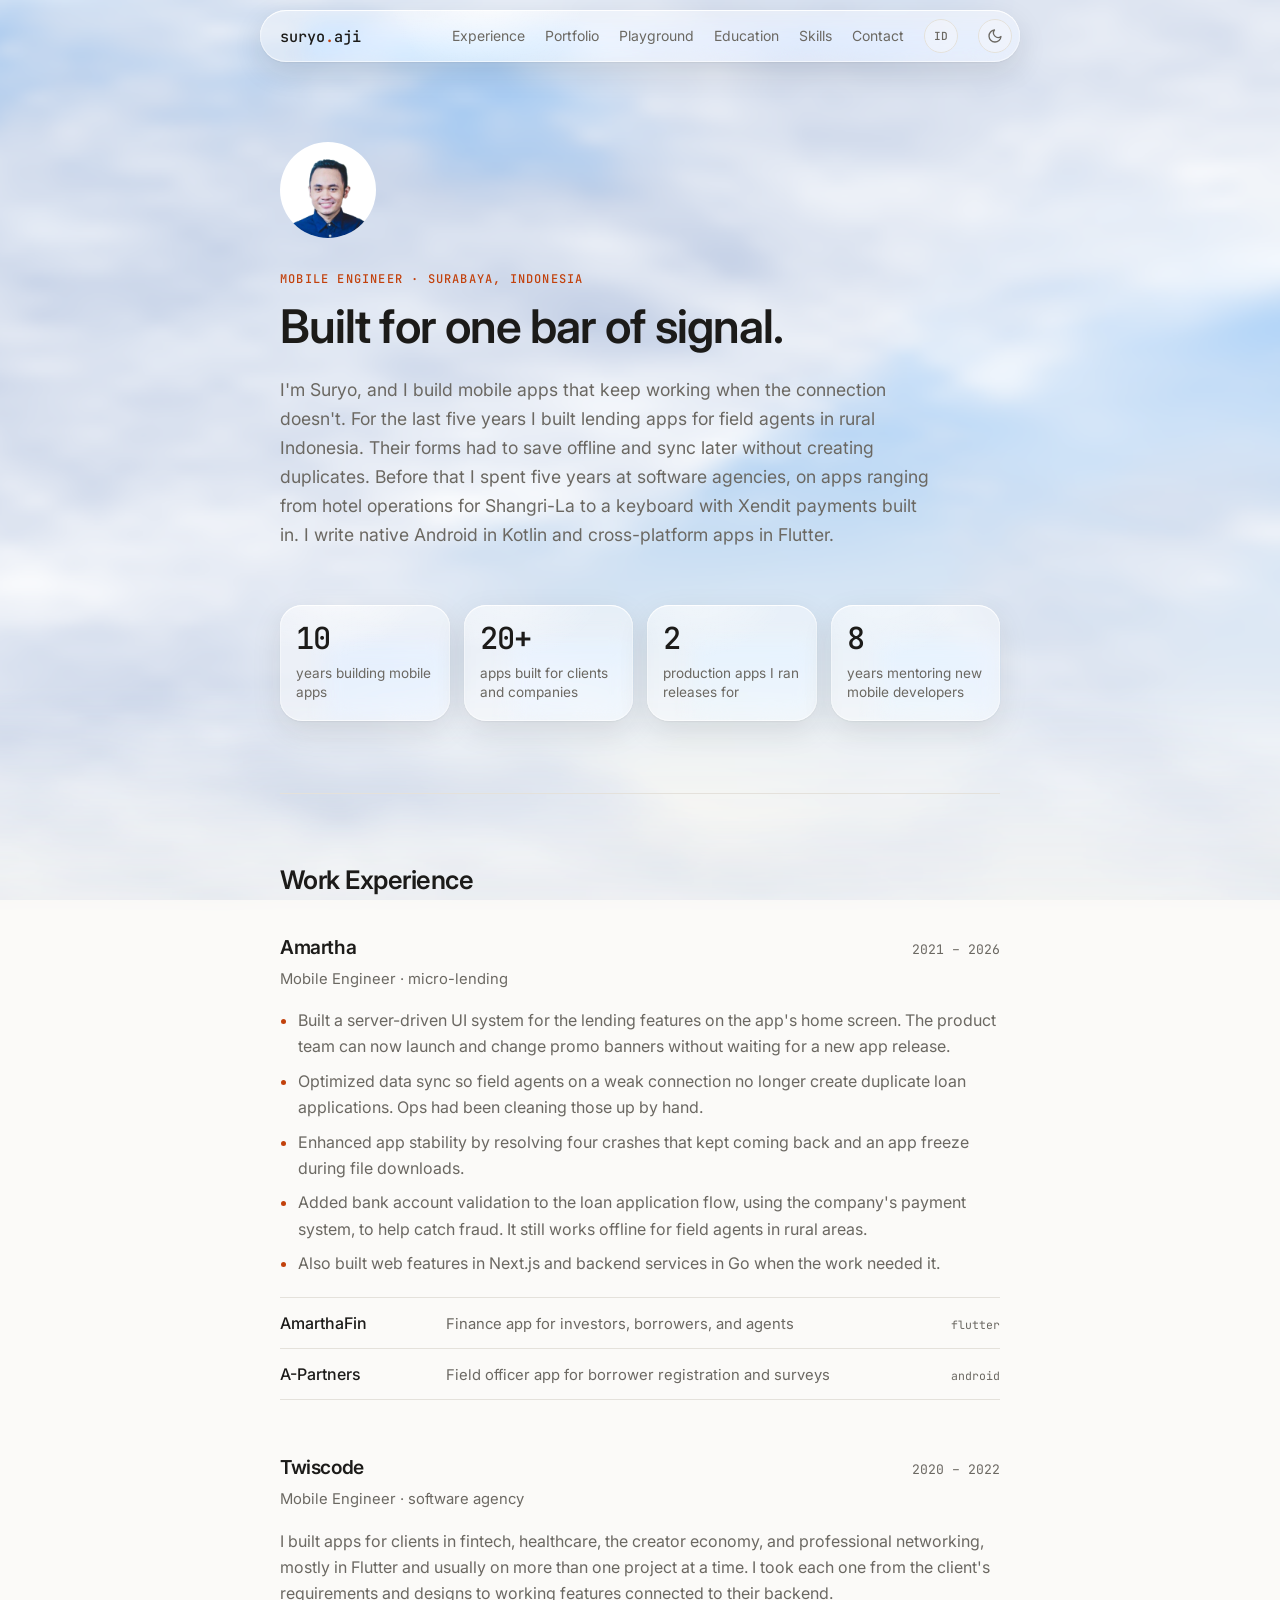
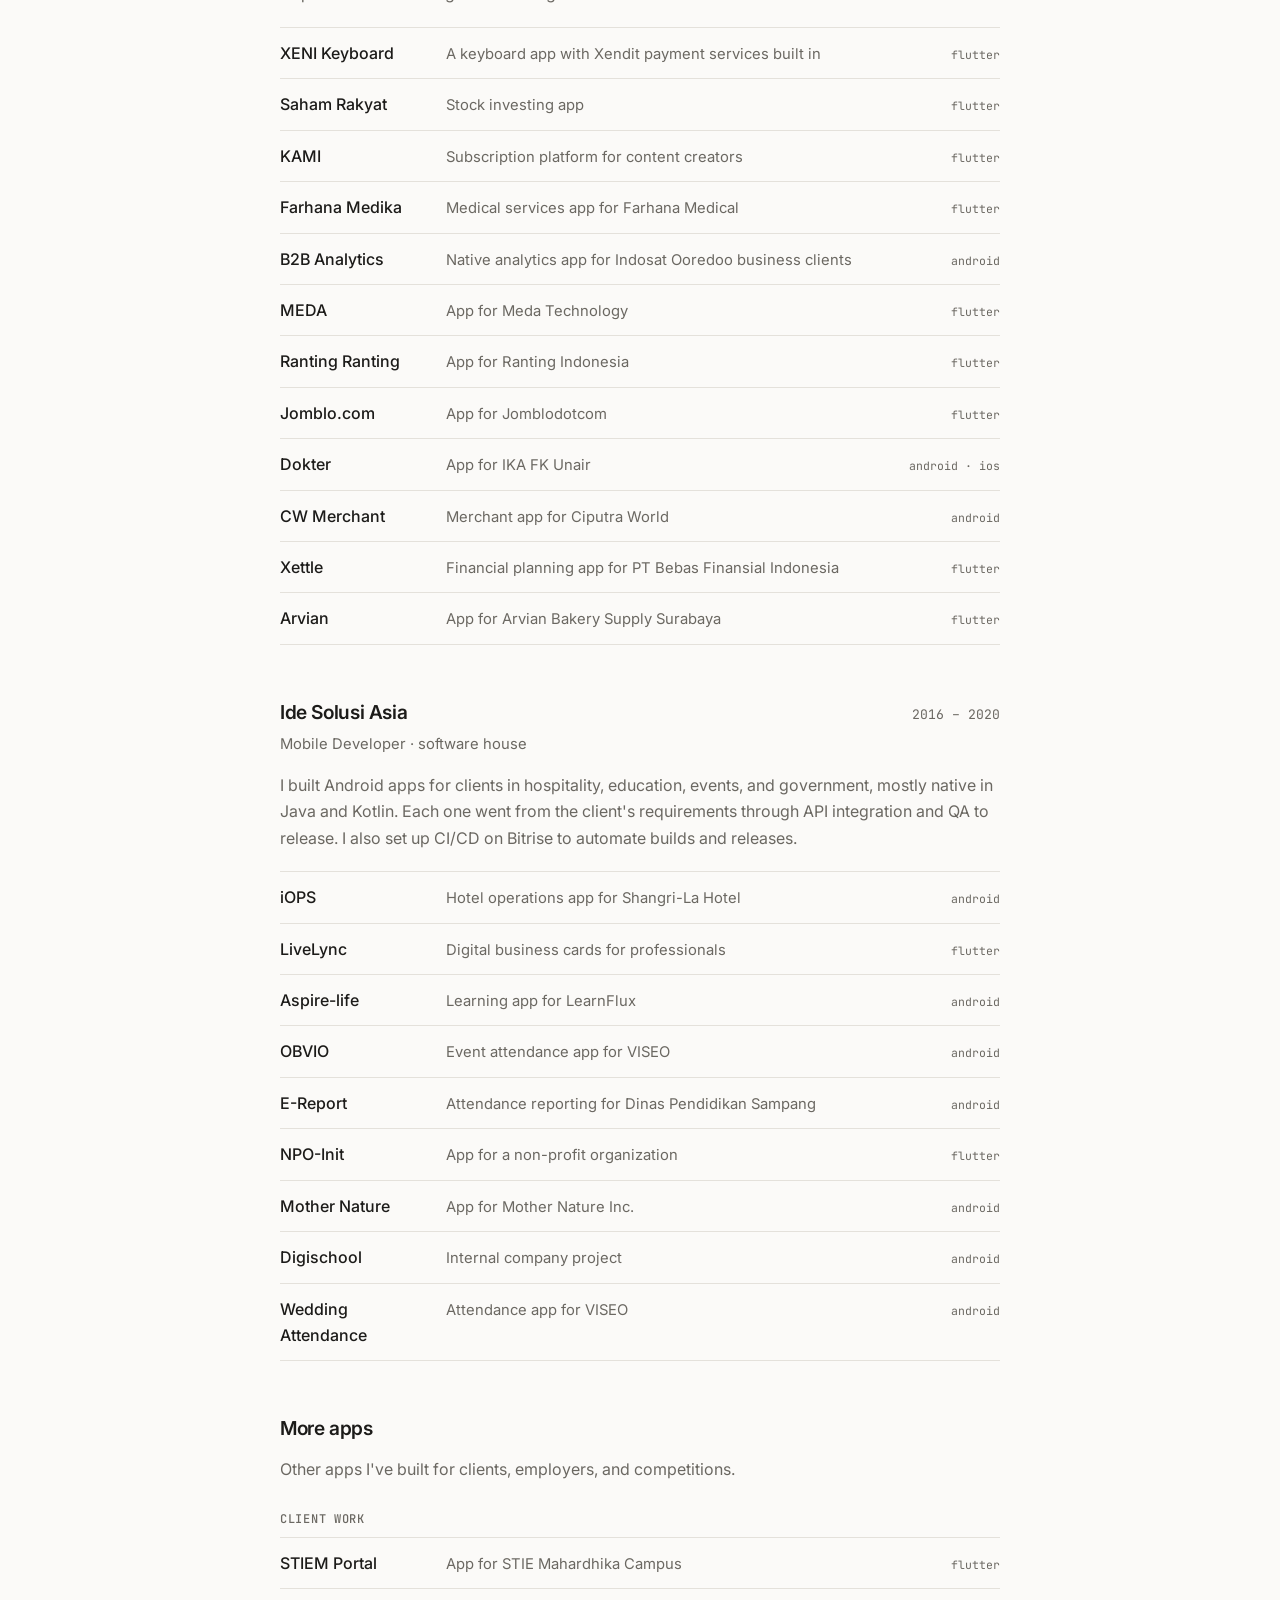
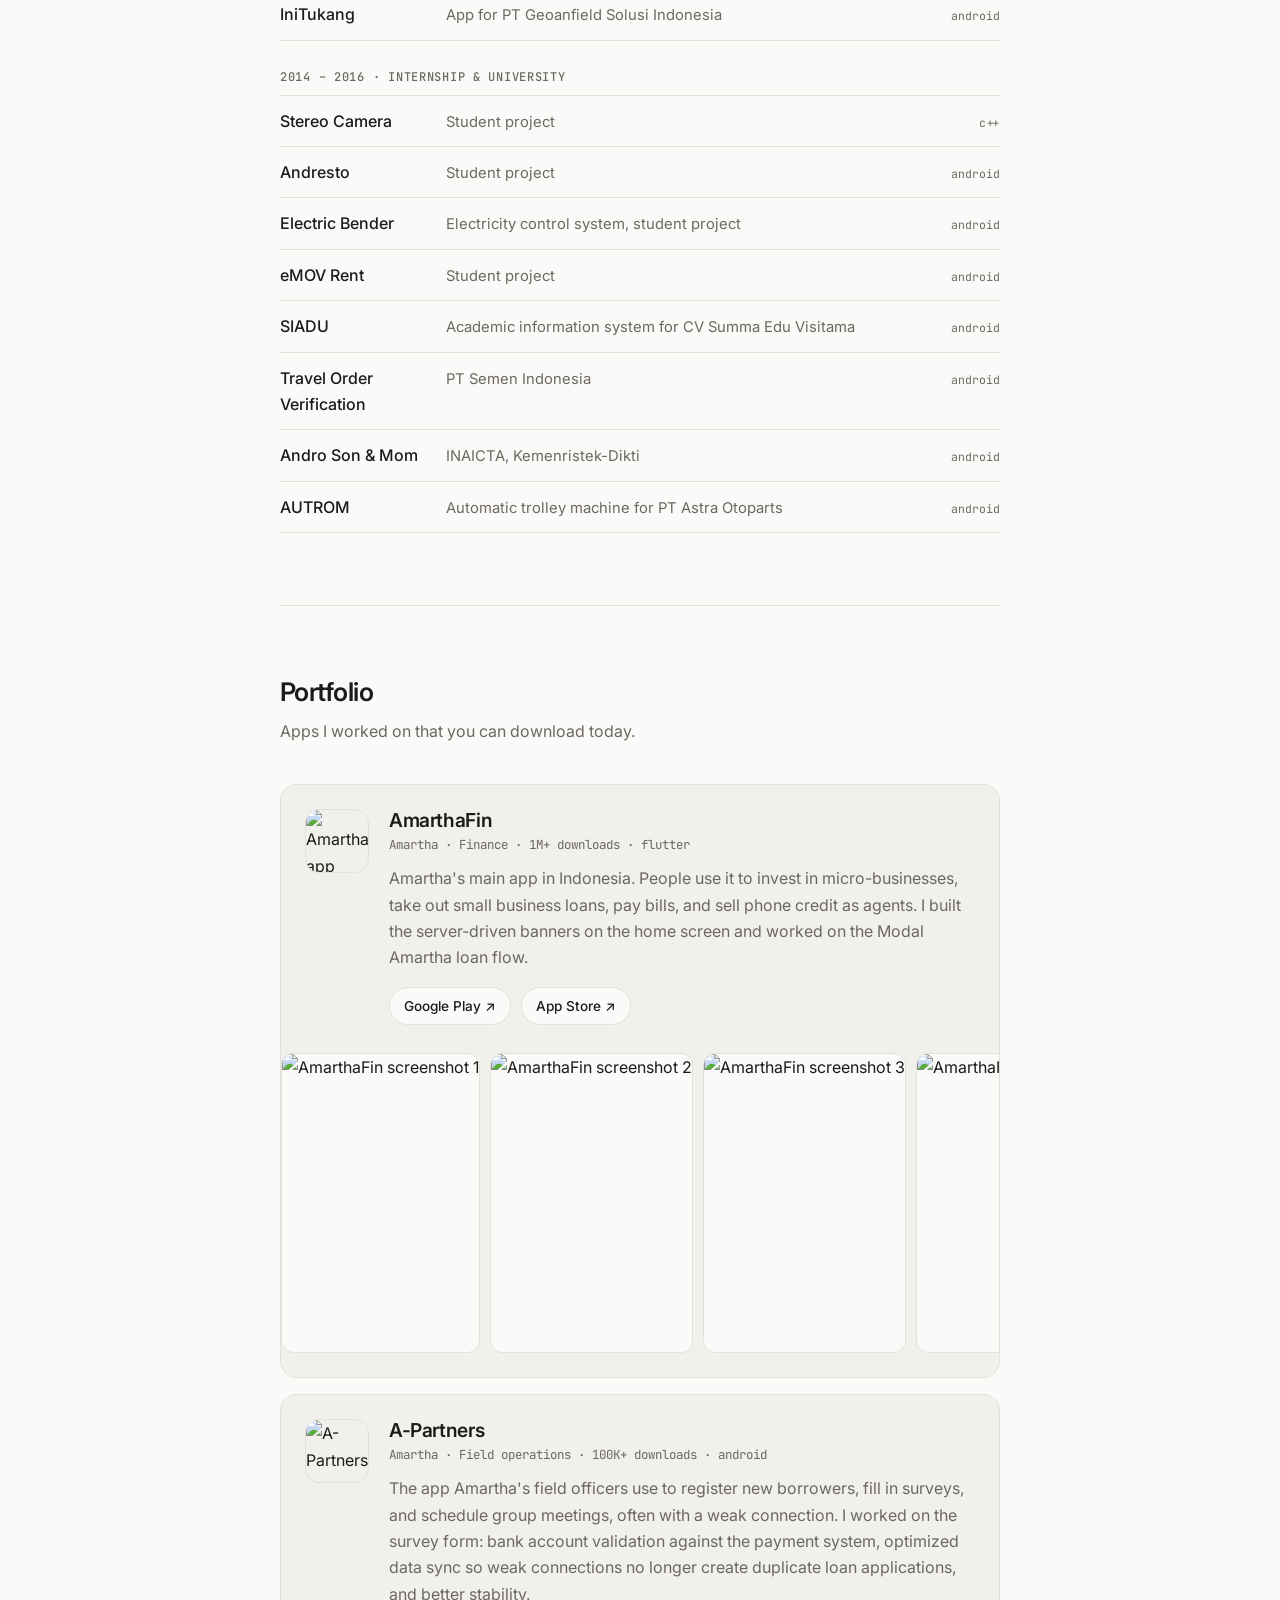
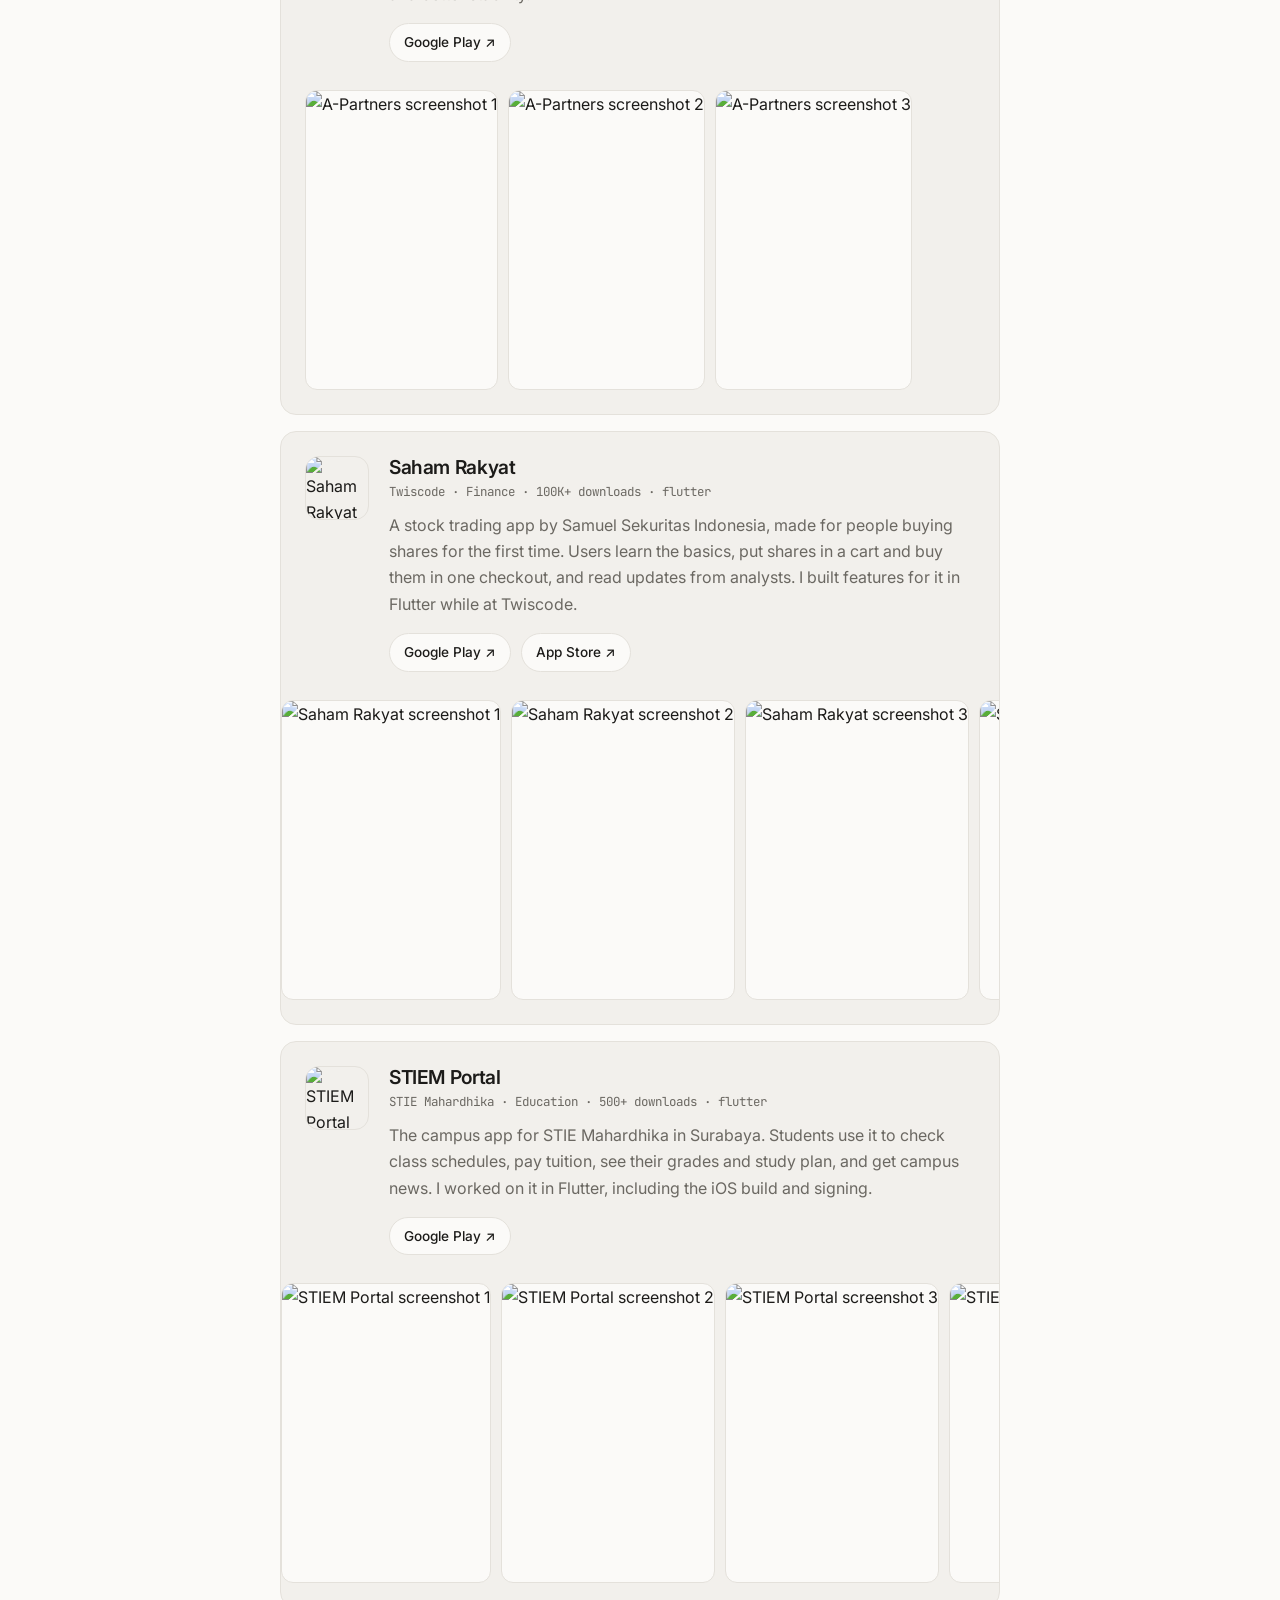
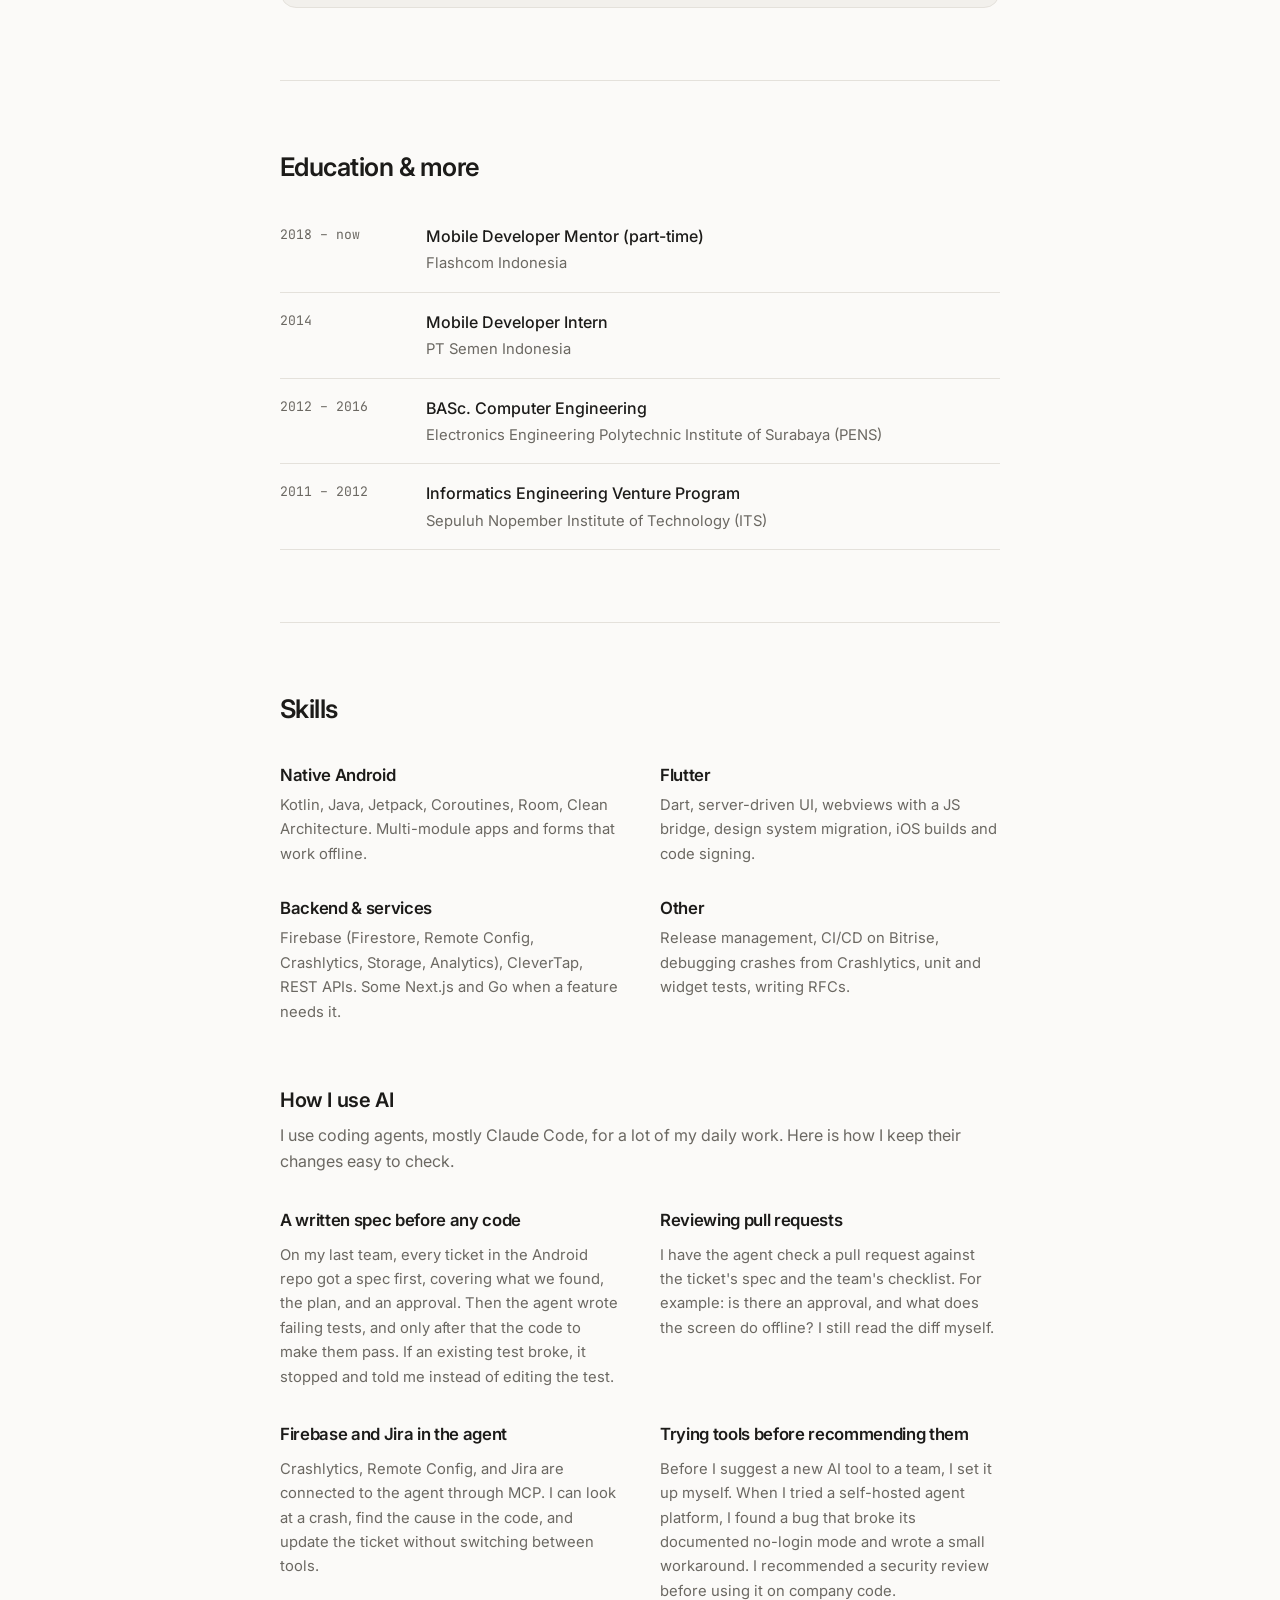
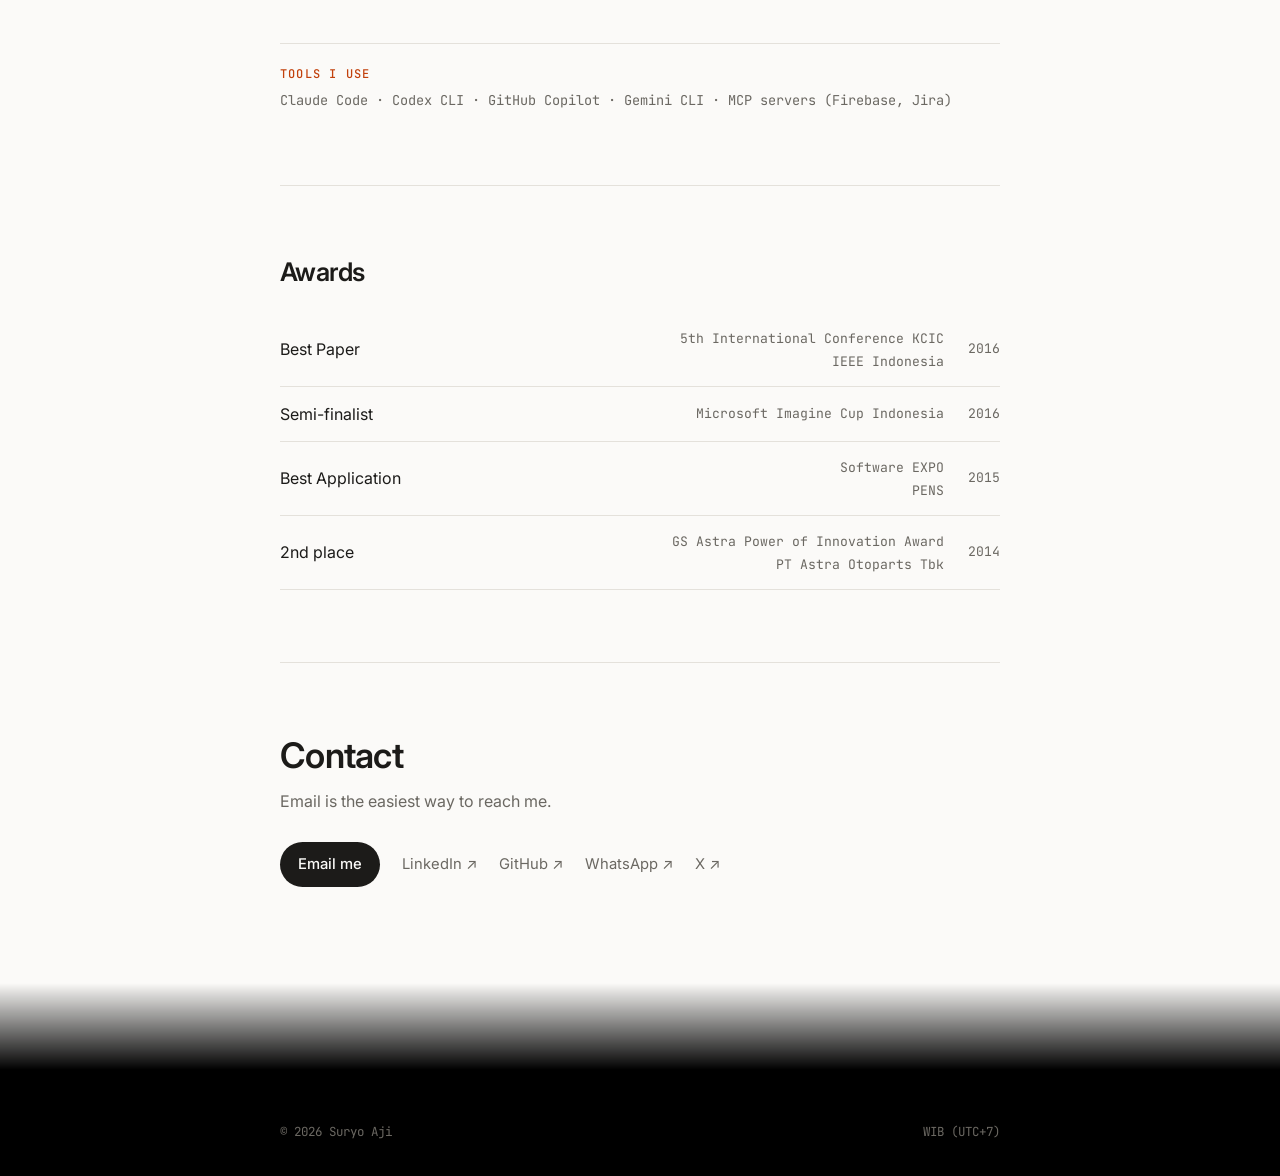
==== index.html @ 52a9c587 "Add animated nebula to dark theme and disable text selection cursor on wording" ====
<!DOCTYPE html>
<html lang="en">
    <head>
        <meta charset="utf-8" />
        <meta name="viewport" content="width=device-width, initial-scale=1" />
        <meta name="description" content="I'm Suryo Aji, a mobile engineer in Surabaya, Indonesia. I build mobile apps in Kotlin and Flutter." data-id="Saya Suryo Aji, mobile engineer di Surabaya, Indonesia. Saya membangun aplikasi mobile dengan Kotlin dan Flutter." />
        <meta name="author" content="Suryo Aji" />
        <meta name="color-scheme" content="light dark" />
        <title>Suryo Aji · Mobile Engineer</title>
        <link rel="icon" href="assets/img/favicon.ico" sizes="32x32" />
        <link rel="icon" type="image/svg+xml" href="assets/img/favicon.svg" />
        <link rel="apple-touch-icon" href="assets/img/apple-touch-icon.png" />
        <meta name="theme-color" content="#fbfaf8" media="(prefers-color-scheme: light)" />
        <meta name="theme-color" content="#121211" media="(prefers-color-scheme: dark)" />
        <link rel="preconnect" href="https://fonts.googleapis.com" />
        <link rel="preconnect" href="https://fonts.gstatic.com" crossorigin />
        <link href="https://fonts.googleapis.com/css2?family=Inter:wght@400;500;600&family=JetBrains+Mono:wght@400;500&display=swap" rel="stylesheet" />
        <link href="css/styles.css?v=31" rel="stylesheet" />
        <script>
            // Apply the theme before first paint so there is no flash
            (function () {
                var saved = null;
                try { saved = localStorage.getItem('theme'); } catch (e) {}
                var dark = saved ? saved === 'dark' : matchMedia('(prefers-color-scheme: dark)').matches;
                document.documentElement.dataset.theme = dark ? 'dark' : 'light';
            })();
        </script>
    </head>
    <body>
        <canvas class="sky sky-page" aria-hidden="true"></canvas>
        <canvas class="sky sky-hero" aria-hidden="true"></canvas>
        <svg width="0" height="0" style="position: absolute" aria-hidden="true">
            <filter id="liquid-glass" x="0" y="0" width="100%" height="100%" color-interpolation-filters="sRGB">
                <feTurbulence type="fractalNoise" baseFrequency="0.006 0.009" numOctaves="2" seed="4" result="noise" />
                <feGaussianBlur in="noise" stdDeviation="2" result="soft" />
                <feDisplacementMap in="SourceGraphic" in2="soft" scale="24" xChannelSelector="R" yChannelSelector="G" />
            </filter>
        </svg>
        <a class="skip" href="#main" data-i18n="t1">Skip to content</a>

        <header class="nav">
            <div class="wrap nav-inner glass">
                <a class="brand" href="#top">suryo<span class="accent">.</span>aji</a>
                <div class="nav-right">
                    <nav aria-label="Sections">
                        <a href="#work" data-i18n="t2">Experience</a>
                        <a href="#portfolio" data-i18n="t3">Portfolio</a>
                        <a href="playground.html">Playground</a>
                        <a href="#experience" data-i18n="t4">Education</a>
                        <a href="#capabilities" data-i18n="t5">Skills</a>
                        <a href="#contact" data-i18n="t6">Contact</a>
                    </nav>
                    <button class="lang-toggle" type="button" id="lang-toggle" aria-label="Ganti ke Bahasa Indonesia" lang="id">ID</button>
                    <button class="theme-toggle" type="button" id="theme-toggle" aria-label="Switch to dark mode">
                        <svg class="icon-moon" viewBox="0 0 24 24" fill="none" stroke="currentColor" stroke-width="2" stroke-linecap="round" stroke-linejoin="round" aria-hidden="true"><path d="M21 12.8A9 9 0 1 1 11.2 3a7 7 0 0 0 9.8 9.8z"/></svg>
                        <svg class="icon-sun" viewBox="0 0 24 24" fill="none" stroke="currentColor" stroke-width="2" stroke-linecap="round" aria-hidden="true"><circle cx="12" cy="12" r="4"/><path d="M12 2v2M12 20v2M4.9 4.9l1.4 1.4M17.7 17.7l1.4 1.4M2 12h2M20 12h2M4.9 19.1l1.4-1.4M17.7 6.3l1.4-1.4"/></svg>
                    </button>
                </div>
            </div>
        </header>

        <main id="main">
            <!-- Hero -->
            <section class="hero wrap" id="top">
                <img class="avatar avatar-light" src="assets/img/profile-light.png" alt="Suryo Aji" width="96" height="96" />
                <img class="avatar avatar-dark" src="assets/img/profile.jpg" alt="Suryo Aji" width="96" height="96" />
                <p class="eyebrow">Mobile engineer · Surabaya, Indonesia</p>
                <h1 data-i18n="t7">Built for one bar of signal.</h1>
                <p class="lede" data-i18n="t8">I'm Suryo, and I build mobile apps that keep working when the connection doesn't. For the last five years I built lending apps for field agents in rural Indonesia. Their forms had to save offline and sync later without creating duplicates. Before that I spent five years at software agencies, on apps ranging from hotel operations for Shangri-La to a keyboard with Xendit payments built in. I write native Android in Kotlin and cross-platform apps in Flutter.</p>

                <dl class="stats">
                    <div class="glass glass-press"><dt>10</dt><dd data-i18n="t9">years building mobile apps</dd></div>
                    <div class="glass glass-press"><dt>20+</dt><dd data-i18n="t10">apps built for clients and companies</dd></div>
                    <div class="glass glass-press"><dt>2</dt><dd data-i18n="t11">production apps I ran releases for</dd></div>
                    <div class="glass glass-press"><dt>8</dt><dd data-i18n="t12">years mentoring new mobile developers</dd></div>
                </dl>
            </section>

            <!-- Work -->
            <section class="section wrap" id="work">
                <header class="section-head">
                    <h2 data-i18n="t13">Work Experience</h2>
                </header>

                <article class="job">
                    <header class="job-head">
                        <h3>Amartha</h3>
                        <span class="when">2021 – 2026</span>
                    </header>
                    <p class="job-role" data-i18n="t14">Mobile Engineer · micro-lending</p>
                    <ul class="job-points">
                        <li data-i18n="t15">Built a server-driven UI system for the lending features on the app's home screen. The product team can now launch and change promo banners without waiting for a new app release.</li>
                        <li data-i18n="t16">Optimized data sync so field agents on a weak connection no longer create duplicate loan applications. Ops had been cleaning those up by hand.</li>
                        <li data-i18n="t17">Enhanced app stability by resolving four crashes that kept coming back and an app freeze during file downloads.</li>
                        <li data-i18n="t18">Added bank account validation to the loan application flow, using the company's payment system, to help catch fraud. It still works offline for field agents in rural areas.</li>
                        <li data-i18n="t19">Also built web features in Next.js and backend services in Go when the work needed it.</li>
                    </ul>
                    <ul class="projects">
                        <li><strong>AmarthaFin</strong><span data-i18n="t20">Finance app for investors, borrowers, and agents</span><span class="tags">flutter</span></li>
                        <li><strong>A-Partners</strong><span data-i18n="t21">Field officer app for borrower registration and surveys</span><span class="tags">android</span></li>
                    </ul>
                </article>

                <article class="job">
                    <header class="job-head">
                        <h3>Twiscode</h3>
                        <span class="when">2020 – 2022</span>
                    </header>
                    <p class="job-role">Mobile Engineer · software agency</p>
                    <p class="job-summary" data-i18n="t22">I built apps for clients in fintech, healthcare, the creator economy, and professional networking, mostly in Flutter and usually on more than one project at a time. I took each one from the client's requirements and designs to working features connected to their backend.</p>
                    <ul class="projects">
                        <li><strong>XENI Keyboard</strong><span data-i18n="t23">A keyboard app with Xendit payment services built in</span><span class="tags">flutter</span></li>
                        <li><strong>Saham Rakyat</strong><span data-i18n="t24">Stock investing app</span><span class="tags">flutter</span></li>
                        <li><strong>KAMI</strong><span data-i18n="t25">Subscription platform for content creators</span><span class="tags">flutter</span></li>
                        <li><strong>Farhana Medika</strong><span data-i18n="t26">Medical services app for Farhana Medical</span><span class="tags">flutter</span></li>
                        <li><strong>B2B Analytics</strong><span data-i18n="t27">Native analytics app for Indosat Ooredoo business clients</span><span class="tags">android</span></li>
                        <li><strong>MEDA</strong><span data-i18n="t28">App for Meda Technology</span><span class="tags">flutter</span></li>
                        <li><strong>Ranting Ranting</strong><span data-i18n="t29">App for Ranting Indonesia</span><span class="tags">flutter</span></li>
                        <li><strong>Jomblo.com</strong><span data-i18n="t30">App for Jomblodotcom</span><span class="tags">flutter</span></li>
                        <li><strong>Dokter</strong><span data-i18n="t31">App for IKA FK Unair</span><span class="tags">android · ios</span></li>
                        <li><strong>CW Merchant</strong><span data-i18n="t32">Merchant app for Ciputra World</span><span class="tags">android</span></li>
                        <li><strong>Xettle</strong><span data-i18n="t33">Financial planning app for PT Bebas Finansial Indonesia</span><span class="tags">flutter</span></li>
                        <li><strong>Arvian</strong><span data-i18n="t34">App for Arvian Bakery Supply Surabaya</span><span class="tags">flutter</span></li>
                    </ul>
                </article>

                <article class="job">
                    <header class="job-head">
                        <h3>Ide Solusi Asia</h3>
                        <span class="when">2016 – 2020</span>
                    </header>
                    <p class="job-role">Mobile Developer · software house</p>
                    <p class="job-summary" data-i18n="t35">I built Android apps for clients in hospitality, education, events, and government, mostly native in Java and Kotlin. Each one went from the client's requirements through API integration and QA to release. I also set up CI/CD on Bitrise to automate builds and releases.</p>
                    <ul class="projects">
                        <li><strong>iOPS</strong><span data-i18n="t36">Hotel operations app for Shangri-La Hotel</span><span class="tags">android</span></li>
                        <li><strong>LiveLync</strong><span data-i18n="t37">Digital business cards for professionals</span><span class="tags">flutter</span></li>
                        <li><strong>Aspire-life</strong><span data-i18n="t38">Learning app for LearnFlux</span><span class="tags">android</span></li>
                        <li><strong>OBVIO</strong><span data-i18n="t39">Event attendance app for VISEO</span><span class="tags">android</span></li>
                        <li><strong>E-Report</strong><span data-i18n="t40">Attendance reporting for Dinas Pendidikan Sampang</span><span class="tags">android</span></li>
                        <li><strong>NPO-Init</strong><span data-i18n="t41">App for a non-profit organization</span><span class="tags">flutter</span></li>
                        <li><strong>Mother Nature</strong><span data-i18n="t42">App for Mother Nature Inc.</span><span class="tags">android</span></li>
                        <li><strong>Digischool</strong><span data-i18n="t43">Internal company project</span><span class="tags">android</span></li>
                        <li><strong>Wedding Attendance</strong><span data-i18n="t44">Attendance app for VISEO</span><span class="tags">android</span></li>
                    </ul>
                </article>

                <article class="job">
                    <header class="job-head">
                        <h3 data-i18n="t45">More apps</h3>
                    </header>
                    <p class="job-summary" data-i18n="t46">Other apps I've built for clients, employers, and competitions.</p>

                    <p class="group-label" data-i18n="t47">Client work</p>
                    <ul class="projects">
                        <li><strong>STIEM Portal</strong><span data-i18n="t48">App for STIE Mahardhika Campus</span><span class="tags">flutter</span></li>
                        <li><strong>IniTukang</strong><span data-i18n="t49">App for PT Geoanfield Solusi Indonesia</span><span class="tags">android</span></li>
                    </ul>

                    <p class="group-label" data-i18n="t50">2014 – 2016 · internship &amp; university</p>
                    <ul class="projects">
                        <li><strong>Stereo Camera</strong><span data-i18n="t51">Student project</span><span class="tags">c++</span></li>
                        <li><strong>Andresto</strong><span data-i18n="t51">Student project</span><span class="tags">android</span></li>
                        <li><strong>Electric Bender</strong><span data-i18n="t52">Electricity control system, student project</span><span class="tags">android</span></li>
                        <li><strong>eMOV Rent</strong><span data-i18n="t51">Student project</span><span class="tags">android</span></li>
                        <li><strong>SIADU</strong><span data-i18n="t53">Academic information system for CV Summa Edu Visitama</span><span class="tags">android</span></li>
                        <li><strong data-i18n="t54">Travel Order Verification</strong><span>PT Semen Indonesia</span><span class="tags">android</span></li>
                        <li><strong>Andro Son &amp; Mom</strong><span>INAICTA, Kemenristek-Dikti</span><span class="tags">android</span></li>
                        <li><strong>AUTROM</strong><span data-i18n="t55">Automatic trolley machine for PT Astra Otoparts</span><span class="tags">android</span></li>
                    </ul>
                </article>
            </section>

            <!-- Portfolio -->
            <section class="section wrap" id="portfolio">
                <header class="section-head">
                    <h2 data-i18n="t3">Portfolio</h2>
                    <p class="muted" data-i18n="t56">Apps I worked on that you can download today.</p>
                </header>

                <div class="apps">
                    <article class="app-card">
                        <img class="app-icon" src="assets/img/apps/amarthafin-icon.jpg" alt="AmarthaFin app icon" width="64" height="64" loading="lazy" />
                        <div class="app-body">
                            <h3>AmarthaFin</h3>
                            <p class="app-meta" data-i18n="t57">Amartha · Finance · 1M+ downloads · flutter</p>
                            <p data-i18n="t58">Amartha's main app in Indonesia. People use it to invest in micro-businesses, take out small business loans, pay bills, and sell phone credit as agents. I built the server-driven banners on the home screen and worked on the Modal Amartha loan flow.</p>
                            <div class="store-links">
                                <a class="store" href="https://play.google.com/store/apps/details?id=com.amarthaplus.amarthabeyond">Google Play ↗</a>
                                <a class="store" href="https://apps.apple.com/id/app/amarthafin/id6446885044">App Store ↗</a>
                            </div>
                        </div>
                        <div class="shots" tabindex="0" aria-label="AmarthaFin screenshots">
                            <img src="assets/img/apps/amarthafin-1.jpg" alt="AmarthaFin screenshot 1" loading="lazy" />
                            <img src="assets/img/apps/amarthafin-2.jpg" alt="AmarthaFin screenshot 2" loading="lazy" />
                            <img src="assets/img/apps/amarthafin-3.jpg" alt="AmarthaFin screenshot 3" loading="lazy" />
                            <img src="assets/img/apps/amarthafin-4.jpg" alt="AmarthaFin screenshot 4" loading="lazy" />
                            <img src="assets/img/apps/amarthafin-5.jpg" alt="AmarthaFin screenshot 5" loading="lazy" />
                            <img src="assets/img/apps/amarthafin-6.jpg" alt="AmarthaFin screenshot 6" loading="lazy" />
                        </div>
                    </article>

                    <article class="app-card">
                        <img class="app-icon" src="assets/img/apps/a-partners-icon.webp" alt="A-Partners app icon" width="64" height="64" loading="lazy" />
                        <div class="app-body">
                            <h3>A-Partners</h3>
                            <p class="app-meta" data-i18n="t59">Amartha · Field operations · 100K+ downloads · android</p>
                            <p data-i18n="t60">The app Amartha's field officers use to register new borrowers, fill in surveys, and schedule group meetings, often with a weak connection. I worked on the survey form: bank account validation against the payment system, optimized data sync so weak connections no longer create duplicate loan applications, and better stability.</p>
                            <div class="store-links">
                                <a class="store" href="https://play.google.com/store/apps/details?id=com.amf.superapp.release">Google Play ↗</a>
                            </div>
                        </div>
                        <div class="shots" tabindex="0" aria-label="A-Partners screenshots">
                            <img src="assets/img/apps/a-partners-1.webp" alt="A-Partners screenshot 1" loading="lazy" />
                            <img src="assets/img/apps/a-partners-2.webp" alt="A-Partners screenshot 2" loading="lazy" />
                            <img src="assets/img/apps/a-partners-3.webp" alt="A-Partners screenshot 3" loading="lazy" />
                        </div>
                    </article>

                    <article class="app-card">
                        <img class="app-icon" src="assets/img/apps/saham-rakyat-icon.jpg" alt="Saham Rakyat app icon" width="64" height="64" loading="lazy" />
                        <div class="app-body">
                            <h3>Saham Rakyat</h3>
                            <p class="app-meta" data-i18n="t61">Twiscode · Finance · 100K+ downloads · flutter</p>
                            <p data-i18n="t62">A stock trading app by Samuel Sekuritas Indonesia, made for people buying shares for the first time. Users learn the basics, put shares in a cart and buy them in one checkout, and read updates from analysts. I built features for it in Flutter while at Twiscode.</p>
                            <div class="store-links">
                                <a class="store" href="https://play.google.com/store/apps/details?id=com.twiscode.sahamrakyat">Google Play ↗</a>
                                <a class="store" href="https://apps.apple.com/id/app/saham-rakyat/id1544393720">App Store ↗</a>
                            </div>
                        </div>
                        <div class="shots" tabindex="0" aria-label="Saham Rakyat screenshots">
                            <img src="assets/img/apps/saham-rakyat-1.jpg" alt="Saham Rakyat screenshot 1" loading="lazy" />
                            <img src="assets/img/apps/saham-rakyat-2.jpg" alt="Saham Rakyat screenshot 2" loading="lazy" />
                            <img src="assets/img/apps/saham-rakyat-3.jpg" alt="Saham Rakyat screenshot 3" loading="lazy" />
                            <img src="assets/img/apps/saham-rakyat-4.jpg" alt="Saham Rakyat screenshot 4" loading="lazy" />
                            <img src="assets/img/apps/saham-rakyat-5.jpg" alt="Saham Rakyat screenshot 5" loading="lazy" />
                            <img src="assets/img/apps/saham-rakyat-6.jpg" alt="Saham Rakyat screenshot 6" loading="lazy" />
                            <img src="assets/img/apps/saham-rakyat-7.jpg" alt="Saham Rakyat screenshot 7" loading="lazy" />
                        </div>
                    </article>

                    <article class="app-card">
                        <img class="app-icon" src="assets/img/apps/stiem-portal-icon.webp" alt="STIEM Portal app icon" width="64" height="64" loading="lazy" />
                        <div class="app-body">
                            <h3>STIEM Portal</h3>
                            <p class="app-meta" data-i18n="t63">STIE Mahardhika · Education · 500+ downloads · flutter</p>
                            <p data-i18n="t64">The campus app for STIE Mahardhika in Surabaya. Students use it to check class schedules, pay tuition, see their grades and study plan, and get campus news. I worked on it in Flutter, including the iOS build and signing.</p>
                            <div class="store-links">
                                <a class="store" href="https://play.google.com/store/apps/details?id=com.stiem.portal">Google Play ↗</a>
                            </div>
                        </div>
                        <div class="shots" tabindex="0" aria-label="STIEM Portal screenshots">
                            <img src="assets/img/apps/stiem-portal-1.png" alt="STIEM Portal screenshot 1" loading="lazy" />
                            <img src="assets/img/apps/stiem-portal-2.webp" alt="STIEM Portal screenshot 2" loading="lazy" />
                            <img src="assets/img/apps/stiem-portal-3.png" alt="STIEM Portal screenshot 3" loading="lazy" />
                            <img src="assets/img/apps/stiem-portal-4.png" alt="STIEM Portal screenshot 4" loading="lazy" />
                            <img src="assets/img/apps/stiem-portal-5.png" alt="STIEM Portal screenshot 5" loading="lazy" />
                        </div>
                    </article>
                </div>
            </section>

            <!-- Background -->
            <section class="section wrap" id="experience">
                <header class="section-head">
                    <h2 data-i18n="t65">Education &amp; more</h2>
                </header>

                <ol class="timeline">
                    <li>
                        <span class="when" data-i18n="t66">2018 – now</span>
                        <div><strong data-i18n="t67">Mobile Developer Mentor (part-time)</strong><span class="where">Flashcom Indonesia</span></div>
                    </li>
                    <li>
                        <span class="when">2014</span>
                        <div><strong data-i18n="t68">Mobile Developer Intern</strong><span class="where">PT Semen Indonesia</span></div>
                    </li>
                    <li>
                        <span class="when">2012 – 2016</span>
                        <div><strong data-i18n="t69">BASc. Computer Engineering</strong><span class="where" data-i18n="t70">Electronics Engineering Polytechnic Institute of Surabaya (PENS)</span></div>
                    </li>
                    <li>
                        <span class="when">2011 – 2012</span>
                        <div><strong data-i18n="t71">Informatics Engineering Venture Program</strong><span class="where" data-i18n="t72">Sepuluh Nopember Institute of Technology (ITS)</span></div>
                    </li>
                </ol>
            </section>

            <!-- Capabilities -->
            <section class="section wrap" id="capabilities">
                <header class="section-head">
                    <h2 data-i18n="t5">Skills</h2>
                </header>

                <div class="caps">
                    <div>
                        <h3 data-i18n="t73">Native Android</h3>
                        <p data-i18n="t74">Kotlin, Java, Jetpack, Coroutines, Room, Clean Architecture. Multi-module apps and forms that work offline.</p>
                    </div>
                    <div>
                        <h3>Flutter</h3>
                        <p data-i18n="t75">Dart, server-driven UI, webviews with a JS bridge, design system migration, iOS builds and code signing.</p>
                    </div>
                    <div>
                        <h3 data-i18n="t76">Backend &amp; services</h3>
                        <p data-i18n="t77">Firebase (Firestore, Remote Config, Crashlytics, Storage, Analytics), CleverTap, REST APIs. Some Next.js and Go when a feature needs it.</p>
                    </div>
                    <div>
                        <h3 data-i18n="t78">Other</h3>
                        <p data-i18n="t79">Release management, CI/CD on Bitrise, debugging crashes from Crashlytics, unit and widget tests, writing RFCs.</p>
                    </div>
                </div>

                <div class="skills-ai" id="ai">
                    <h3 data-i18n="t80">How I use AI</h3>
                    <p class="muted" data-i18n="t81">I use coding agents, mostly Claude Code, for a lot of my daily work. Here is how I keep their changes easy to check.</p>

                <div class="caps">
                    <div>
                        <h4 data-i18n="t82">A written spec before any code</h4>
                        <p data-i18n="t83">On my last team, every ticket in the Android repo got a spec first, covering what we found, the plan, and an approval. Then the agent wrote failing tests, and only after that the code to make them pass. If an existing test broke, it stopped and told me instead of editing the test.</p>
                    </div>
                    <div>
                        <h4 data-i18n="t84">Reviewing pull requests</h4>
                        <p data-i18n="t85">I have the agent check a pull request against the ticket's spec and the team's checklist. For example: is there an approval, and what does the screen do offline? I still read the diff myself.</p>
                    </div>
                    <div>
                        <h4 data-i18n="t86">Firebase and Jira in the agent</h4>
                        <p data-i18n="t87">Crashlytics, Remote Config, and Jira are connected to the agent through MCP. I can look at a crash, find the cause in the code, and update the ticket without switching between tools.</p>
                    </div>
                    <div>
                        <h4 data-i18n="t88">Trying tools before recommending them</h4>
                        <p data-i18n="t89">Before I suggest a new AI tool to a team, I set it up myself. When I tried a self-hosted agent platform, I found a bug that broke its documented no-login mode and wrote a small workaround. I recommended a security review before using it on company code.</p>
                    </div>
                </div>

                <p class="toolbelt"><span class="eyebrow" data-i18n="t90">Tools I use</span>Claude Code · Codex CLI · GitHub Copilot · Gemini CLI · MCP servers (Firebase, Jira)</p>
                </div>
            </section>

            <!-- Recognition -->
            <section class="section wrap" id="recognition">
                <header class="section-head">
                    <h2 data-i18n="t91">Awards</h2>
                </header>
                <ul class="awards">
                    <li><span>Best Paper</span><span class="muted">5th International Conference KCIC<span class="org">IEEE Indonesia</span></span><span class="year">2016</span></li>
                    <li><span data-i18n="t92">Semi-finalist</span><span class="muted">Microsoft Imagine Cup Indonesia</span><span class="year">2016</span></li>
                    <li><span>Best Application</span><span class="muted">Software EXPO<span class="org">PENS</span></span><span class="year">2015</span></li>
                    <li><span data-i18n="t93">2nd place</span><span class="muted">GS Astra Power of Innovation Award<span class="org">PT Astra Otoparts Tbk</span></span><span class="year">2014</span></li>
                </ul>
            </section>

            <!-- Contact -->
            <section class="section wrap contact" id="contact">
                <h2 data-i18n="t6">Contact</h2>
                <p class="muted" data-i18n="t94">Email is the easiest way to reach me.</p>
                <div class="actions">
                    <a class="btn" href="mailto:suryojiwa@gmail.com" data-i18n="t95">Email me</a>
                    <a class="link" href="https://linkedin.com/in/suryoajiw">LinkedIn ↗</a>
                    <a class="link" href="https://github.com/suryoaji">GitHub ↗</a>
                    <a class="link" href="https://wa.me/62817212108">WhatsApp ↗</a>
                    <a class="link" href="https://x.com/suryoajiw">X ↗</a>
                </div>
            </section>
        </main>

        <footer class="footer">
            <canvas class="sky sky-footer" aria-hidden="true"></canvas>
            <div class="wrap footer-inner">
                <span>© <span id="year">2026</span> Suryo Aji</span>
                <span>WIB (UTC+7)</span>
            </div>
        </footer>

        <script src="js/i18n.js?v=2"></script>
        <script src="js/scripts.js?v=6"></script>
        <script src="js/sky.js?v=6"></script>
    </body>
</html>
---- css/styles.css ----
:root {
    --bg: #fbfaf8;
    --surface: #f2f0ec;
    --text: #1c1b19;
    --muted: #6b6862;
    --line: #e4e1db;
    --accent: #c2410c;
    --sans: "Inter", system-ui, -apple-system, sans-serif;
    --mono: "JetBrains Mono", ui-monospace, monospace;
    --max: 760px;
    --glass-tint: rgba(255, 255, 255, 0.42);
    --glass-edge: rgba(255, 255, 255, 0.85);
    --glass-rim: rgba(255, 255, 255, 0.35);
    --glass-shadow: 0 10px 30px rgba(28, 27, 25, 0.10), 0 1px 2px rgba(28, 27, 25, 0.06);
    --glass-sheen: rgba(255, 255, 255, 0.7);
    color-scheme: light;
}

/* Dark tokens: follow the system unless the visitor picked light */
@media (prefers-color-scheme: dark) {
    :root:not([data-theme="light"]) {
        --bg: #121211;
        --surface: #1c1c1a;
        --text: #ecebe8;
        --muted: #9a978f;
        --line: #2a2a27;
        --accent: #fb923c;
        --glass-tint: rgba(30, 30, 28, 0.45);
        --glass-edge: rgba(255, 255, 255, 0.22);
        --glass-rim: rgba(255, 255, 255, 0.10);
        --glass-shadow: 0 10px 30px rgba(0, 0, 0, 0.35), 0 1px 2px rgba(0, 0, 0, 0.3);
        --glass-sheen: rgba(255, 255, 255, 0.16);
        color-scheme: dark;
    }
}

:root[data-theme="dark"] {
    --bg: #121211;
    --surface: #1c1c1a;
    --text: #ecebe8;
    --muted: #9a978f;
    --line: #2a2a27;
    --accent: #fb923c;
    --glass-tint: rgba(30, 30, 28, 0.45);
    --glass-edge: rgba(255, 255, 255, 0.22);
    --glass-rim: rgba(255, 255, 255, 0.10);
    --glass-shadow: 0 10px 30px rgba(0, 0, 0, 0.35), 0 1px 2px rgba(0, 0, 0, 0.3);
    --glass-sheen: rgba(255, 255, 255, 0.16);
    color-scheme: dark;
}

*, *::before, *::after { box-sizing: border-box; }

html { scroll-behavior: smooth; scroll-padding-top: 80px; }

@media (prefers-reduced-motion: reduce) {
    html { scroll-behavior: auto; }
}

body {
    margin: 0;
    background: var(--bg);
    color: var(--text);
    font: 16px/1.65 var(--sans);
    -webkit-font-smoothing: antialiased;
    -webkit-user-select: none;
    user-select: none;
    cursor: default;
}

a, button, [role="button"], select, summary, .btn, .link {
    cursor: pointer;
}
a *, button *, [role="button"] * {
    cursor: pointer;
}

input, textarea, [contenteditable="true"] {
    -webkit-user-select: text;
    user-select: text;
    cursor: text;
}

a { color: inherit; }
a:focus-visible { outline: 2px solid var(--accent); outline-offset: 3px; border-radius: 2px; }

h1, h2, h3 { margin: 0; font-weight: 600; letter-spacing: -0.02em; line-height: 1.2; }
h1 { font-size: clamp(2rem, 5vw, 2.9rem); }
h2 { font-size: 1.6rem; }
h3 { font-size: 1.05rem; }
p { margin: 0; }

.wrap { max-width: var(--max); margin: 0 auto; padding: 0 20px; }
.muted { color: var(--muted); }
.accent { color: var(--accent); }

.eyebrow {
    font: 500 0.75rem/1 var(--mono);
    text-transform: uppercase;
    letter-spacing: 0.1em;
    color: var(--accent);
    margin-bottom: 14px;
}

.skip { position: absolute; left: -999px; }
.skip:focus { left: 16px; top: 16px; z-index: 10; background: var(--text); color: var(--bg); padding: 8px 12px; }

/* Nav */
.nav {
    position: sticky;
    top: 0;
    z-index: 5;
    padding-top: 10px;
}
.nav-inner { display: flex; align-items: center; justify-content: space-between; gap: 16px; height: 52px; border-radius: 999px; padding: 0 8px 0 20px; }
.brand { font: 500 0.95rem var(--mono); text-decoration: none; }
.nav nav { display: flex; gap: 20px; }
.nav nav a { font-size: 0.875rem; color: var(--muted); text-decoration: none; white-space: nowrap; }
.nav nav a:hover { color: var(--text); }
.nav-right { display: flex; align-items: center; gap: 20px; }

/* Theme toggle */
.theme-toggle {
    display: grid;
    place-items: center;
    width: 34px;
    height: 34px;
    padding: 0;
    border: 1px solid var(--line);
    border-radius: 50%;
    background: transparent;
    color: var(--muted);
    cursor: pointer;
}
.theme-toggle:hover { color: var(--text); border-color: var(--muted); }
.lang-toggle {
    width: 34px;
    height: 34px;
    padding: 0;
    border: 1px solid var(--line);
    border-radius: 50%;
    background: transparent;
    color: var(--muted);
    font: 500 0.7rem var(--mono);
    letter-spacing: 0.04em;
    cursor: pointer;
}
.lang-toggle:hover { color: var(--text); border-color: var(--muted); }
.lang-toggle:focus-visible { outline: 2px solid var(--accent); outline-offset: 2px; }
.theme-toggle:focus-visible { outline: 2px solid var(--accent); outline-offset: 2px; }
.theme-toggle svg { width: 16px; height: 16px; }
.theme-toggle .icon-sun { display: none; }
:root[data-theme="dark"] .theme-toggle .icon-sun { display: block; }
:root[data-theme="dark"] .theme-toggle .icon-moon { display: none; }

/* Sky background: clouds by day, space by night (js/sky.js) */
.sky {
    position: absolute;
    top: 0;
    left: 0;
    z-index: -1;
    width: 100%;
    height: 100vh;
    pointer-events: none;
    -webkit-mask-image: linear-gradient(to bottom, #000 75%, transparent);
    mask-image: linear-gradient(to bottom, #000 75%, transparent);
}

/* Liquid glass */
.glass {
    position: relative;
    isolation: isolate;
    background: var(--glass-tint);
    -webkit-backdrop-filter: blur(16px) saturate(180%);
    backdrop-filter: blur(16px) saturate(180%);
    box-shadow:
        inset 0 1px 0 var(--glass-edge),
        inset 0 -1px 0 var(--glass-rim),
        inset 0 0 0 1px var(--glass-rim),
        var(--glass-shadow);
}
/* Chromium: bend the backdrop like a lens (filter defined in index.html) */
.refract .glass {
    -webkit-backdrop-filter: url(#liquid-glass) blur(10px) saturate(180%);
    backdrop-filter: url(#liquid-glass) blur(10px) saturate(180%);
}
/* Specular highlight that follows the pointer */
.glass::before {
    content: "";
    position: absolute;
    inset: 0;
    z-index: -1;
    border-radius: inherit;
    pointer-events: none;
    background: radial-gradient(140px circle at var(--gx, 30%) var(--gy, -40%), var(--glass-sheen), transparent 70%);
}
/* Springy press, like iOS controls */
.glass-press {
    transition: transform 0.5s cubic-bezier(0.34, 1.56, 0.64, 1);
}
.glass-press:hover { transform: translateY(-2px) scale(1.015); }
.glass-press:active { transform: scale(0.96); transition-duration: 0.15s; }
.theme-toggle,
.lang-toggle { background: color-mix(in srgb, var(--bg) 35%, transparent); transition: transform 0.45s cubic-bezier(0.34, 1.56, 0.64, 1); }
.theme-toggle:active,
.lang-toggle:active { transform: scale(0.88); transition-duration: 0.12s; }

@media (prefers-reduced-motion: reduce) {
    .glass-press,
    .glass-press:hover,
    .glass-press:active,
    .theme-toggle:active,
    .lang-toggle:active { transform: none; transition: none; }
}

/* Hero */
.hero { padding-top: 80px; padding-bottom: 72px; }
.avatar {
    width: 96px;
    height: 96px;
    border-radius: 50%;
    object-fit: cover;
    margin-bottom: 28px;
}
/* Colour photo by day, the black-and-white one by night */
.avatar-light { background: #fff; }
.avatar-dark { display: none; filter: grayscale(1) contrast(1.05); }
:root[data-theme="dark"] .avatar-light { display: none; }
:root[data-theme="dark"] .avatar-dark { display: block; }
.hero h1 { max-width: 20ch; }
.lede { margin-top: 20px; font-size: 1.1rem; color: var(--muted); max-width: 60ch; }

.stats {
    display: grid;
    grid-template-columns: repeat(4, 1fr);
    gap: 14px;
    margin: 56px 0 0;
}
.stats > div { padding: 18px 16px; border-radius: 22px; }
.stats dt { font: 500 1.9rem/1 var(--mono); letter-spacing: -0.03em; }
.stats dd { margin: 10px 0 0; font-size: 0.85rem; color: var(--muted); line-height: 1.45; }

/* Sections */
.section { padding-top: 72px; padding-bottom: 72px; }

/* Rule aligned to the content column, not the padded box */
.section {
    background: linear-gradient(var(--line), var(--line)) 20px 0 / calc(100% - 40px) 1px no-repeat;
}
.section-head { margin-bottom: 40px; }
.section-head .muted { margin-top: 10px; }

/* Portfolio */
.apps { display: grid; gap: 16px; }
.app-card {
    display: grid;
    grid-template-columns: 64px 1fr;
    gap: 20px;
    padding: 24px;
    border: 1px solid var(--line);
    border-radius: 16px;
    background: var(--surface);
}
.app-icon { width: 64px; height: 64px; border-radius: 14px; border: 1px solid var(--line); }
.app-body h3 { font-size: 1.2rem; }
.app-meta { margin-top: 4px; font: 0.78rem var(--mono); color: var(--muted); }
.app-body > p:not(.app-meta) { margin-top: 12px; color: var(--muted); }
.store-links { display: flex; flex-wrap: wrap; gap: 10px; margin-top: 16px; }
.store {
    font-size: 0.85rem;
    font-weight: 500;
    text-decoration: none;
    padding: 7px 14px;
    border: 1px solid var(--line);
    border-radius: 999px;
    background: var(--bg);
}
.store:hover { border-color: var(--text); }
.shots {
    grid-column: 1 / -1;
    display: flex;
    gap: 10px;
    margin: 4px -24px -24px;
    padding: 4px 24px 24px;
    overflow-x: auto;
    scroll-snap-type: x mandatory;
    scrollbar-width: thin;
}
.shots img {
    flex: none;
    height: 300px;
    width: auto;
    border-radius: 12px;
    border: 1px solid var(--line);
    background: var(--bg);
    scroll-snap-align: start;
}

/* Work, grouped by company */
.job + .job { margin-top: 56px; }
.job-head { display: flex; justify-content: space-between; align-items: baseline; gap: 16px; }
.job-head h3 { font-size: 1.2rem; }
.job-role { margin-top: 4px; color: var(--muted); font-size: 0.925rem; }
.job-summary { margin-top: 16px; color: var(--muted); }

.job-points { margin: 16px 0 0; padding-left: 18px; color: var(--muted); }
.job-points li + li { margin-top: 8px; }
.job-points li::marker { color: var(--accent); }

.projects { list-style: none; margin: 20px 0 0; padding: 0; border-top: 1px solid var(--line); }
.projects li {
    display: grid;
    grid-template-columns: 150px 1fr auto;
    gap: 16px;
    align-items: baseline;
    padding: 12px 0;
    border-bottom: 1px solid var(--line);
}
.projects strong { font-weight: 500; }
.projects span { color: var(--muted); font-size: 0.925rem; }
.projects .tags { font: 0.72rem var(--mono); white-space: nowrap; }
.group-label {
    margin-top: 28px;
    font: 500 0.75rem var(--mono);
    letter-spacing: 0.06em;
    text-transform: uppercase;
    color: var(--muted);
}
.group-label + .projects { margin-top: 10px; }

.num { font: 500 0.85rem/1.8 var(--mono); color: var(--muted); }
.nav nav a[aria-current="page"] { color: var(--text); }

/* Timeline */
.timeline { list-style: none; margin: 0; padding: 0; }
.timeline li {
    display: grid;
    grid-template-columns: 130px 1fr;
    gap: 16px;
    padding: 16px 0;
    border-bottom: 1px solid var(--line);
}
.timeline li:first-child { padding-top: 0; }
.when { font: 0.82rem/1.9 var(--mono); color: var(--muted); }
.timeline strong { font-weight: 500; display: block; }
.where { color: var(--muted); font-size: 0.925rem; }

/* Capabilities */
.caps { display: grid; grid-template-columns: repeat(2, 1fr); gap: 32px 40px; }
.caps h3, .caps h4 { margin: 0 0 8px; font-size: 1.05rem; font-weight: 600; letter-spacing: -0.02em; }
.caps p { color: var(--muted); font-size: 0.925rem; }

/* AI workflow, a subsection of Skills */
.skills-ai { margin-top: 64px; scroll-margin-top: 80px; }
.skills-ai > h3 { font-size: 1.25rem; }
.skills-ai > .muted { margin: 10px 0 32px; }
.toolbelt {
    margin-top: 40px;
    padding-top: 24px;
    border-top: 1px solid var(--line);
    font: 0.85rem/1.8 var(--mono);
    color: var(--muted);
}
.toolbelt .eyebrow { display: block; margin-bottom: 8px; }

/* Awards */
.awards { list-style: none; margin: 0; padding: 0; }
.awards li {
    display: grid;
    grid-template-columns: 1fr auto auto;
    gap: 24px;
    align-items: center;
    padding: 14px 0;
    border-bottom: 1px solid var(--line);
}
.awards .year { font: 0.82rem/1.9 var(--mono); color: var(--muted); }
.awards li:first-child { padding-top: 0; }
.awards .muted { font: 0.82rem/1.9 var(--mono); text-align: right; }
.awards .org { display: block; line-height: 1.5; }

/* Contact */
.contact h2 { font-size: clamp(1.6rem, 4vw, 2.2rem); max-width: 22ch; }
.contact > .muted { margin-top: 12px; }
.actions { display: flex; flex-wrap: wrap; align-items: center; gap: 12px 22px; margin-top: 28px; }
.btn {
    background: var(--text);
    color: var(--bg);
    padding: 10px 18px;
    border-radius: 999px;
    font-weight: 500;
    font-size: 0.925rem;
    text-decoration: none;
}
.btn:hover { background: var(--accent); }
.link { font-size: 0.925rem; text-decoration: none; color: var(--muted); }
.link:hover { color: var(--text); }

/* Page-wide sky behind all content: calm version, fixed to the viewport */
.sky-page {
    position: fixed;
    inset: 0;
    z-index: -2;
    height: 100%;
    opacity: 0.85;
    -webkit-mask-image: none;
    mask-image: none;
}
:root[data-theme="dark"] .sky-page { opacity: 0.9; }

/* Footer: the same sky as the hero, rising out of the page */
.footer {
    position: relative;
    isolation: isolate;
    overflow: hidden;
    margin-top: 24px;
    padding: 140px 0 36px;
    font: 0.78rem var(--mono);
    color: var(--muted);
}
.footer-inner { display: flex; justify-content: space-between; gap: 16px; }
.sky-footer {
    top: 0;
    height: 100%;
    -webkit-mask-image: linear-gradient(to top, #000 55%, transparent);
    mask-image: linear-gradient(to top, #000 55%, transparent);
}
:root[data-theme="dark"] .footer { color: #b9b6ae; }

/* Narrower desktops: drop the two least-used links so the capsule fits */
@media (max-width: 900px) {
    .nav nav a[href$="#experience"],
    .nav nav a[href$="#capabilities"] { display: none; }
}

/* Small screens */
@media (max-width: 640px) {
    .nav nav { gap: 14px; }
    .nav-inner { width: calc(100% - 16px); padding: 0 6px 0 14px; }
    .nav nav { gap: 12px; }
    .nav nav a { font-size: 0.8125rem; }
    .nav-right { gap: 14px; }
    .nav nav a[href$="#capabilities"],
    .nav nav a[href$="#experience"] { display: none; }
    .app-card { grid-template-columns: 1fr; padding: 20px; gap: 14px; }
    .shots { margin: 0 -20px -20px; padding: 4px 20px 20px; }
    .shots img { height: 260px; }
    .hero { padding-top: 48px; padding-bottom: 56px; }
    .stats { grid-template-columns: repeat(2, 1fr); gap: 10px; margin-top: 44px; }
    .section { padding-top: 56px; padding-bottom: 56px; }
    .projects li { grid-template-columns: 1fr auto; gap: 2px 12px; }
    .projects li span:not(.tags) { grid-column: 1 / -1; grid-row: 2; }
    .timeline li { grid-template-columns: 1fr; gap: 2px; }
    .caps { grid-template-columns: 1fr; }
    .awards li { grid-template-columns: 1fr auto; gap: 2px 12px; }
    .awards li > span:first-child { grid-column: 1; grid-row: 1; }
    .awards .year { grid-column: 2; grid-row: 1 / span 2; }
    .awards .muted { grid-column: 1; grid-row: 2; text-align: left; }
}

/* Phones: two toggles leave room for only two section links */
@media (max-width: 420px) {
    .nav nav a[href$="#contact"],
    .nav nav a[href$="#work"] { display: none; }
}
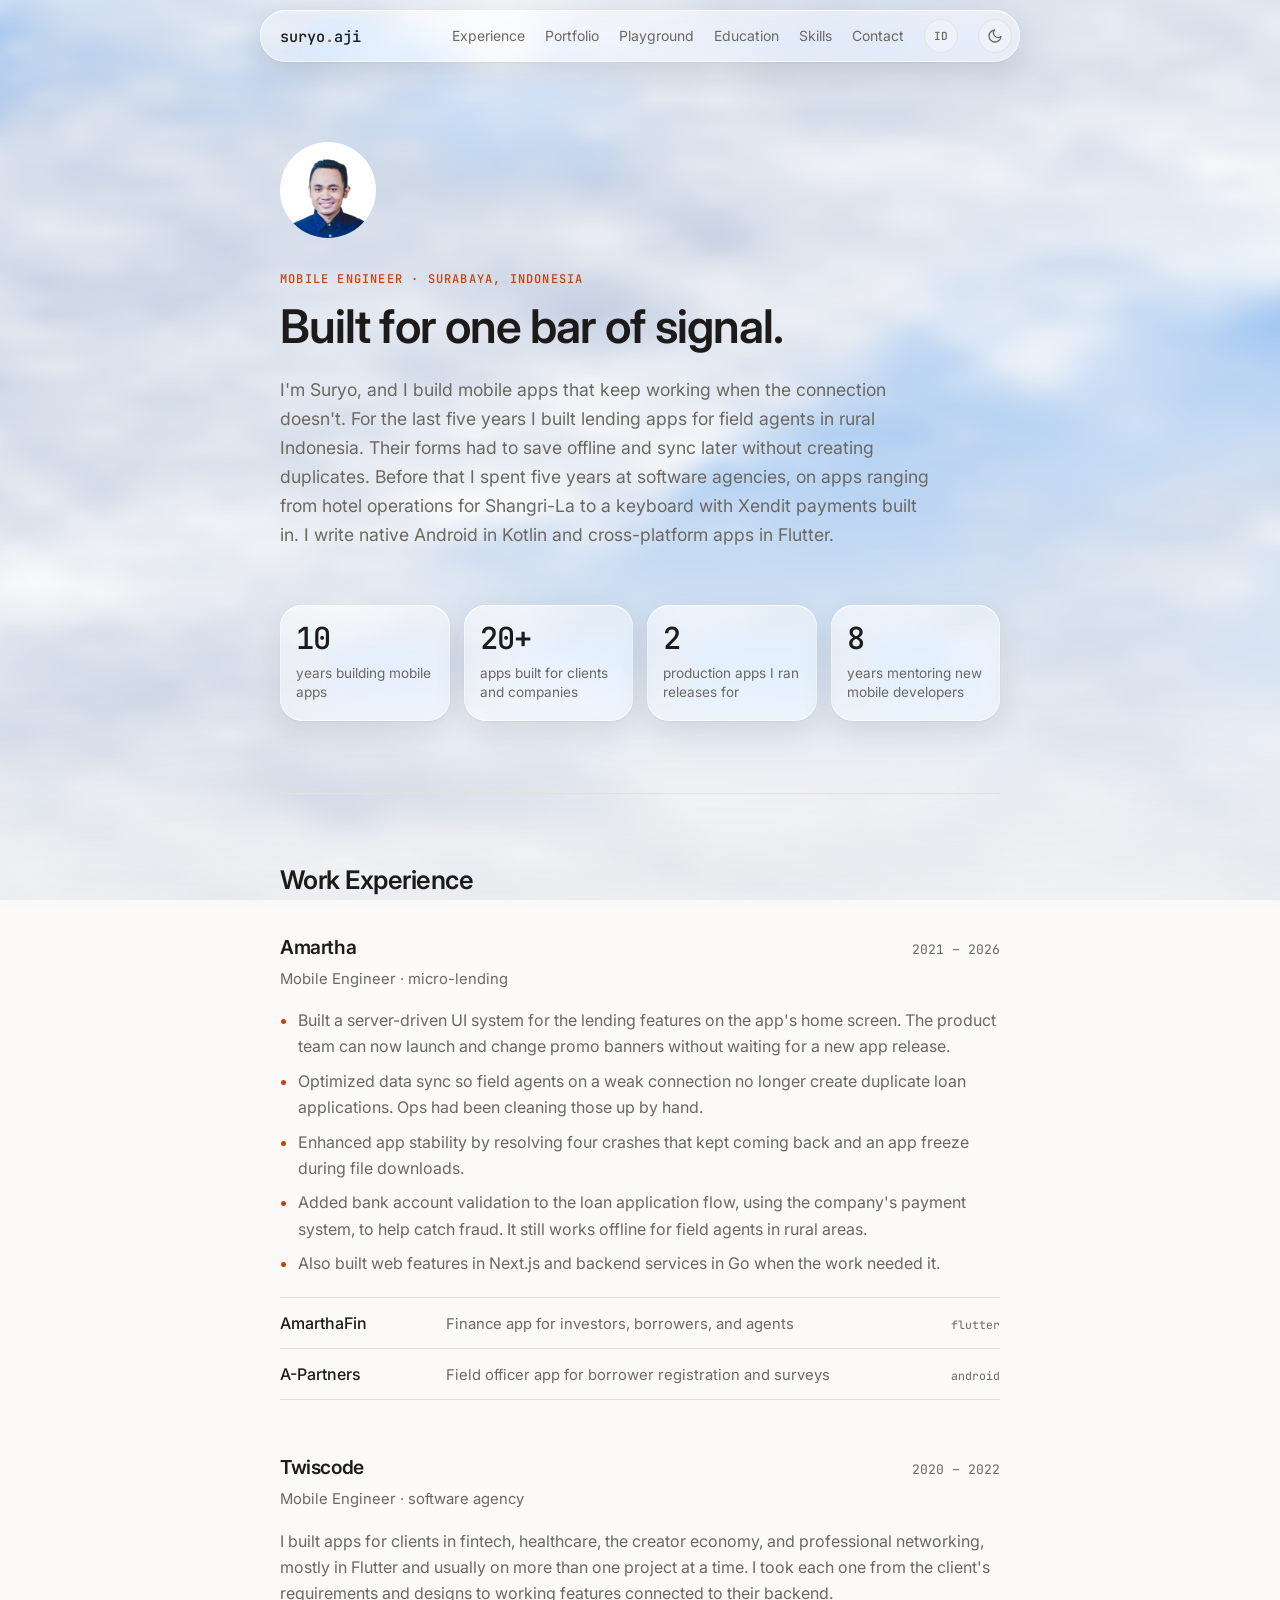
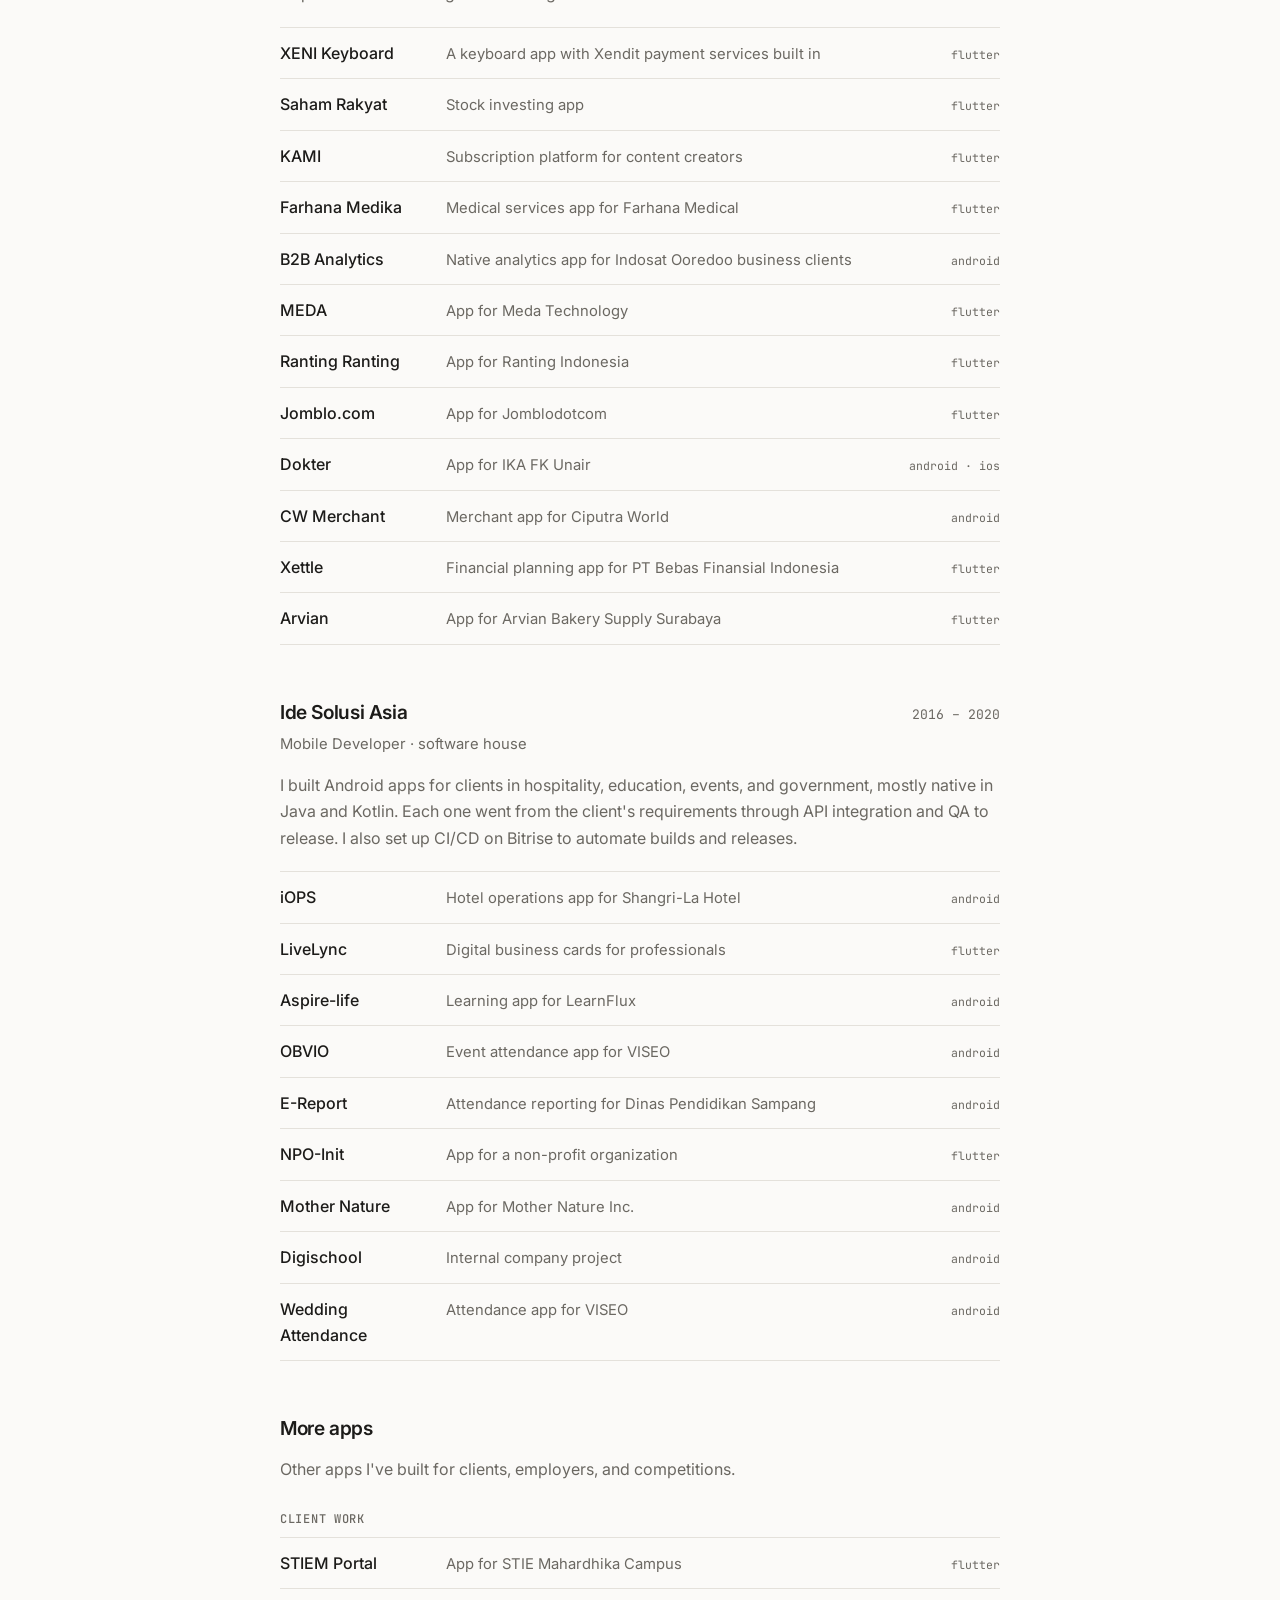
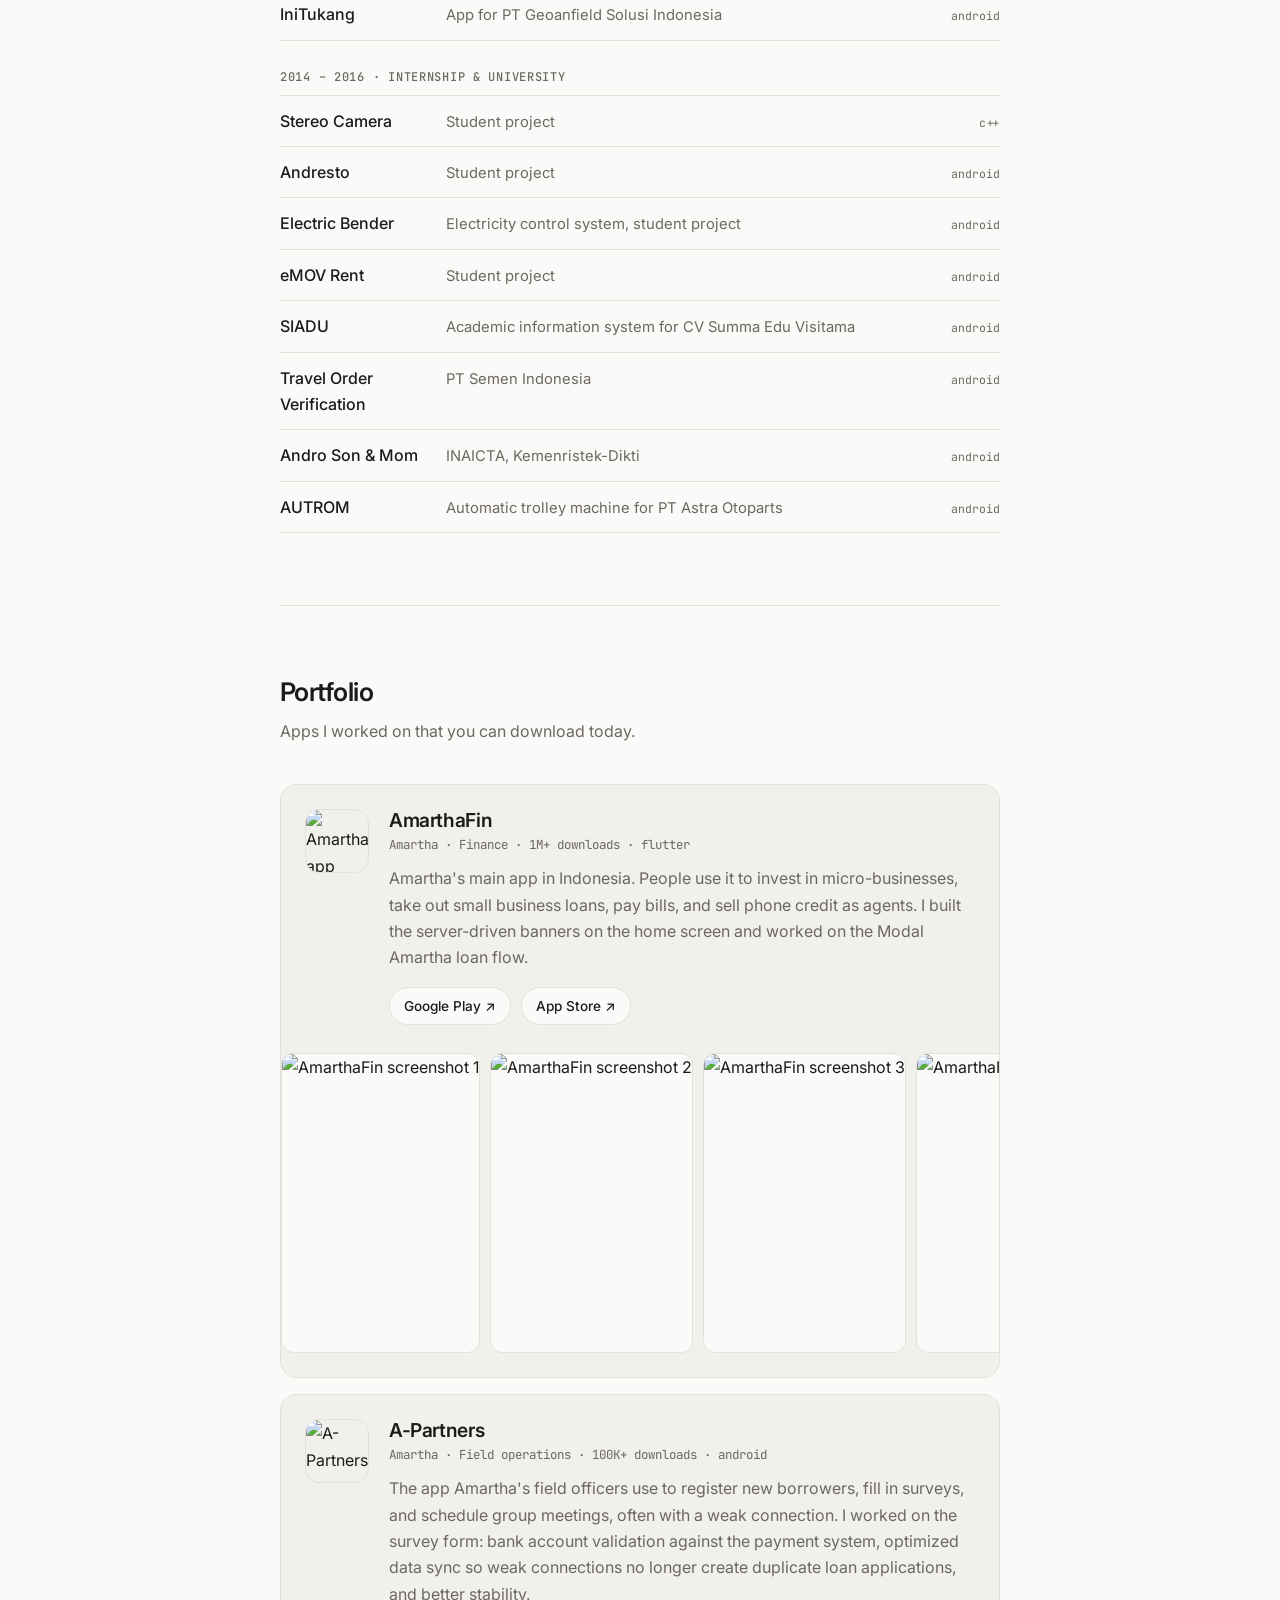
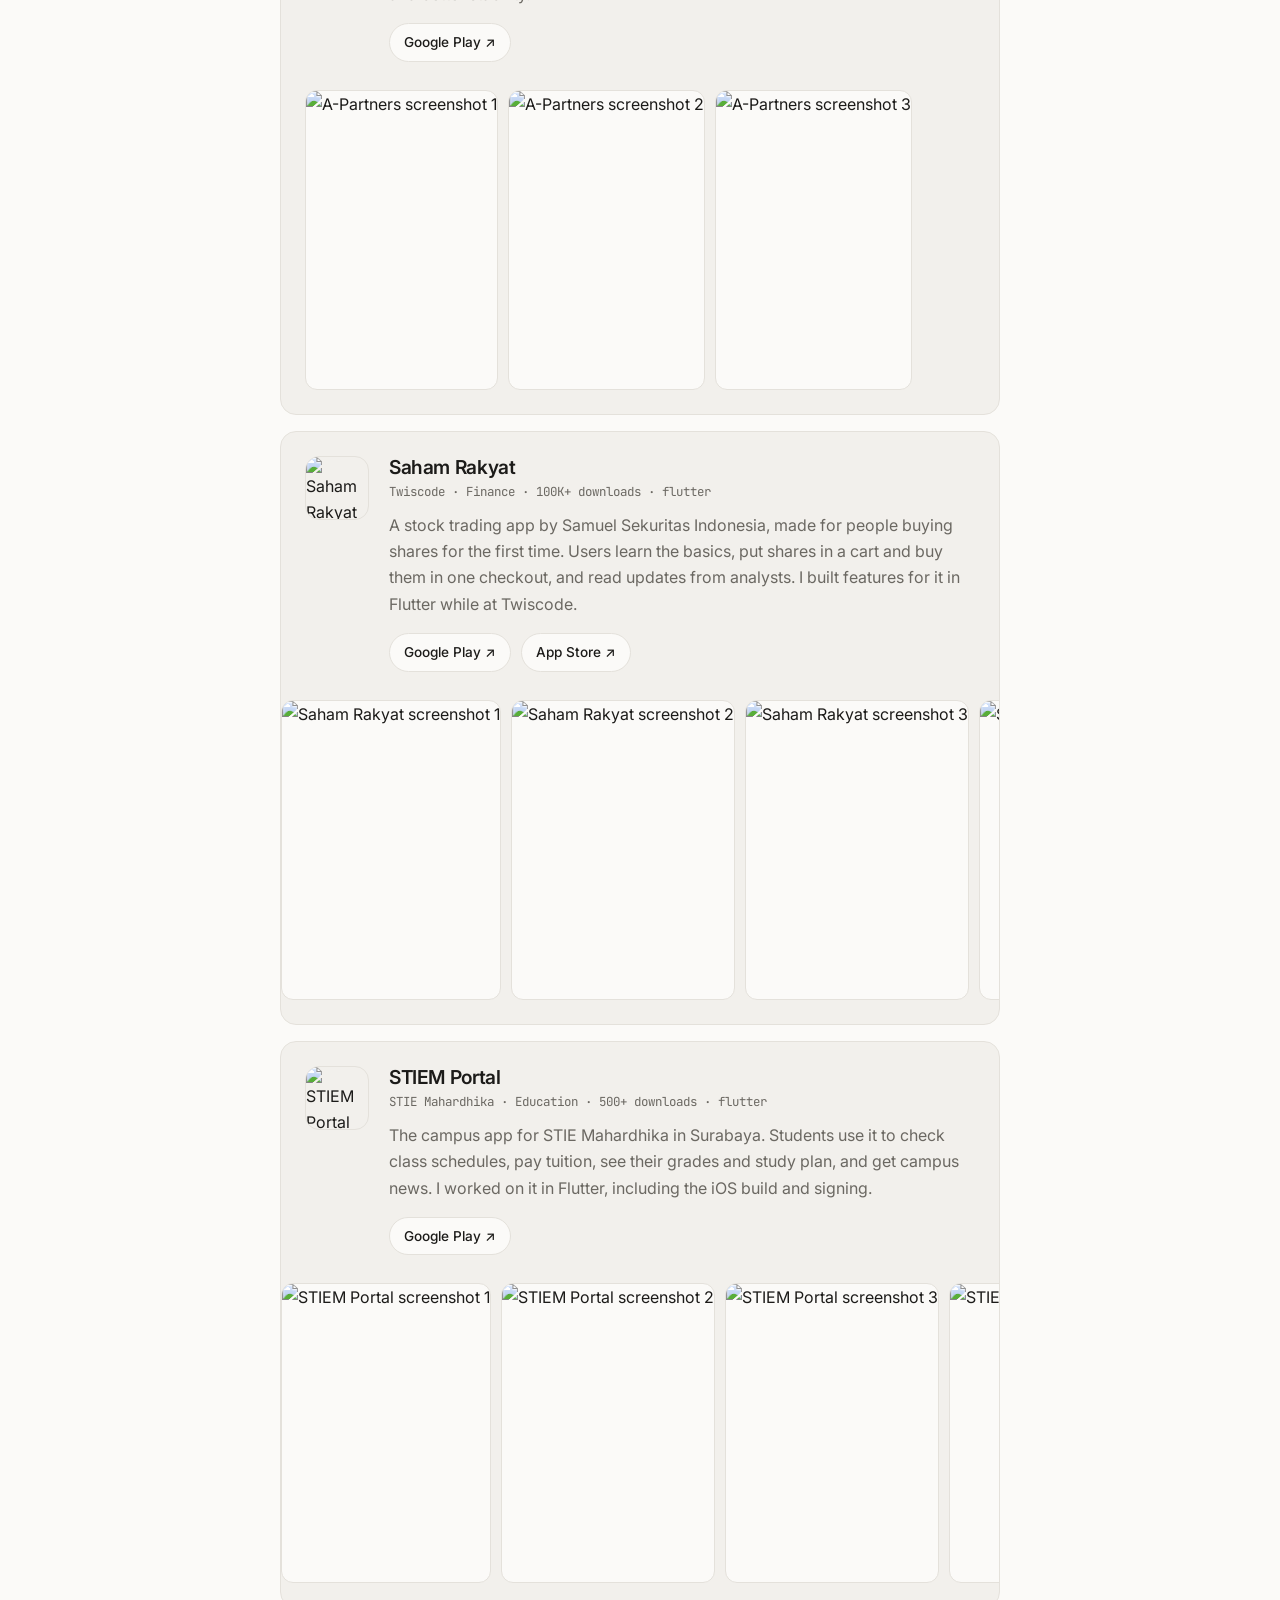
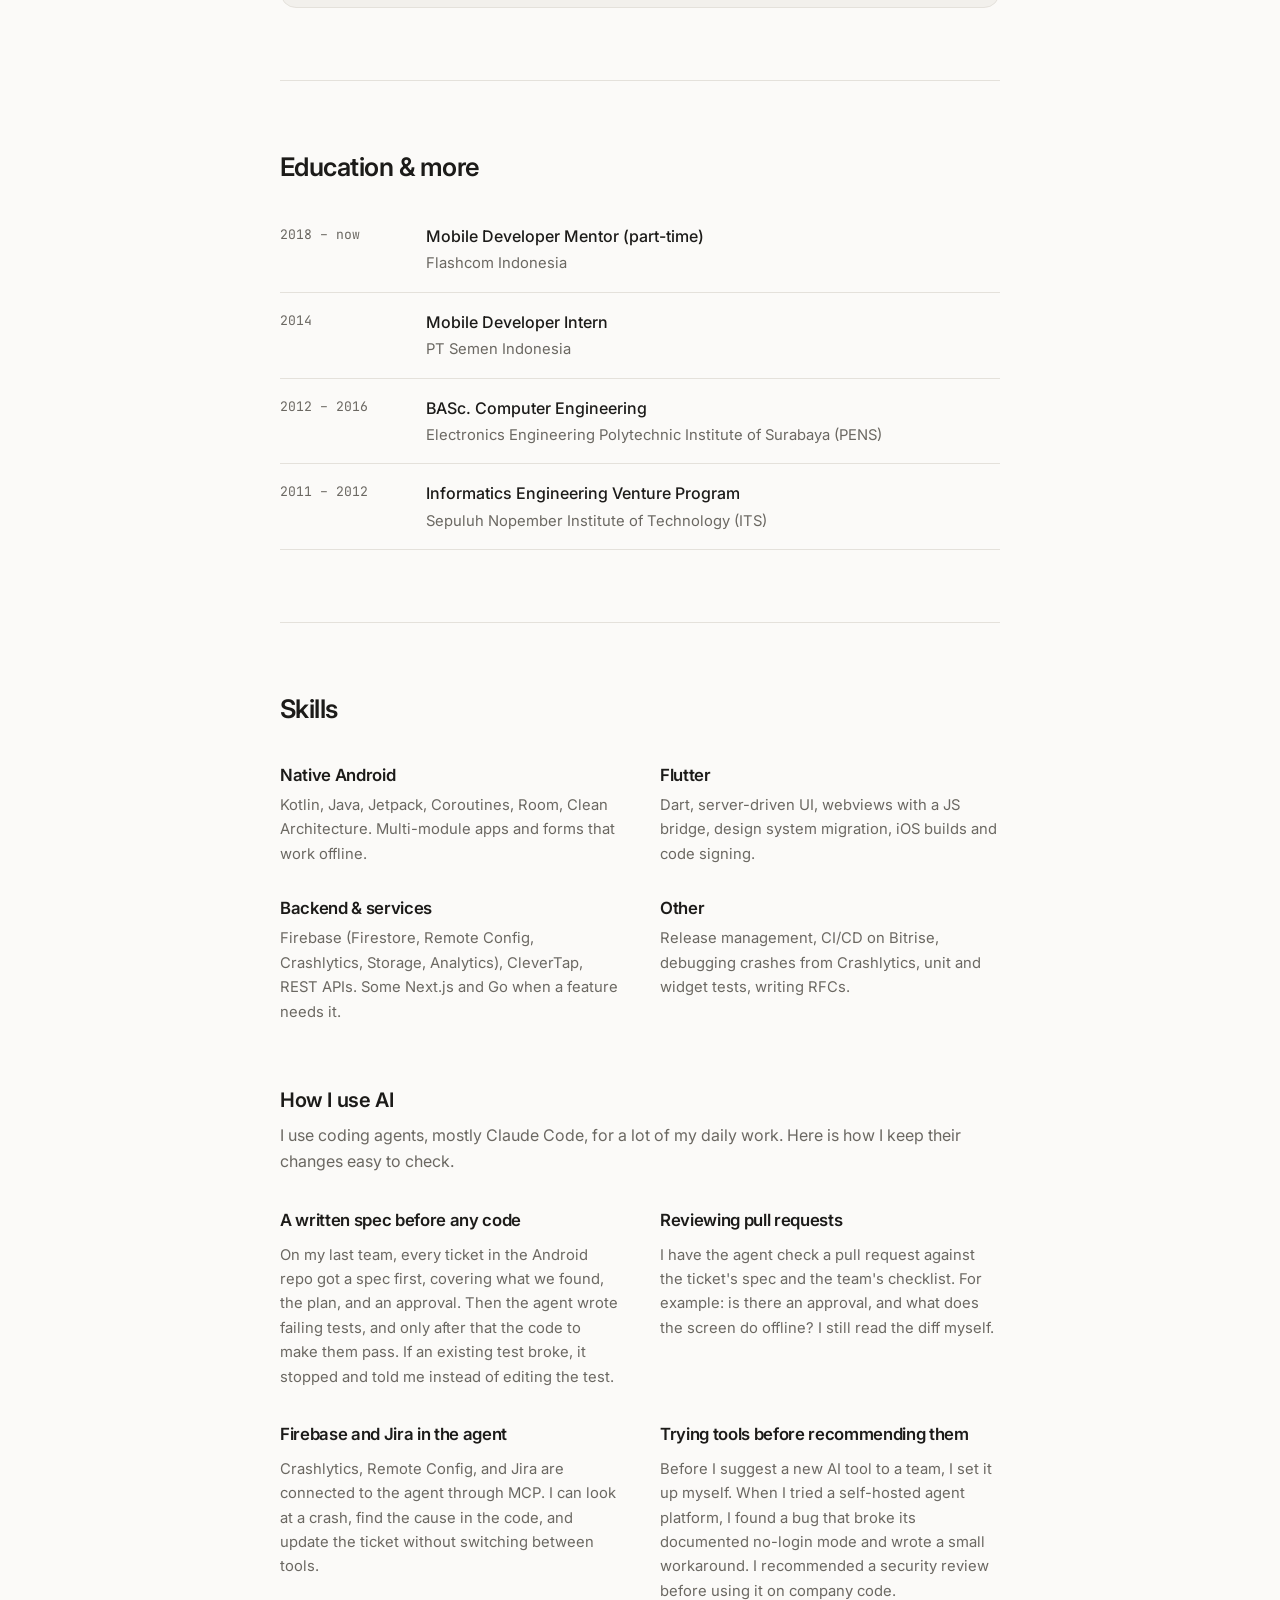
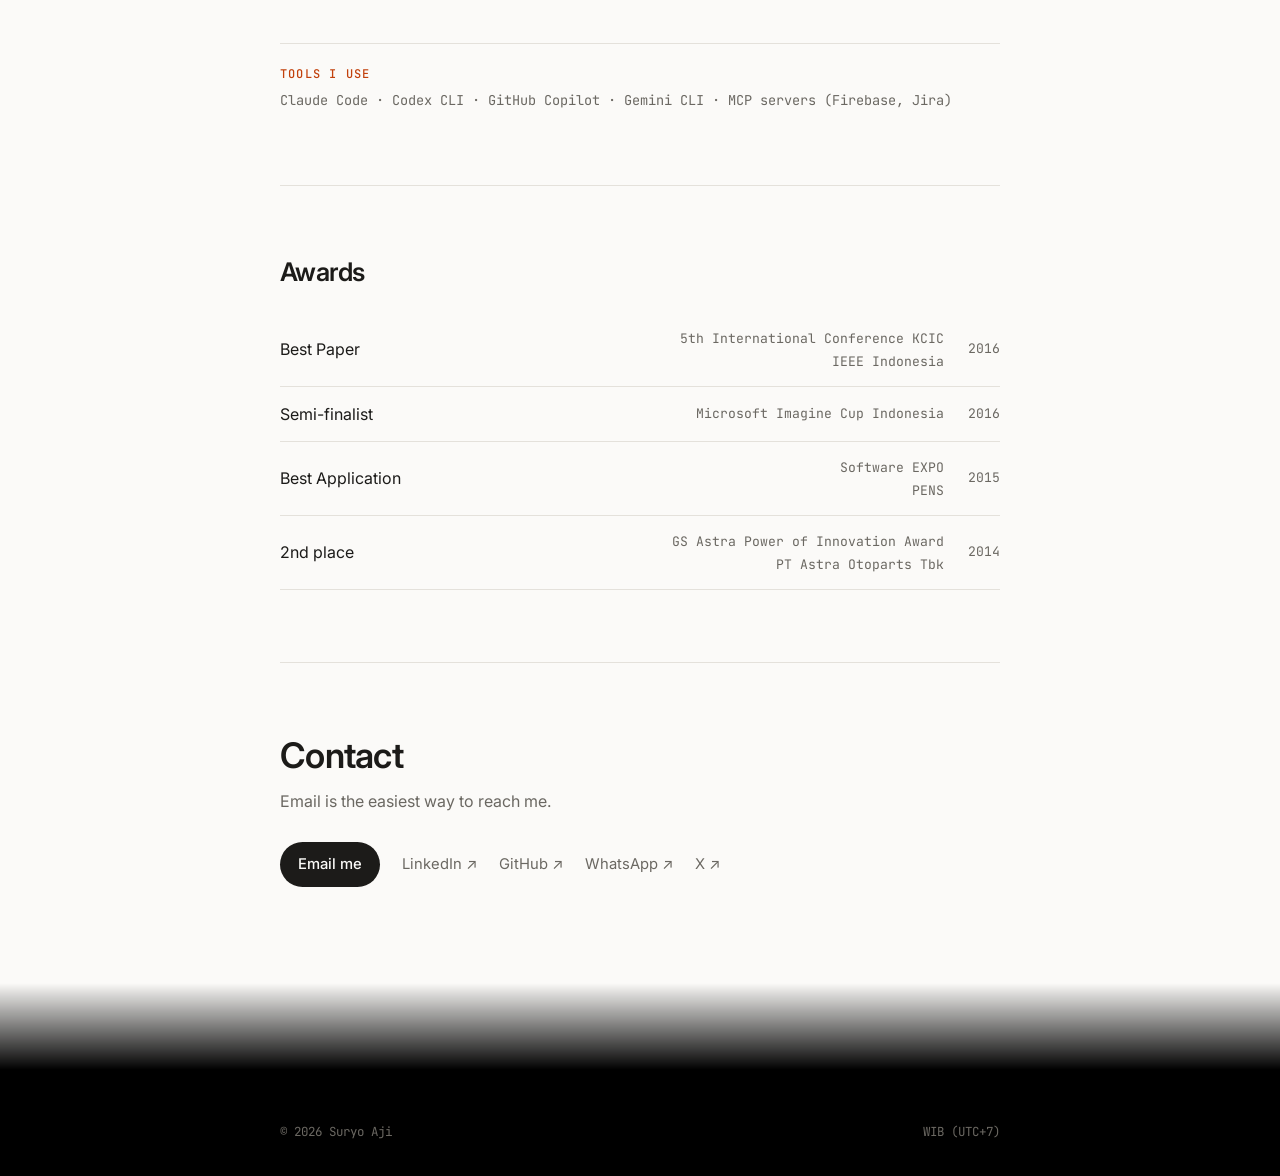
==== commit 39c3ef8c: "Add day cycle sky, foldable payload editor, and themed device preview Sky (js/sky.js): - Light mode " ====
--- a/index.html
+++ b/index.html
@@ -374,6 +374,6 @@
 
         <script src="js/i18n.js?v=2"></script>
         <script src="js/scripts.js?v=6"></script>
-        <script src="js/sky.js?v=6"></script>
+        <script src="js/sky.js?v=12"></script>
     </body>
 </html>
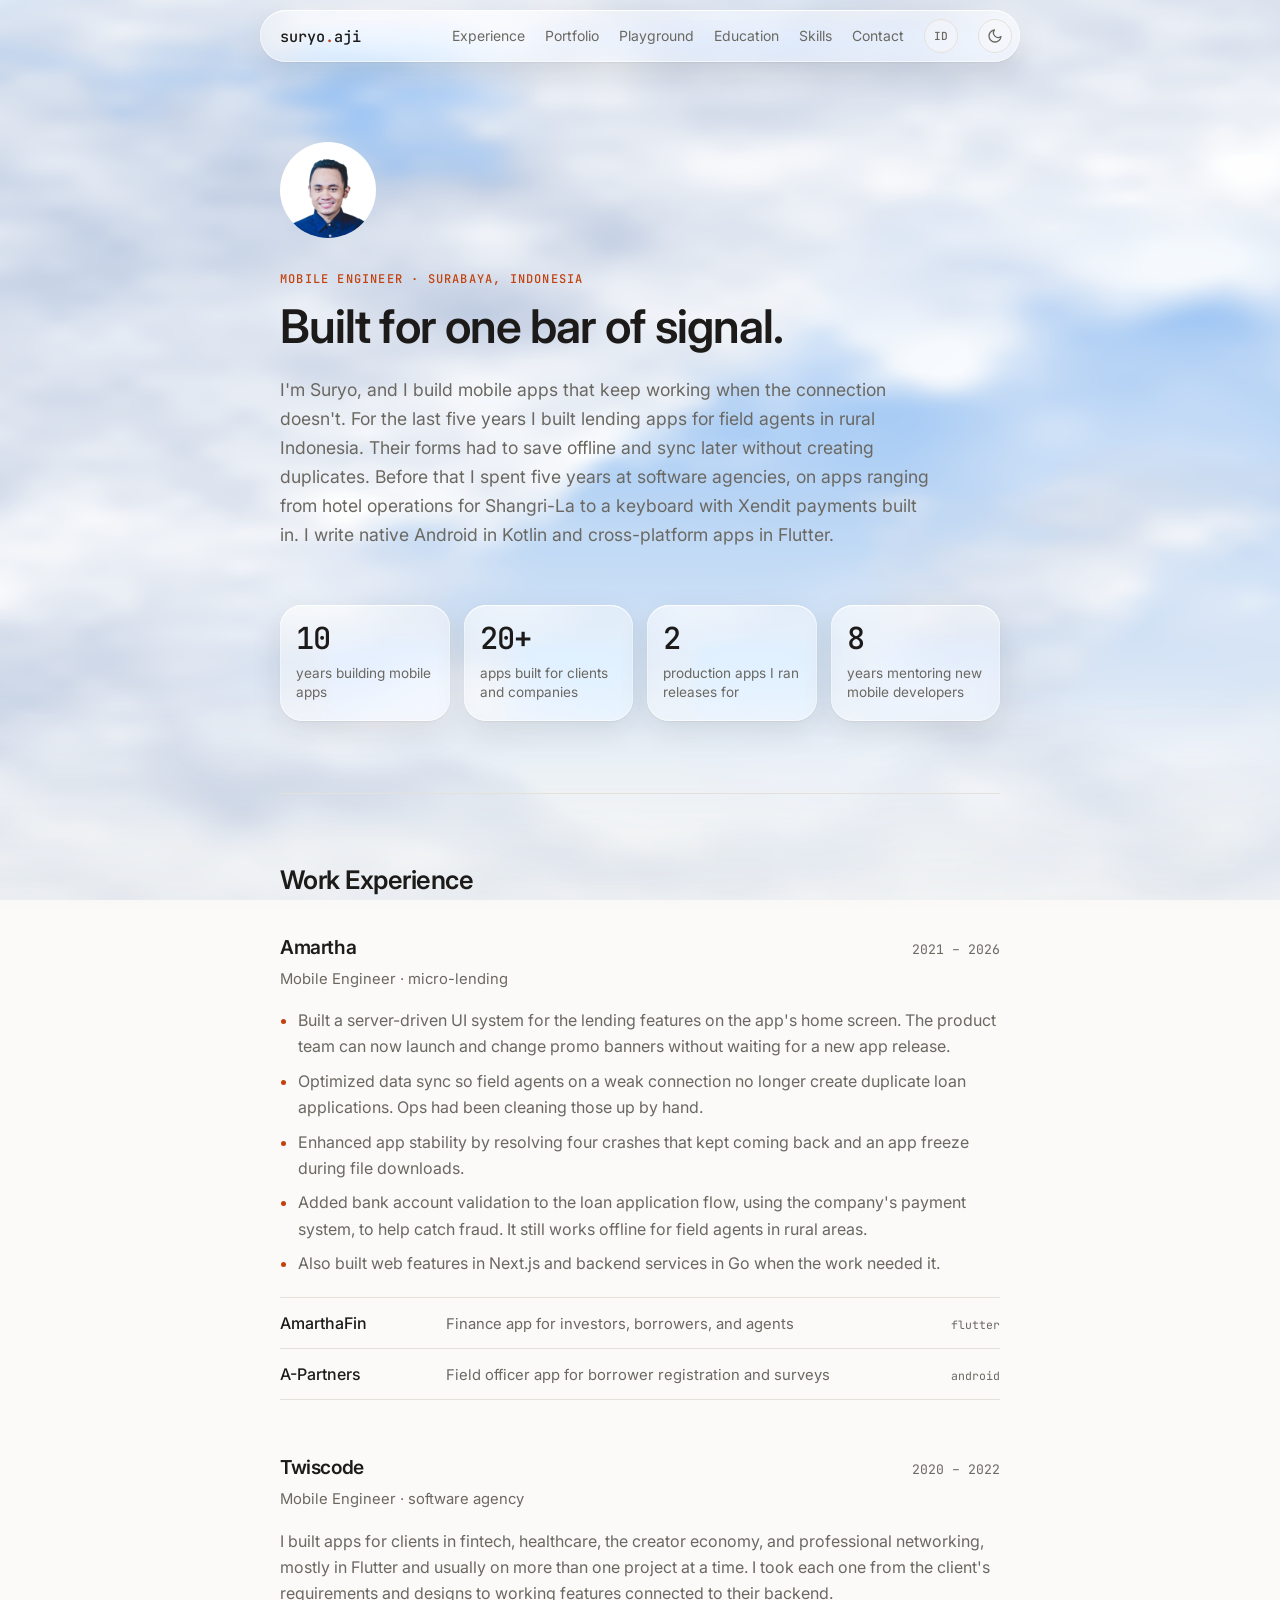
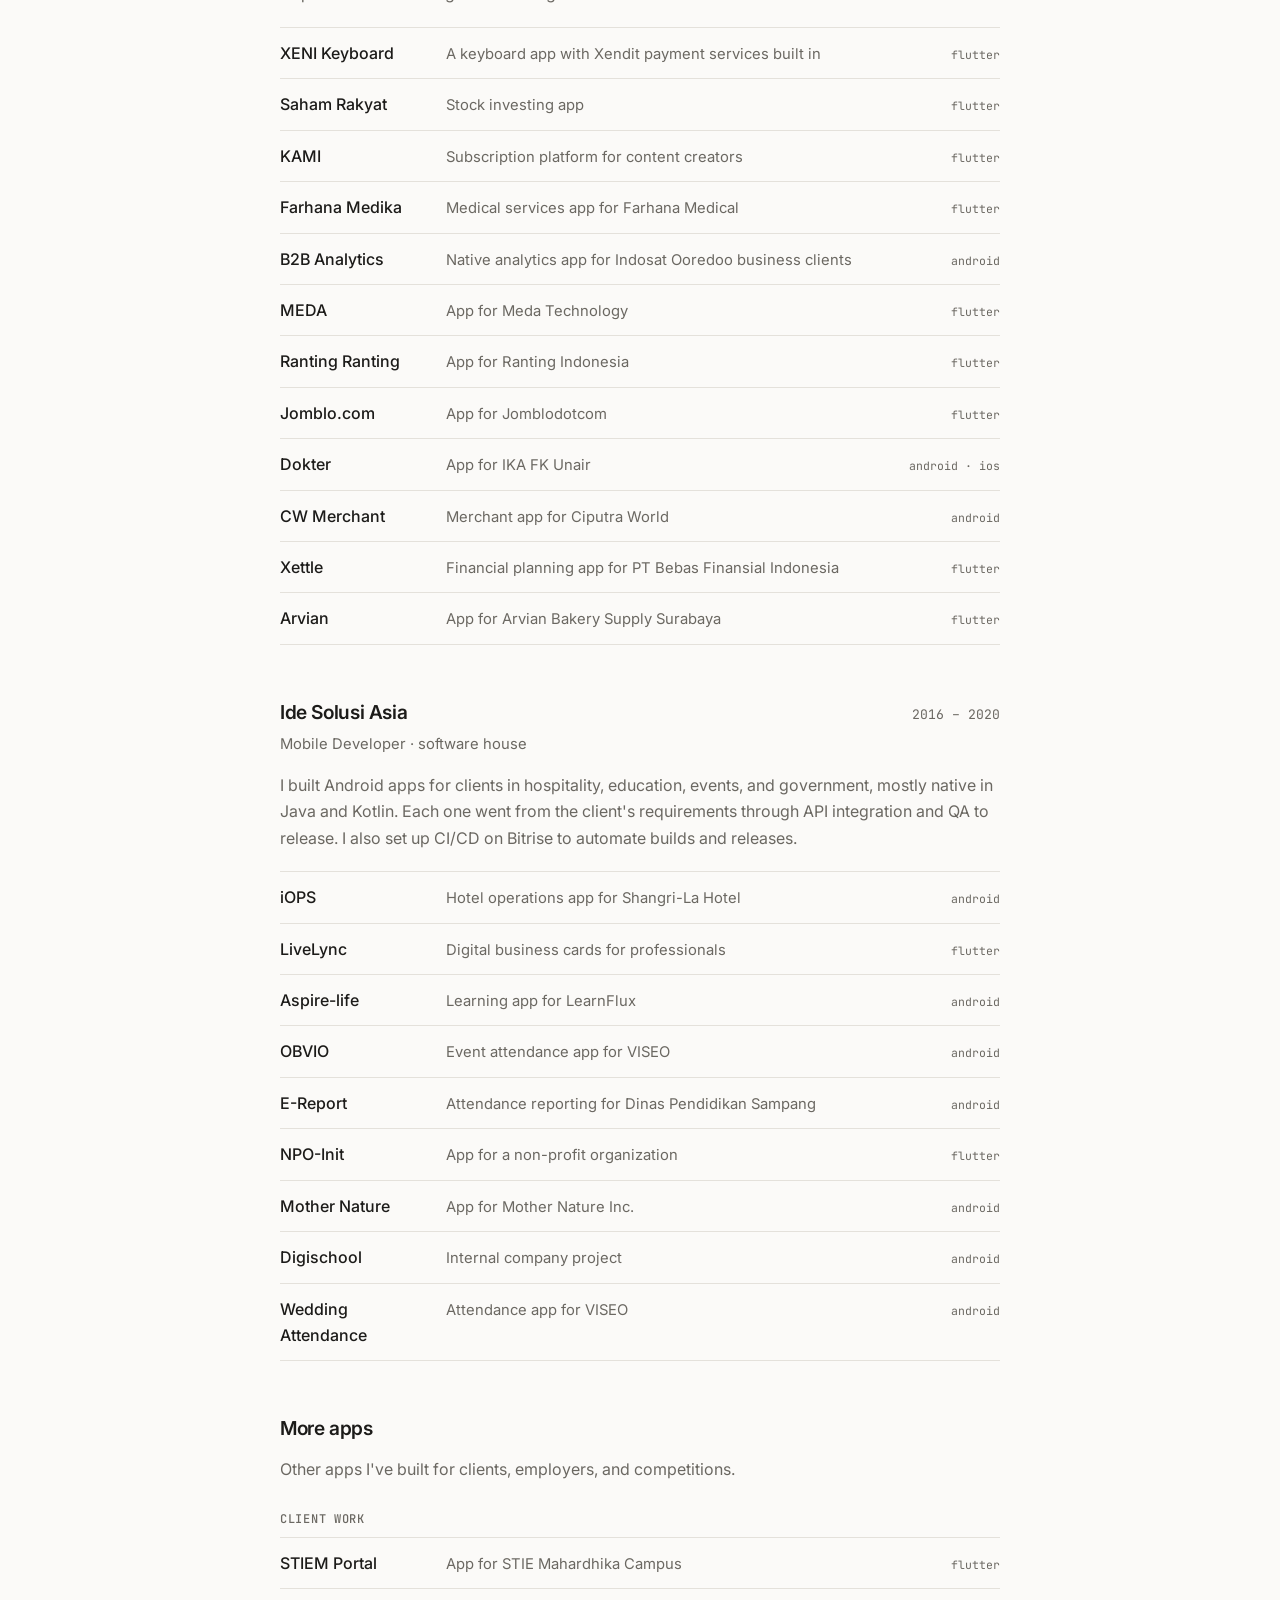
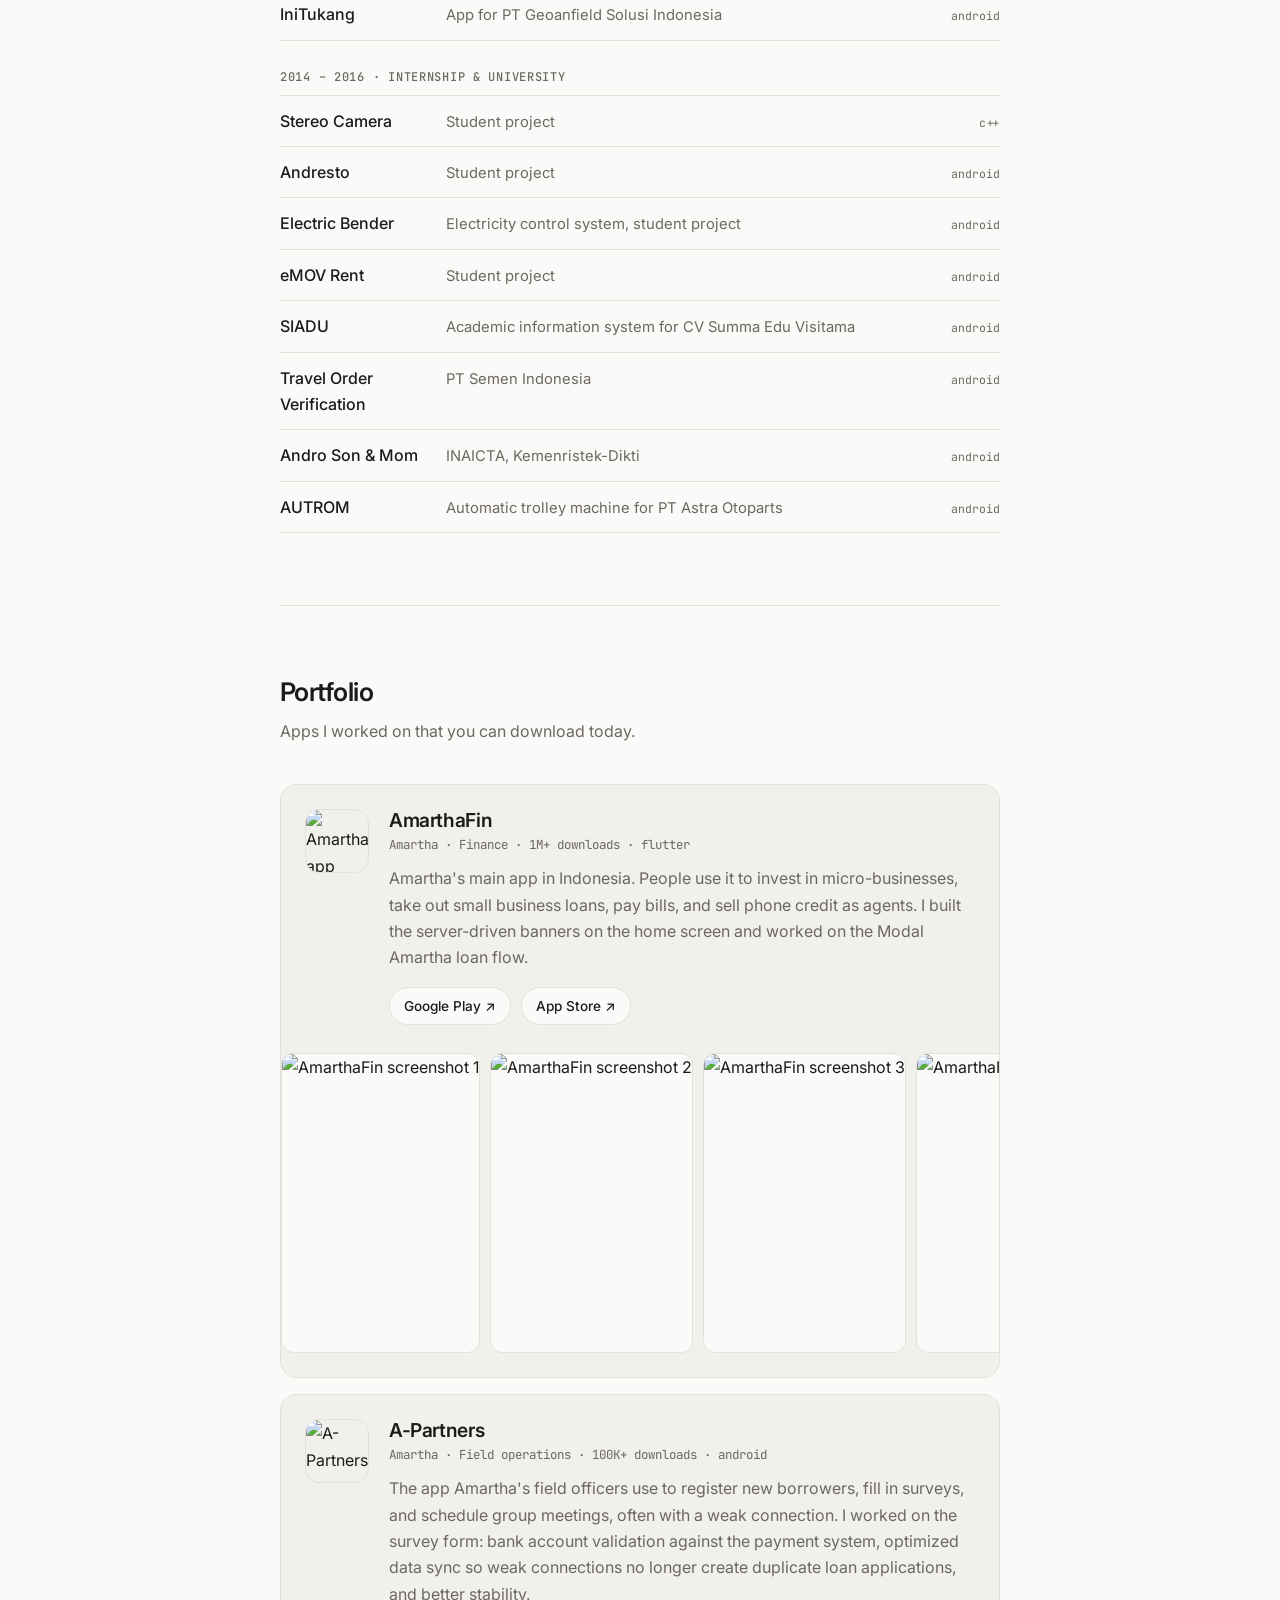
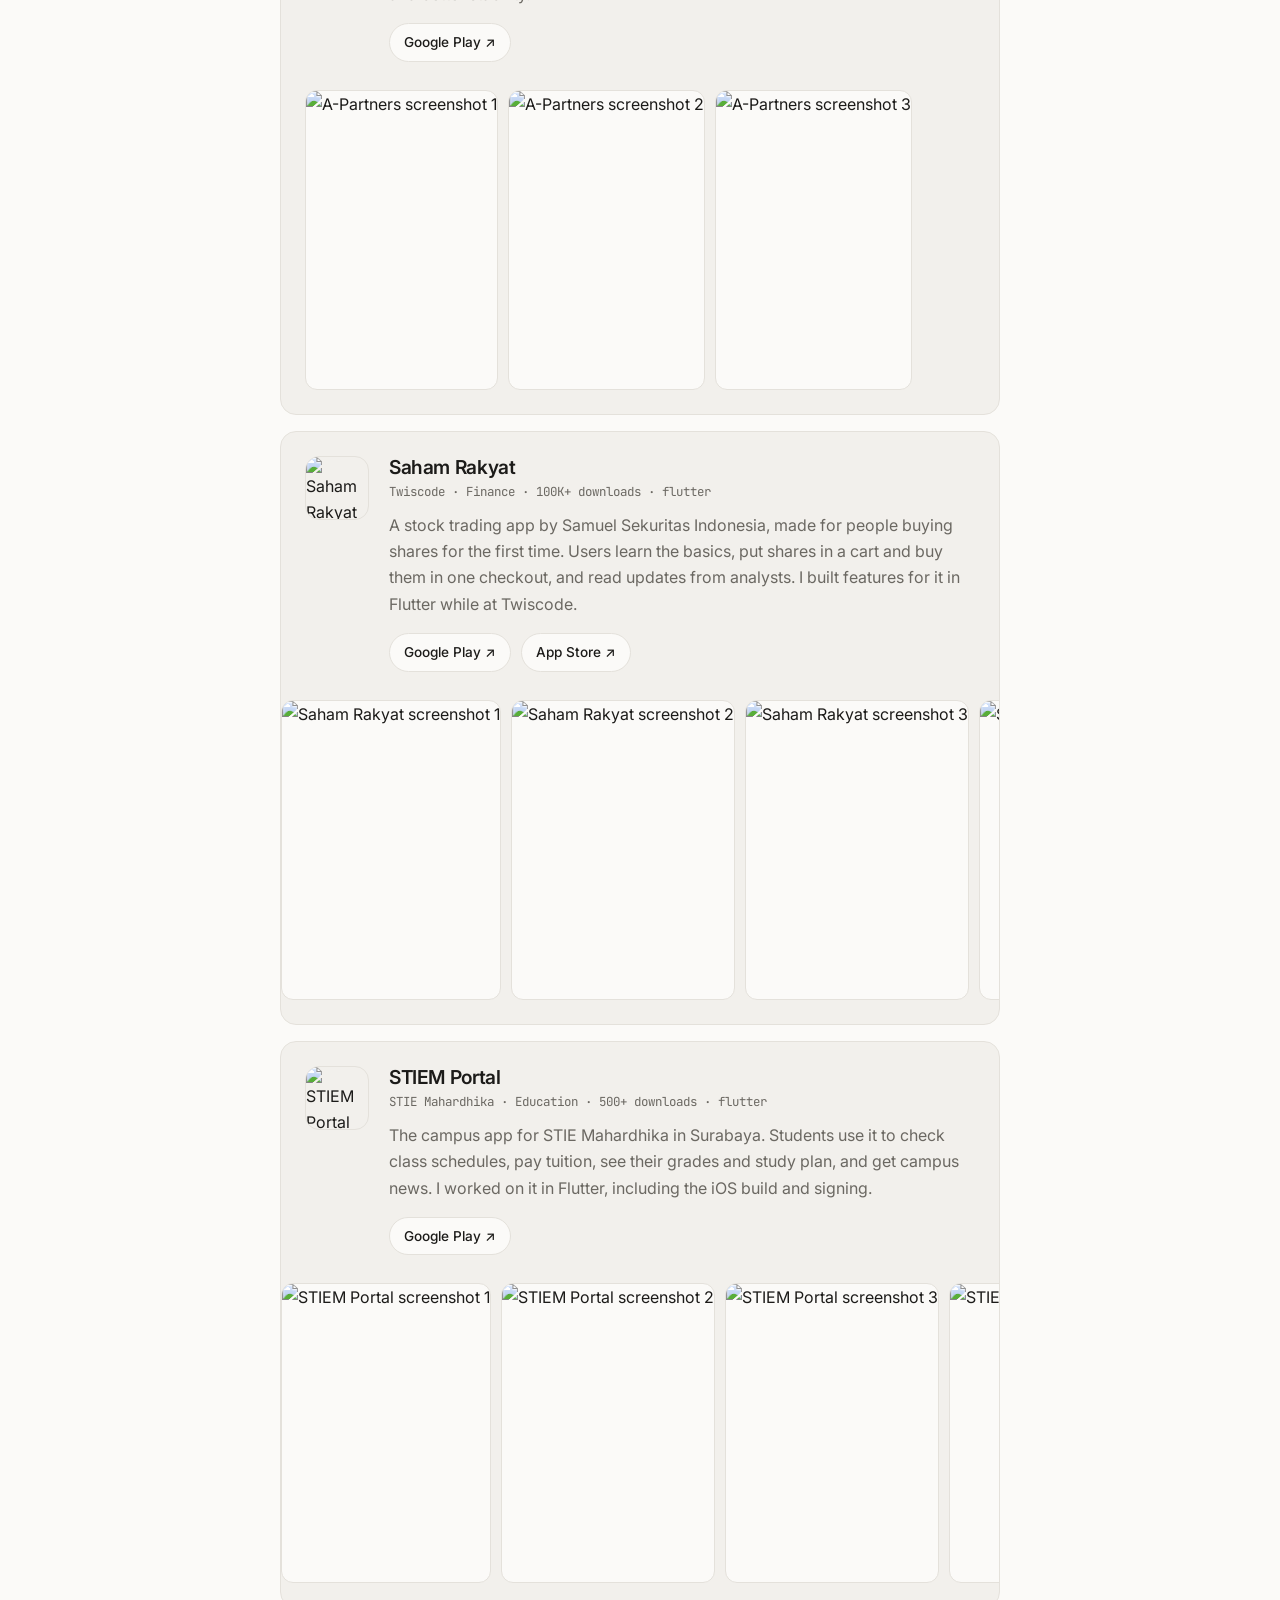
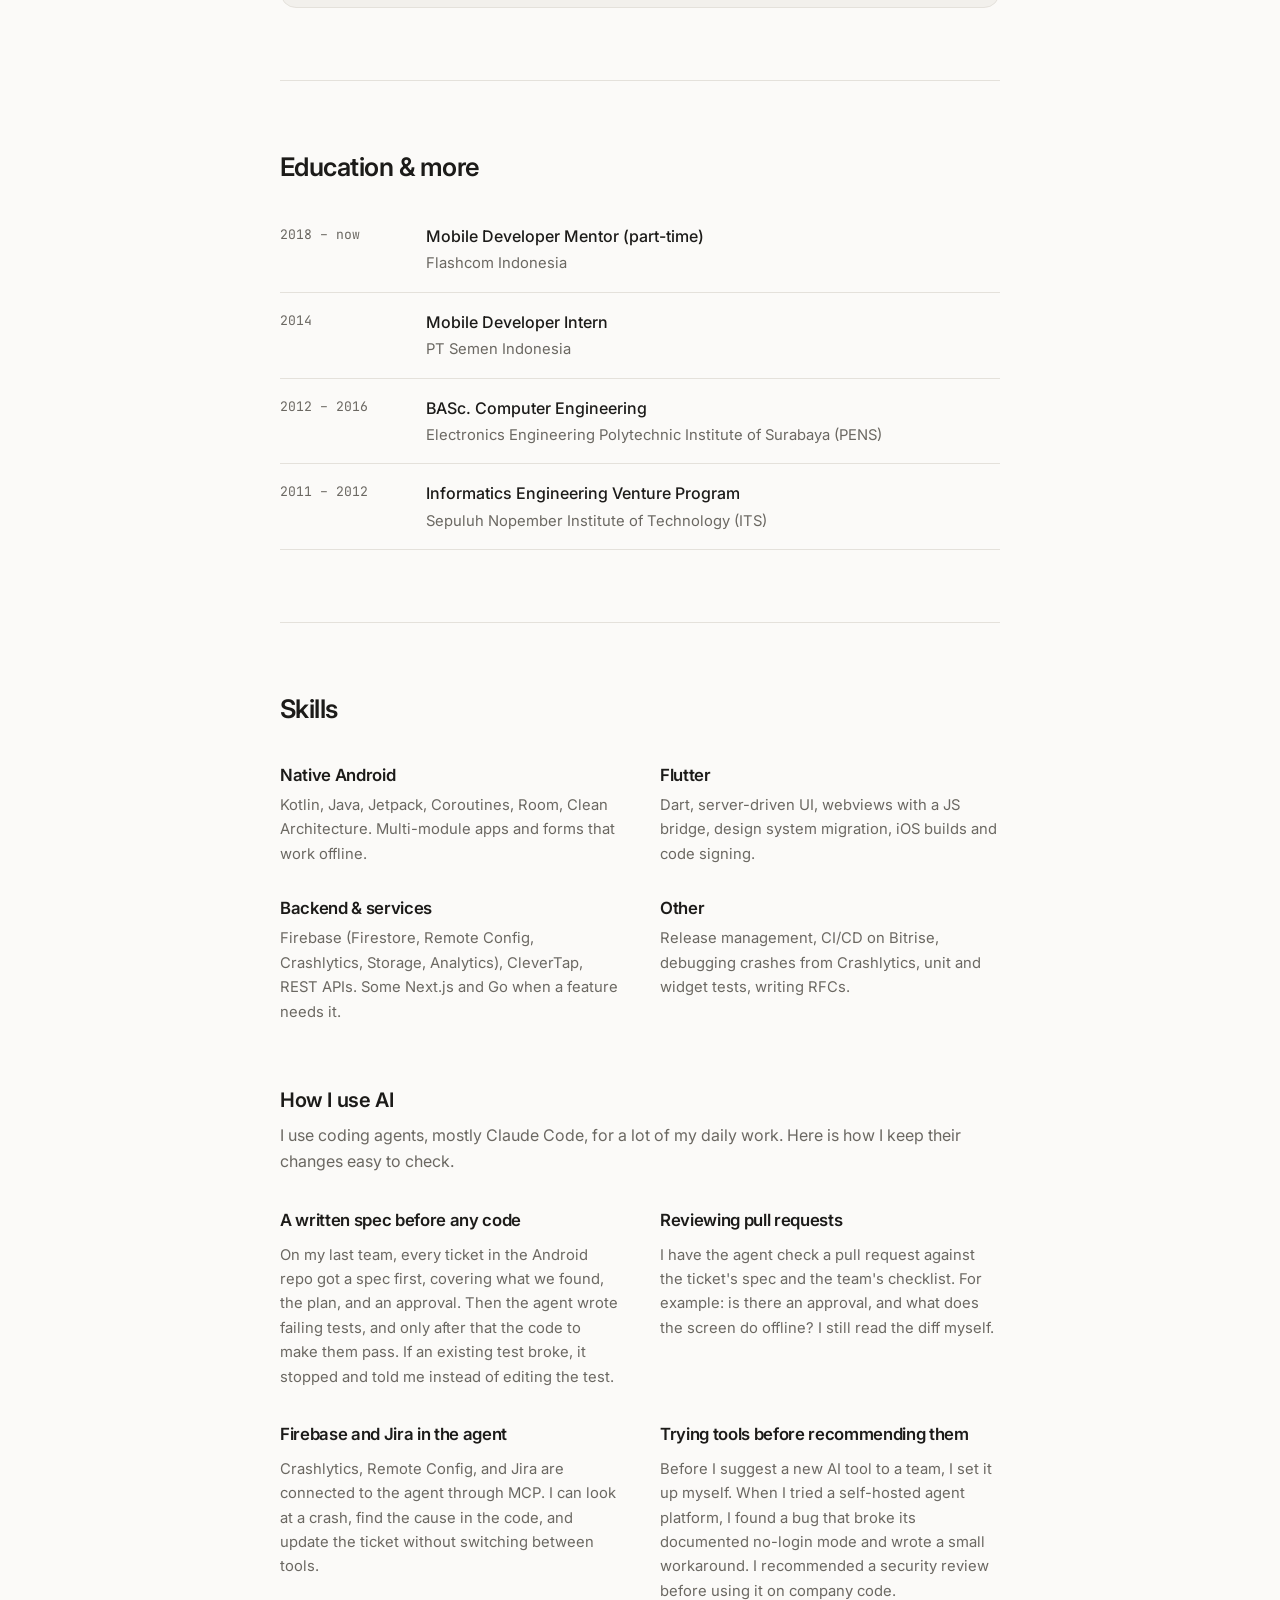
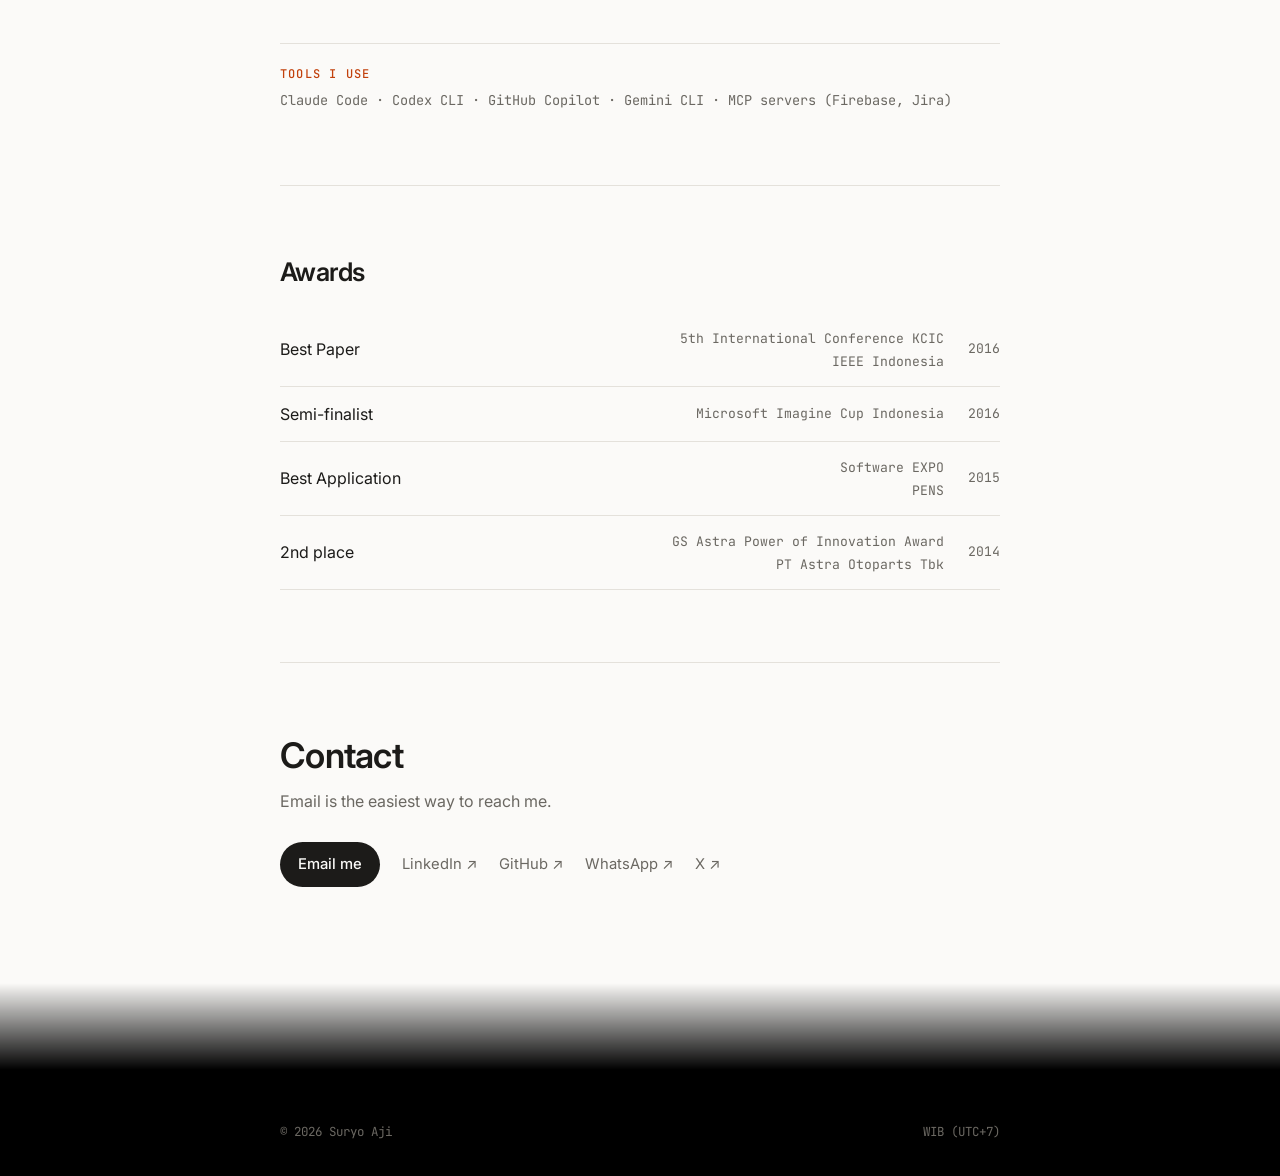
==== commit df73faaa: "Add aurora to the night sky, sharpen clouds, and colour the dark-mode photo - Dark sky: an aurora dr" ====
--- a/index.html
+++ b/index.html
@@ -15,7 +15,7 @@
         <link rel="preconnect" href="https://fonts.googleapis.com" />
         <link rel="preconnect" href="https://fonts.gstatic.com" crossorigin />
         <link href="https://fonts.googleapis.com/css2?family=Inter:wght@400;500;600&family=JetBrains+Mono:wght@400;500&display=swap" rel="stylesheet" />
-        <link href="css/styles.css?v=31" rel="stylesheet" />
+        <link href="css/styles.css?v=32" rel="stylesheet" />
         <script>
             // Apply the theme before first paint so there is no flash
             (function () {
@@ -62,8 +62,7 @@
         <main id="main">
             <!-- Hero -->
             <section class="hero wrap" id="top">
-                <img class="avatar avatar-light" src="assets/img/profile-light.png" alt="Suryo Aji" width="96" height="96" />
-                <img class="avatar avatar-dark" src="assets/img/profile.jpg" alt="Suryo Aji" width="96" height="96" />
+                <img class="avatar" src="assets/img/profile-light.png?v=2" alt="Suryo Aji" width="96" height="96" />
                 <p class="eyebrow">Mobile engineer · Surabaya, Indonesia</p>
                 <h1 data-i18n="t7">Built for one bar of signal.</h1>
                 <p class="lede" data-i18n="t8">I'm Suryo, and I build mobile apps that keep working when the connection doesn't. For the last five years I built lending apps for field agents in rural Indonesia. Their forms had to save offline and sync later without creating duplicates. Before that I spent five years at software agencies, on apps ranging from hotel operations for Shangri-La to a keyboard with Xendit payments built in. I write native Android in Kotlin and cross-platform apps in Flutter.</p>
@@ -374,6 +373,6 @@
 
         <script src="js/i18n.js?v=2"></script>
         <script src="js/scripts.js?v=6"></script>
-        <script src="js/sky.js?v=12"></script>
+        <script src="js/sky.js?v=16"></script>
     </body>
 </html>
--- a/css/styles.css
+++ b/css/styles.css
@@ -222,11 +222,9 @@
     object-fit: cover;
     margin-bottom: 28px;
 }
-/* Colour photo by day, the black-and-white one by night */
-.avatar-light { background: #fff; }
-.avatar-dark { display: none; filter: grayscale(1) contrast(1.05); }
-:root[data-theme="dark"] .avatar-light { display: none; }
-:root[data-theme="dark"] .avatar-dark { display: block; }
+/* One colour cut-out photo: white behind it by day, a dark backdrop by night */
+.avatar { background: #fff; }
+:root[data-theme="dark"] .avatar { background: radial-gradient(circle at 50% 30%, #34343f, #16161c 75%); }
 .hero h1 { max-width: 20ch; }
 .lede { margin-top: 20px; font-size: 1.1rem; color: var(--muted); max-width: 60ch; }
 
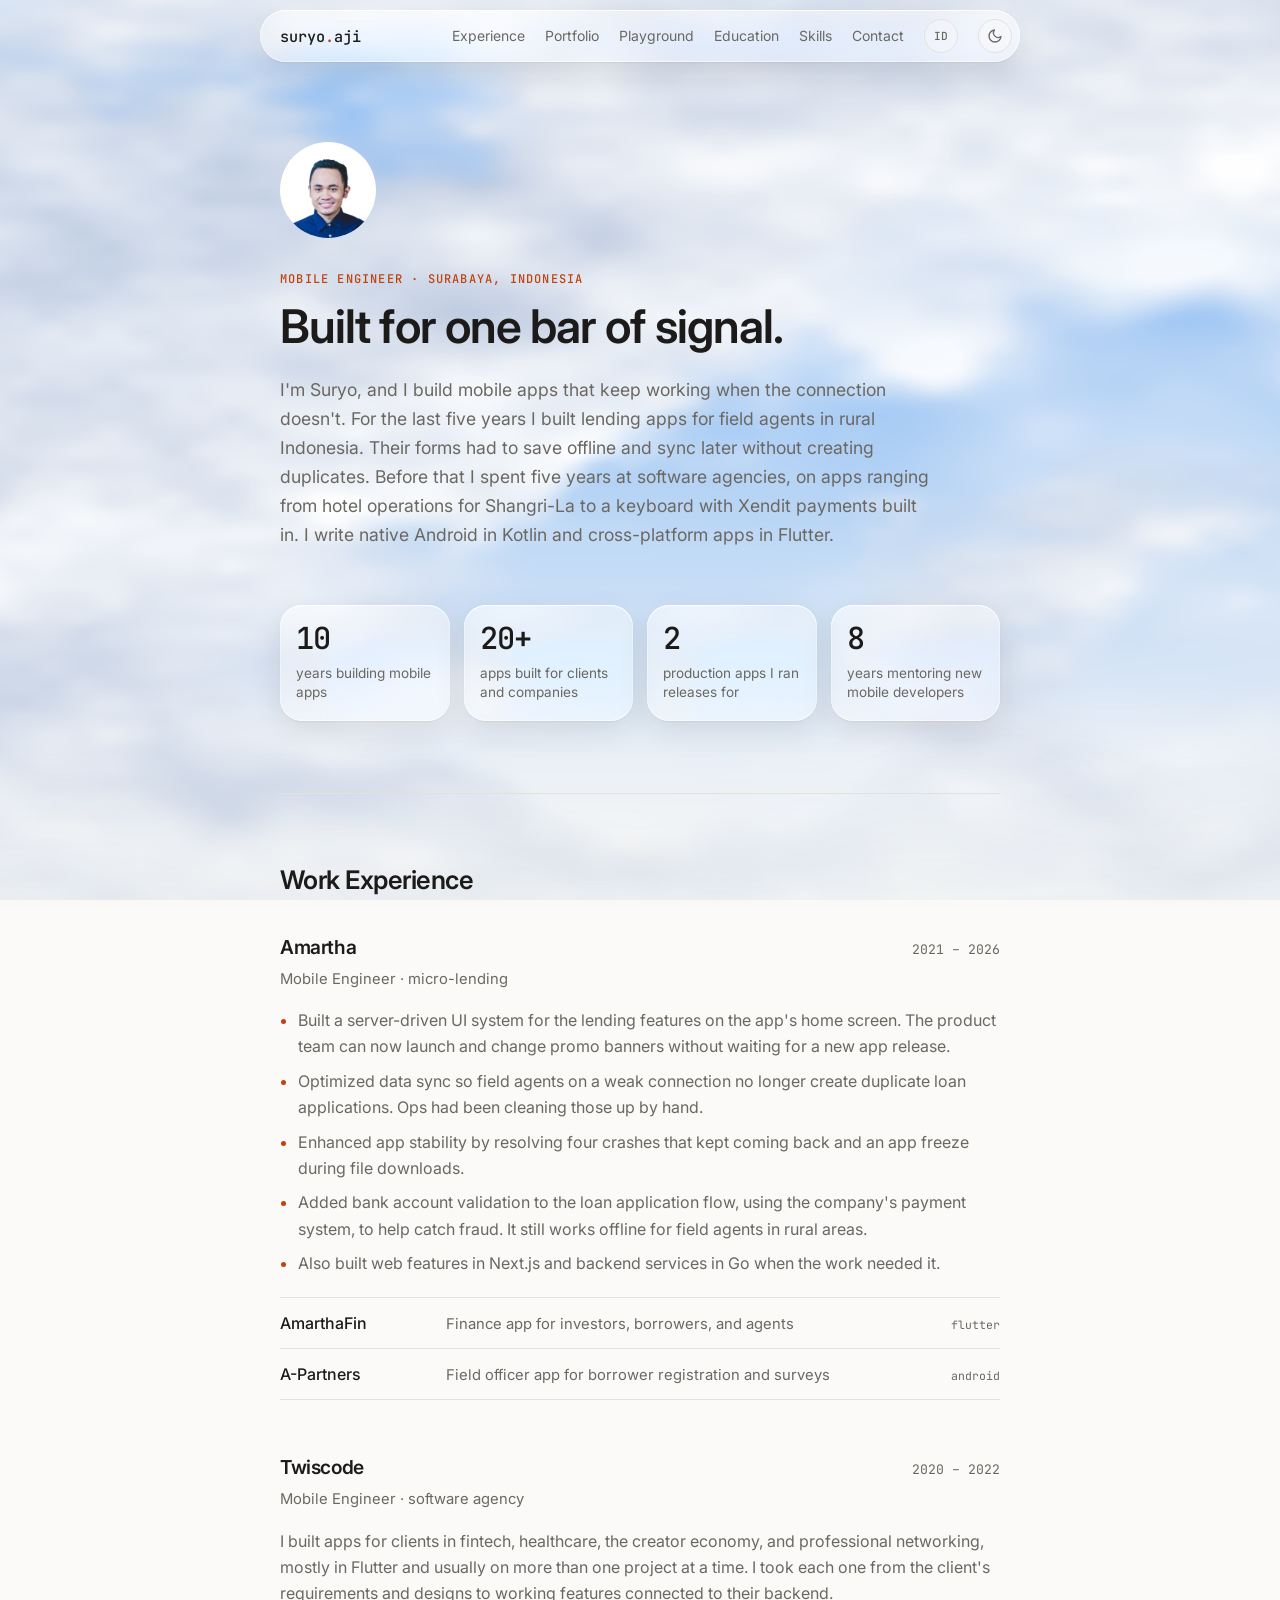
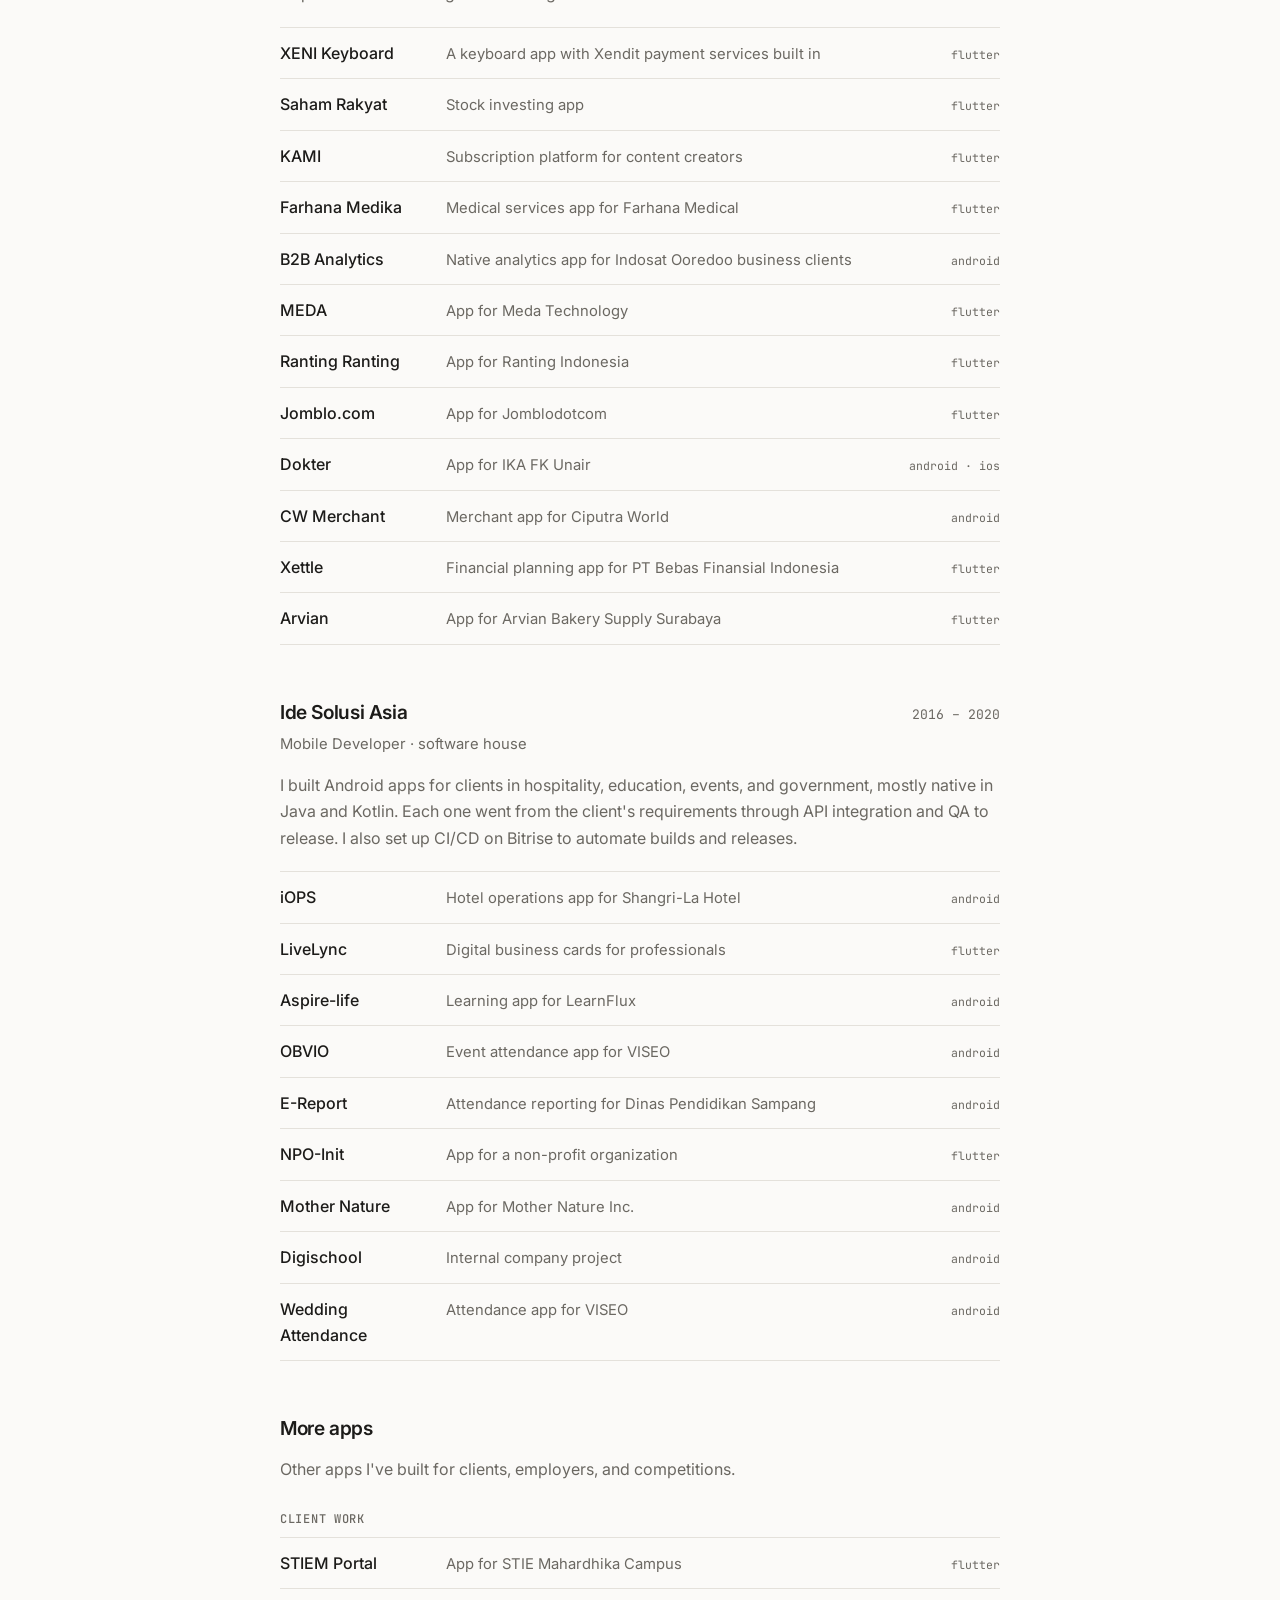
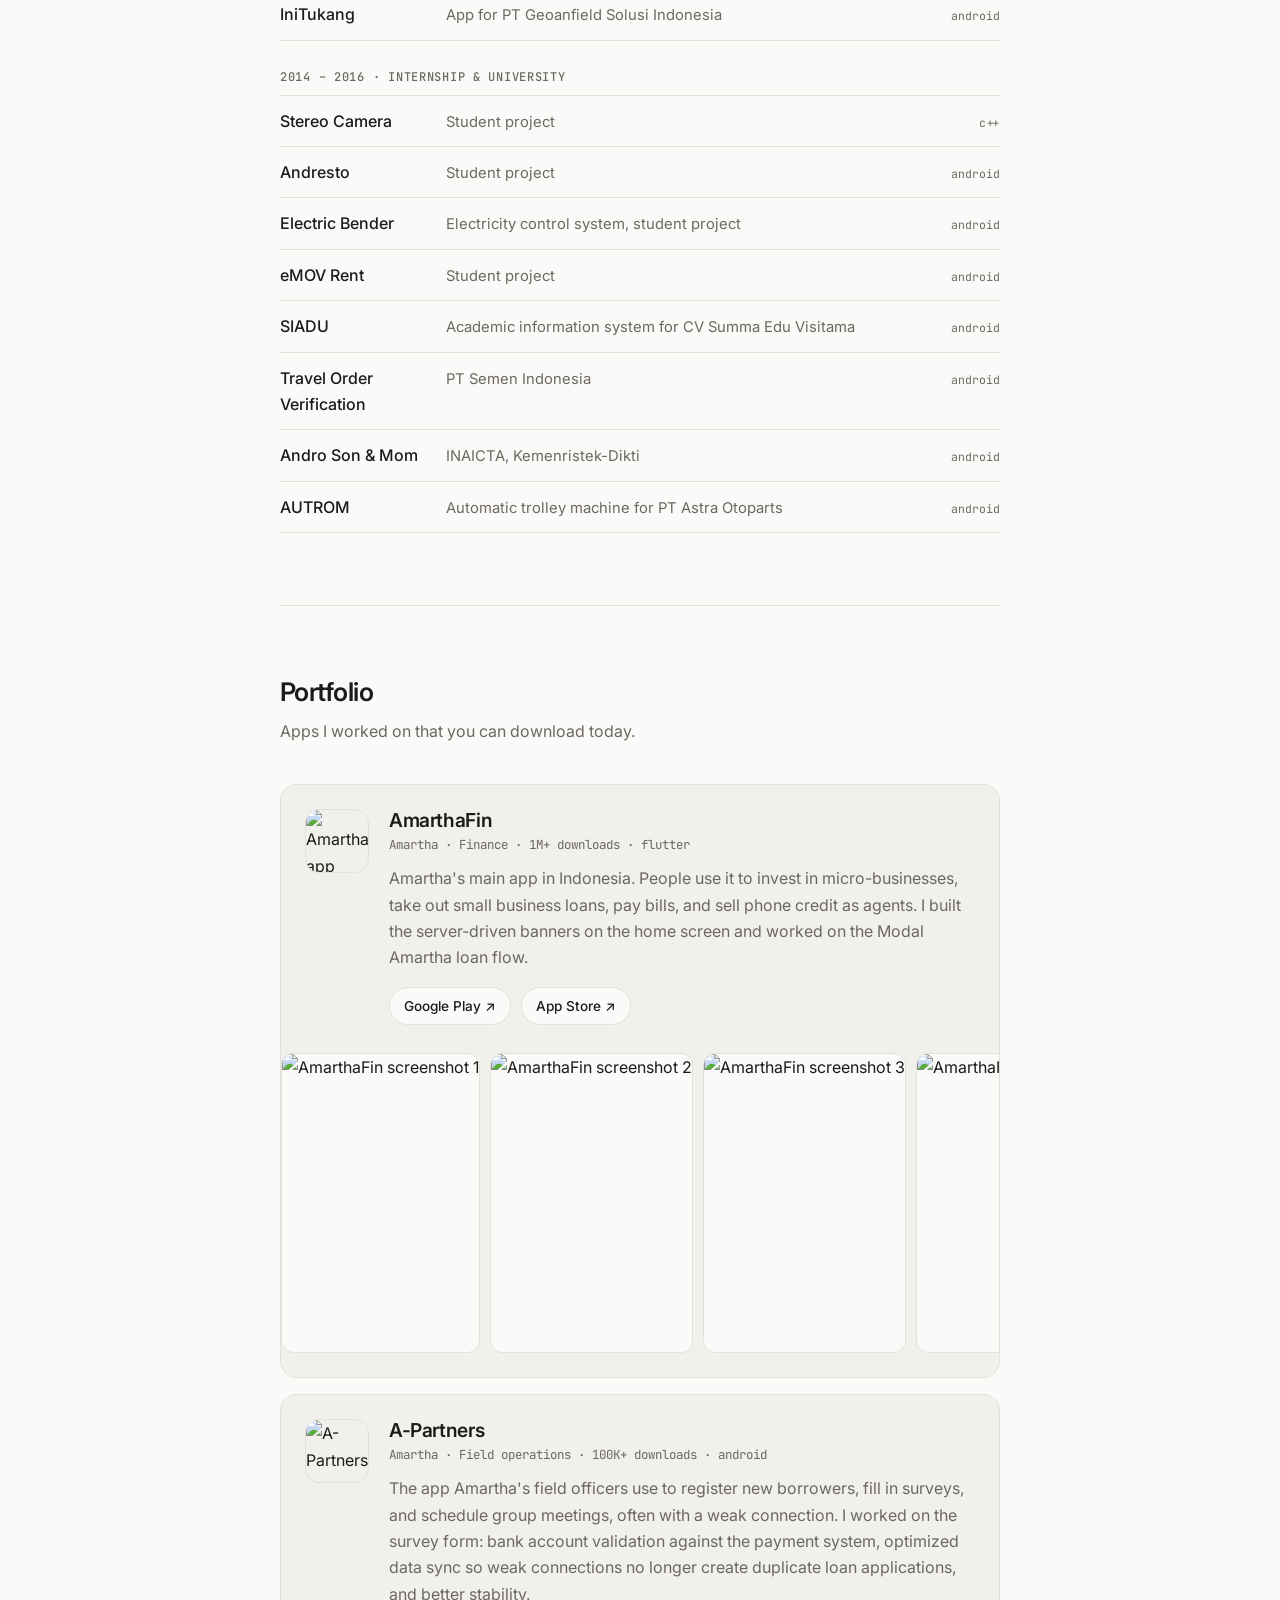
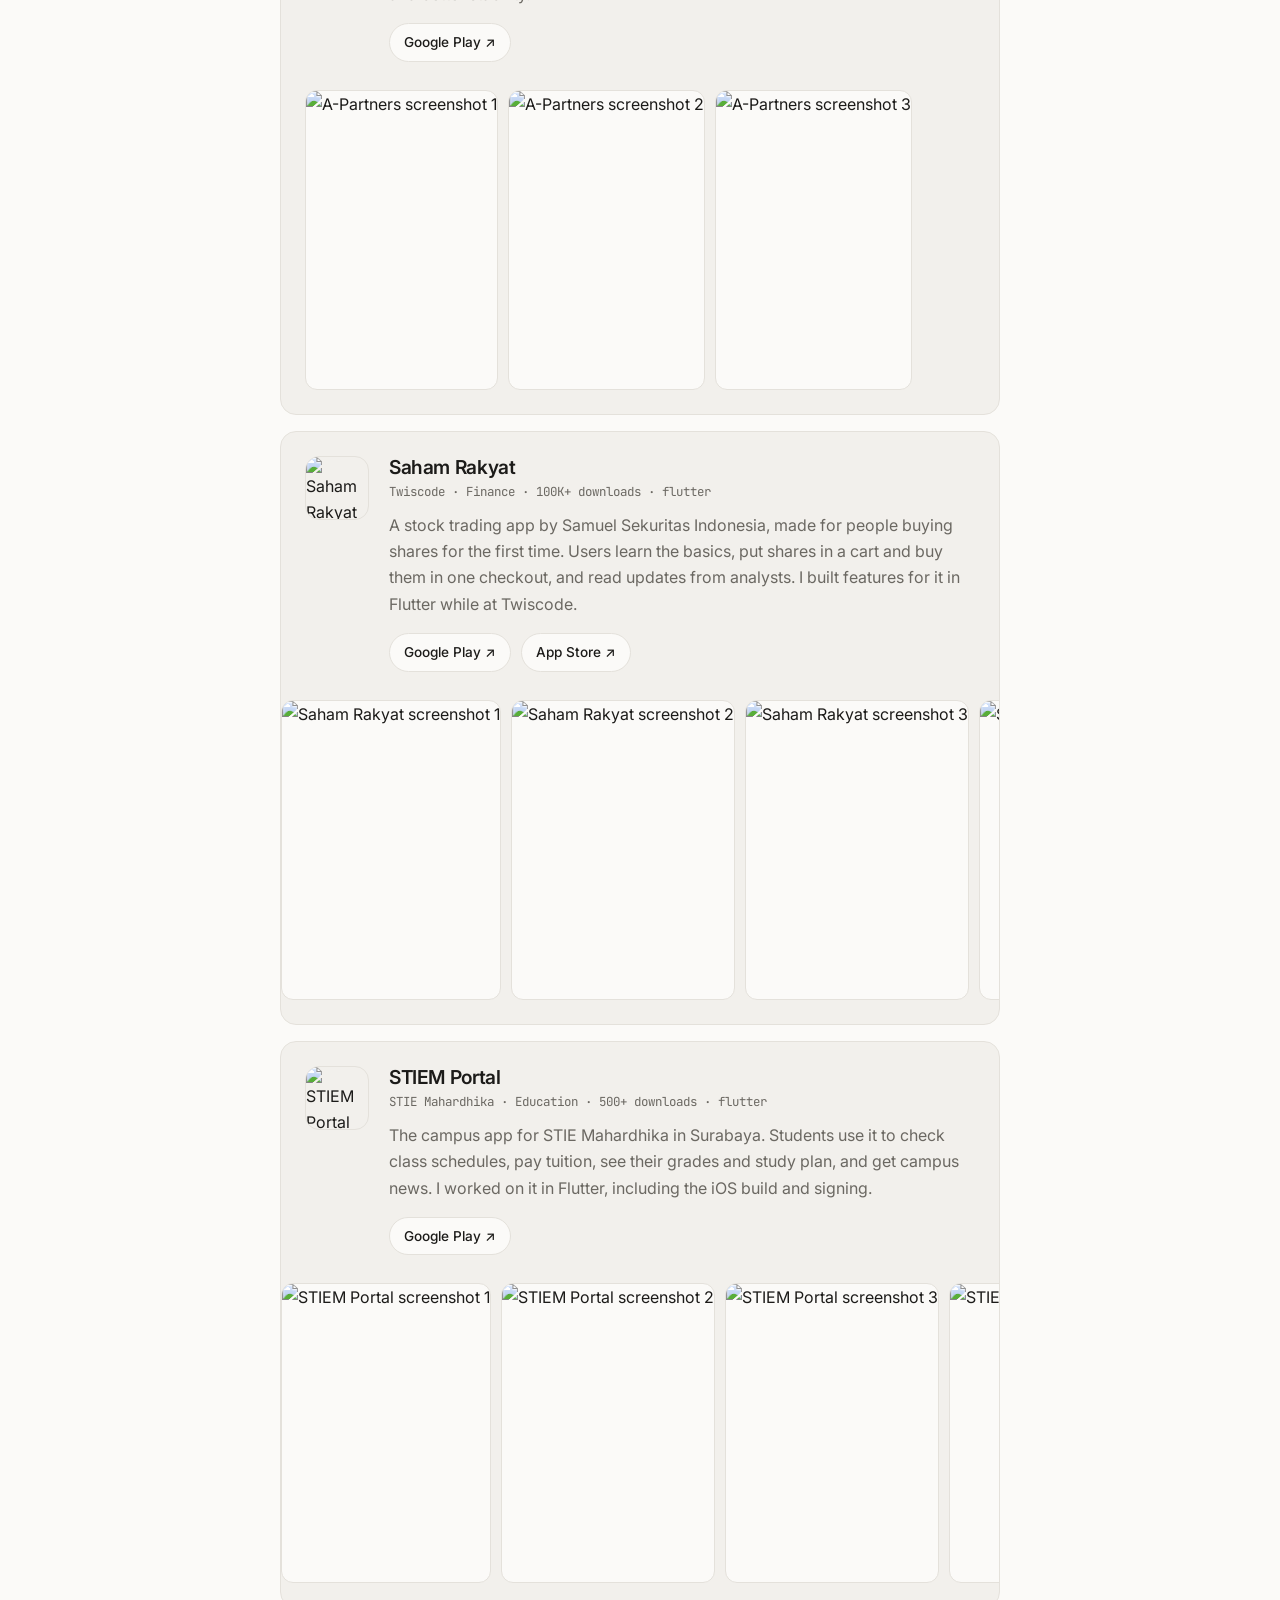
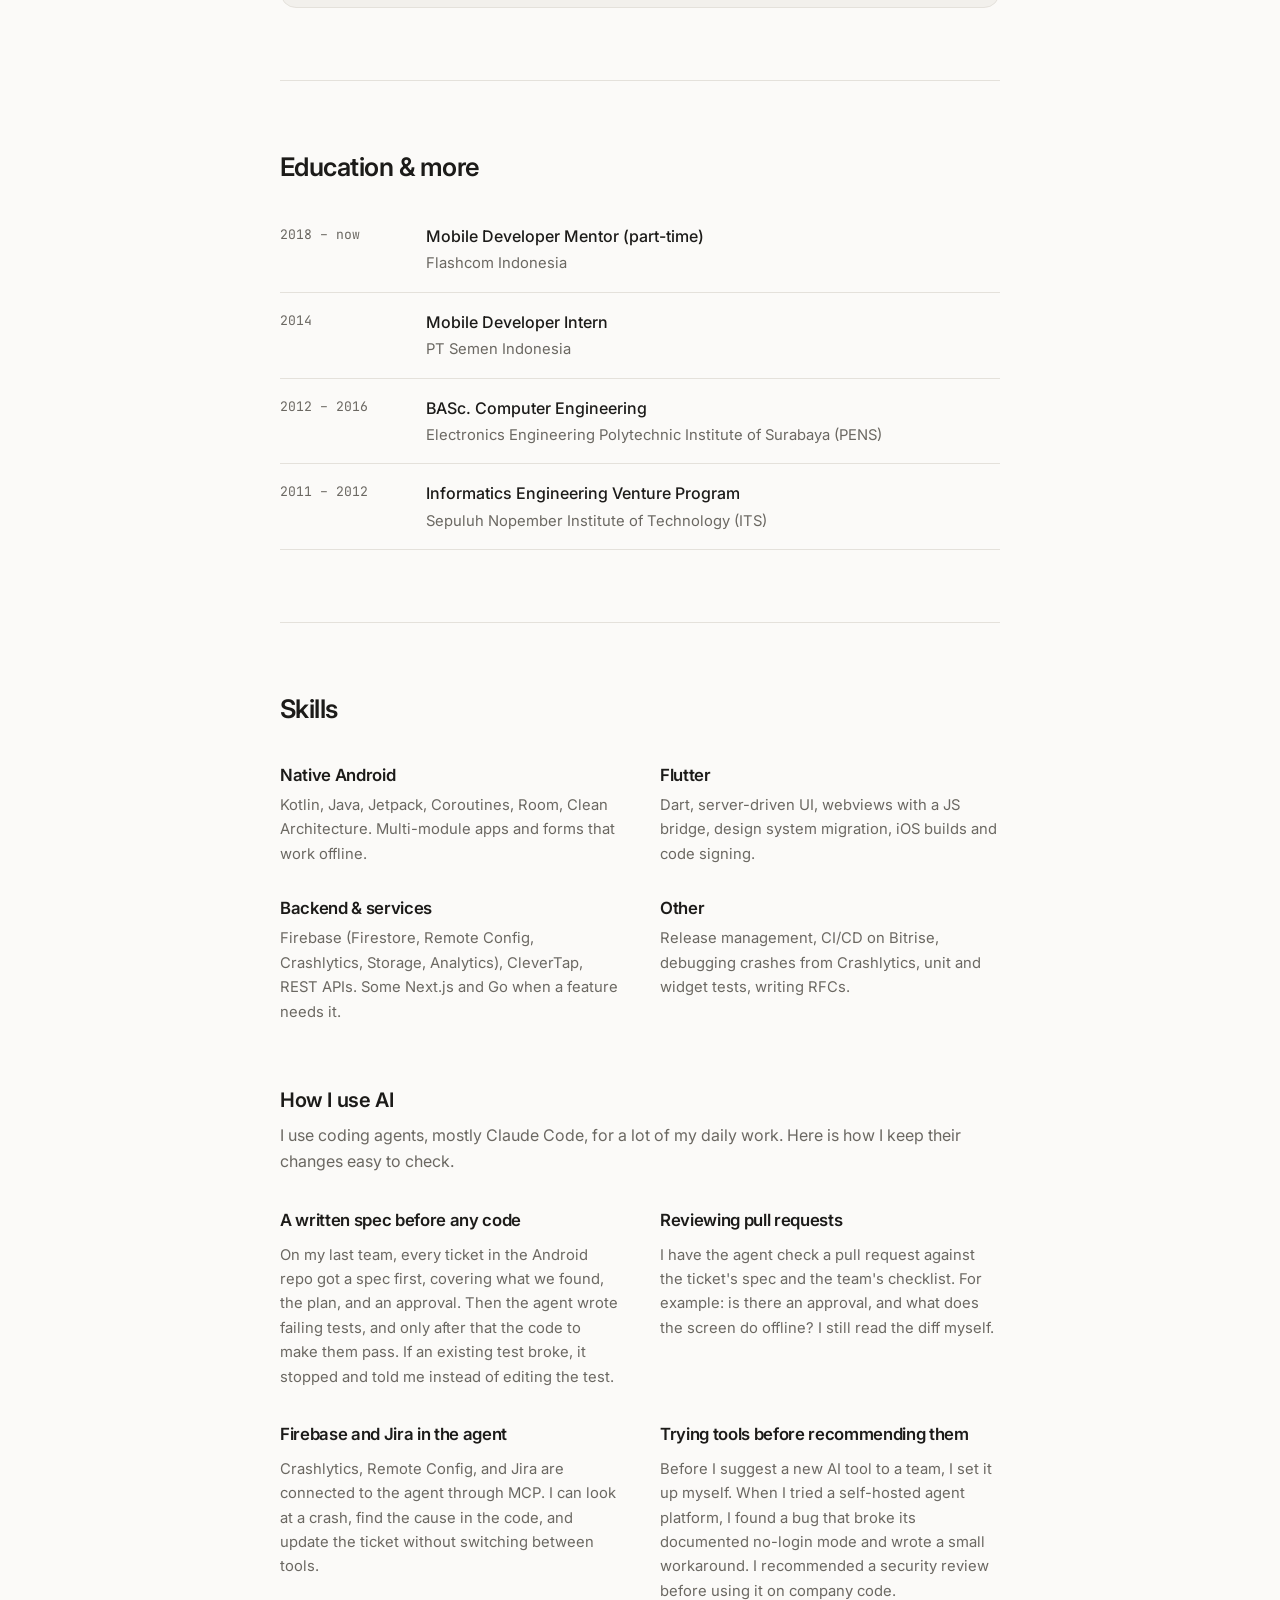
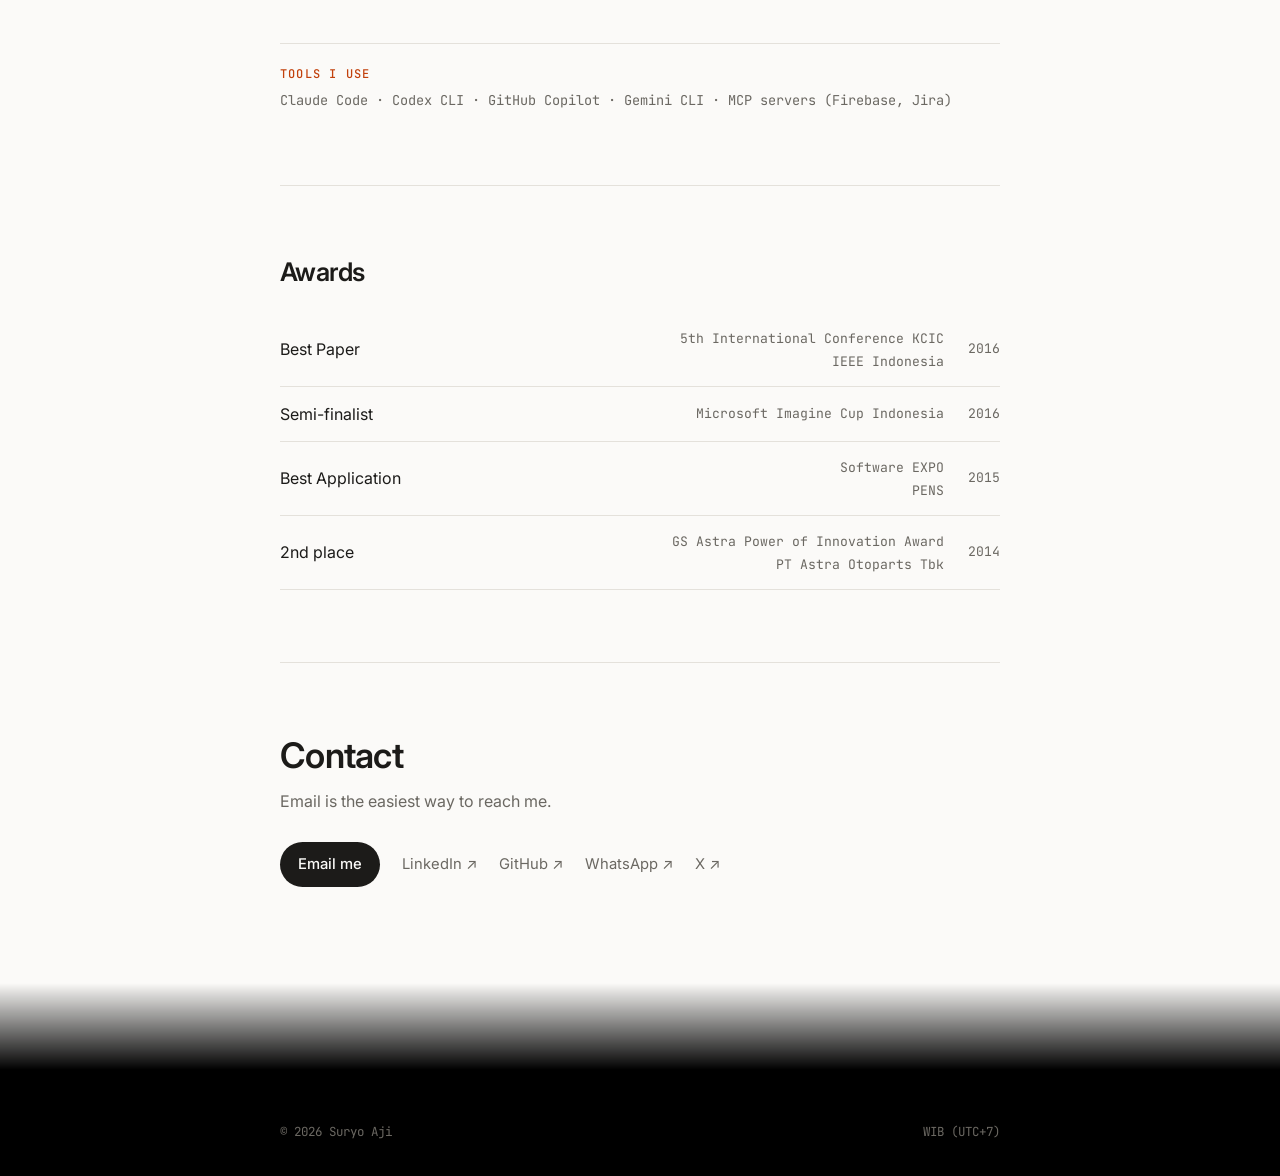
==== commit 04059bf3: "Add Umami analytics and tidy the playground editor and devices - Umami (cookieless) on both pages, l" ====
--- a/index.html
+++ b/index.html
@@ -25,6 +25,8 @@
                 document.documentElement.dataset.theme = dark ? 'dark' : 'light';
             })();
         </script>
+        <!-- Umami analytics: cookieless, only counts visits on the live domain -->
+        <script defer src="https://cloud.umami.is/script.js" data-website-id="f2b177f6-0411-4b99-9e5b-e8010869854e" data-domains="suryoaji.github.io"></script>
     </head>
     <body>
         <canvas class="sky sky-page" aria-hidden="true"></canvas>
@@ -50,8 +52,8 @@
                         <a href="#capabilities" data-i18n="t5">Skills</a>
                         <a href="#contact" data-i18n="t6">Contact</a>
                     </nav>
-                    <button class="lang-toggle" type="button" id="lang-toggle" aria-label="Ganti ke Bahasa Indonesia" lang="id">ID</button>
-                    <button class="theme-toggle" type="button" id="theme-toggle" aria-label="Switch to dark mode">
+                    <button class="lang-toggle" type="button" id="lang-toggle" data-umami-event="Toggle language" aria-label="Ganti ke Bahasa Indonesia" lang="id">ID</button>
+                    <button class="theme-toggle" type="button" id="theme-toggle" data-umami-event="Toggle theme" aria-label="Switch to dark mode">
                         <svg class="icon-moon" viewBox="0 0 24 24" fill="none" stroke="currentColor" stroke-width="2" stroke-linecap="round" stroke-linejoin="round" aria-hidden="true"><path d="M21 12.8A9 9 0 1 1 11.2 3a7 7 0 0 0 9.8 9.8z"/></svg>
                         <svg class="icon-sun" viewBox="0 0 24 24" fill="none" stroke="currentColor" stroke-width="2" stroke-linecap="round" aria-hidden="true"><circle cx="12" cy="12" r="4"/><path d="M12 2v2M12 20v2M4.9 4.9l1.4 1.4M17.7 17.7l1.4 1.4M2 12h2M20 12h2M4.9 19.1l1.4-1.4M17.7 6.3l1.4-1.4"/></svg>
                     </button>
@@ -184,8 +186,8 @@
                             <p class="app-meta" data-i18n="t57">Amartha · Finance · 1M+ downloads · flutter</p>
                             <p data-i18n="t58">Amartha's main app in Indonesia. People use it to invest in micro-businesses, take out small business loans, pay bills, and sell phone credit as agents. I built the server-driven banners on the home screen and worked on the Modal Amartha loan flow.</p>
                             <div class="store-links">
-                                <a class="store" href="https://play.google.com/store/apps/details?id=com.amarthaplus.amarthabeyond">Google Play ↗</a>
-                                <a class="store" href="https://apps.apple.com/id/app/amarthafin/id6446885044">App Store ↗</a>
+                                <a class="store" href="https://play.google.com/store/apps/details?id=com.amarthaplus.amarthabeyond" data-umami-event="Store link" data-umami-event-app="AmarthaFin" data-umami-event-store="Google Play">Google Play ↗</a>
+                                <a class="store" href="https://apps.apple.com/id/app/amarthafin/id6446885044" data-umami-event="Store link" data-umami-event-app="AmarthaFin" data-umami-event-store="App Store">App Store ↗</a>
                             </div>
                         </div>
                         <div class="shots" tabindex="0" aria-label="AmarthaFin screenshots">
@@ -205,7 +207,7 @@
                             <p class="app-meta" data-i18n="t59">Amartha · Field operations · 100K+ downloads · android</p>
                             <p data-i18n="t60">The app Amartha's field officers use to register new borrowers, fill in surveys, and schedule group meetings, often with a weak connection. I worked on the survey form: bank account validation against the payment system, optimized data sync so weak connections no longer create duplicate loan applications, and better stability.</p>
                             <div class="store-links">
-                                <a class="store" href="https://play.google.com/store/apps/details?id=com.amf.superapp.release">Google Play ↗</a>
+                                <a class="store" href="https://play.google.com/store/apps/details?id=com.amf.superapp.release" data-umami-event="Store link" data-umami-event-app="A-Partners" data-umami-event-store="Google Play">Google Play ↗</a>
                             </div>
                         </div>
                         <div class="shots" tabindex="0" aria-label="A-Partners screenshots">
@@ -222,8 +224,8 @@
                             <p class="app-meta" data-i18n="t61">Twiscode · Finance · 100K+ downloads · flutter</p>
                             <p data-i18n="t62">A stock trading app by Samuel Sekuritas Indonesia, made for people buying shares for the first time. Users learn the basics, put shares in a cart and buy them in one checkout, and read updates from analysts. I built features for it in Flutter while at Twiscode.</p>
                             <div class="store-links">
-                                <a class="store" href="https://play.google.com/store/apps/details?id=com.twiscode.sahamrakyat">Google Play ↗</a>
-                                <a class="store" href="https://apps.apple.com/id/app/saham-rakyat/id1544393720">App Store ↗</a>
+                                <a class="store" href="https://play.google.com/store/apps/details?id=com.twiscode.sahamrakyat" data-umami-event="Store link" data-umami-event-app="Saham Rakyat" data-umami-event-store="Google Play">Google Play ↗</a>
+                                <a class="store" href="https://apps.apple.com/id/app/saham-rakyat/id1544393720" data-umami-event="Store link" data-umami-event-app="Saham Rakyat" data-umami-event-store="App Store">App Store ↗</a>
                             </div>
                         </div>
                         <div class="shots" tabindex="0" aria-label="Saham Rakyat screenshots">
@@ -244,7 +246,7 @@
                             <p class="app-meta" data-i18n="t63">STIE Mahardhika · Education · 500+ downloads · flutter</p>
                             <p data-i18n="t64">The campus app for STIE Mahardhika in Surabaya. Students use it to check class schedules, pay tuition, see their grades and study plan, and get campus news. I worked on it in Flutter, including the iOS build and signing.</p>
                             <div class="store-links">
-                                <a class="store" href="https://play.google.com/store/apps/details?id=com.stiem.portal">Google Play ↗</a>
+                                <a class="store" href="https://play.google.com/store/apps/details?id=com.stiem.portal" data-umami-event="Store link" data-umami-event-app="STIEM Portal" data-umami-event-store="Google Play">Google Play ↗</a>
                             </div>
                         </div>
                         <div class="shots" tabindex="0" aria-label="STIEM Portal screenshots">
@@ -354,11 +356,11 @@
                 <h2 data-i18n="t6">Contact</h2>
                 <p class="muted" data-i18n="t94">Email is the easiest way to reach me.</p>
                 <div class="actions">
-                    <a class="btn" href="mailto:suryojiwa@gmail.com" data-i18n="t95">Email me</a>
-                    <a class="link" href="https://linkedin.com/in/suryoajiw">LinkedIn ↗</a>
-                    <a class="link" href="https://github.com/suryoaji">GitHub ↗</a>
-                    <a class="link" href="https://wa.me/62817212108">WhatsApp ↗</a>
-                    <a class="link" href="https://x.com/suryoajiw">X ↗</a>
+                    <a class="btn" href="mailto:suryojiwa@gmail.com" data-umami-event="Contact" data-umami-event-channel="Email" data-i18n="t95">Email me</a>
+                    <a class="link" href="https://linkedin.com/in/suryoajiw" data-umami-event="Contact" data-umami-event-channel="LinkedIn">LinkedIn ↗</a>
+                    <a class="link" href="https://github.com/suryoaji" data-umami-event="Contact" data-umami-event-channel="GitHub">GitHub ↗</a>
+                    <a class="link" href="https://wa.me/62817212108" data-umami-event="Contact" data-umami-event-channel="WhatsApp">WhatsApp ↗</a>
+                    <a class="link" href="https://x.com/suryoajiw" data-umami-event="Contact" data-umami-event-channel="X">X ↗</a>
                 </div>
             </section>
         </main>
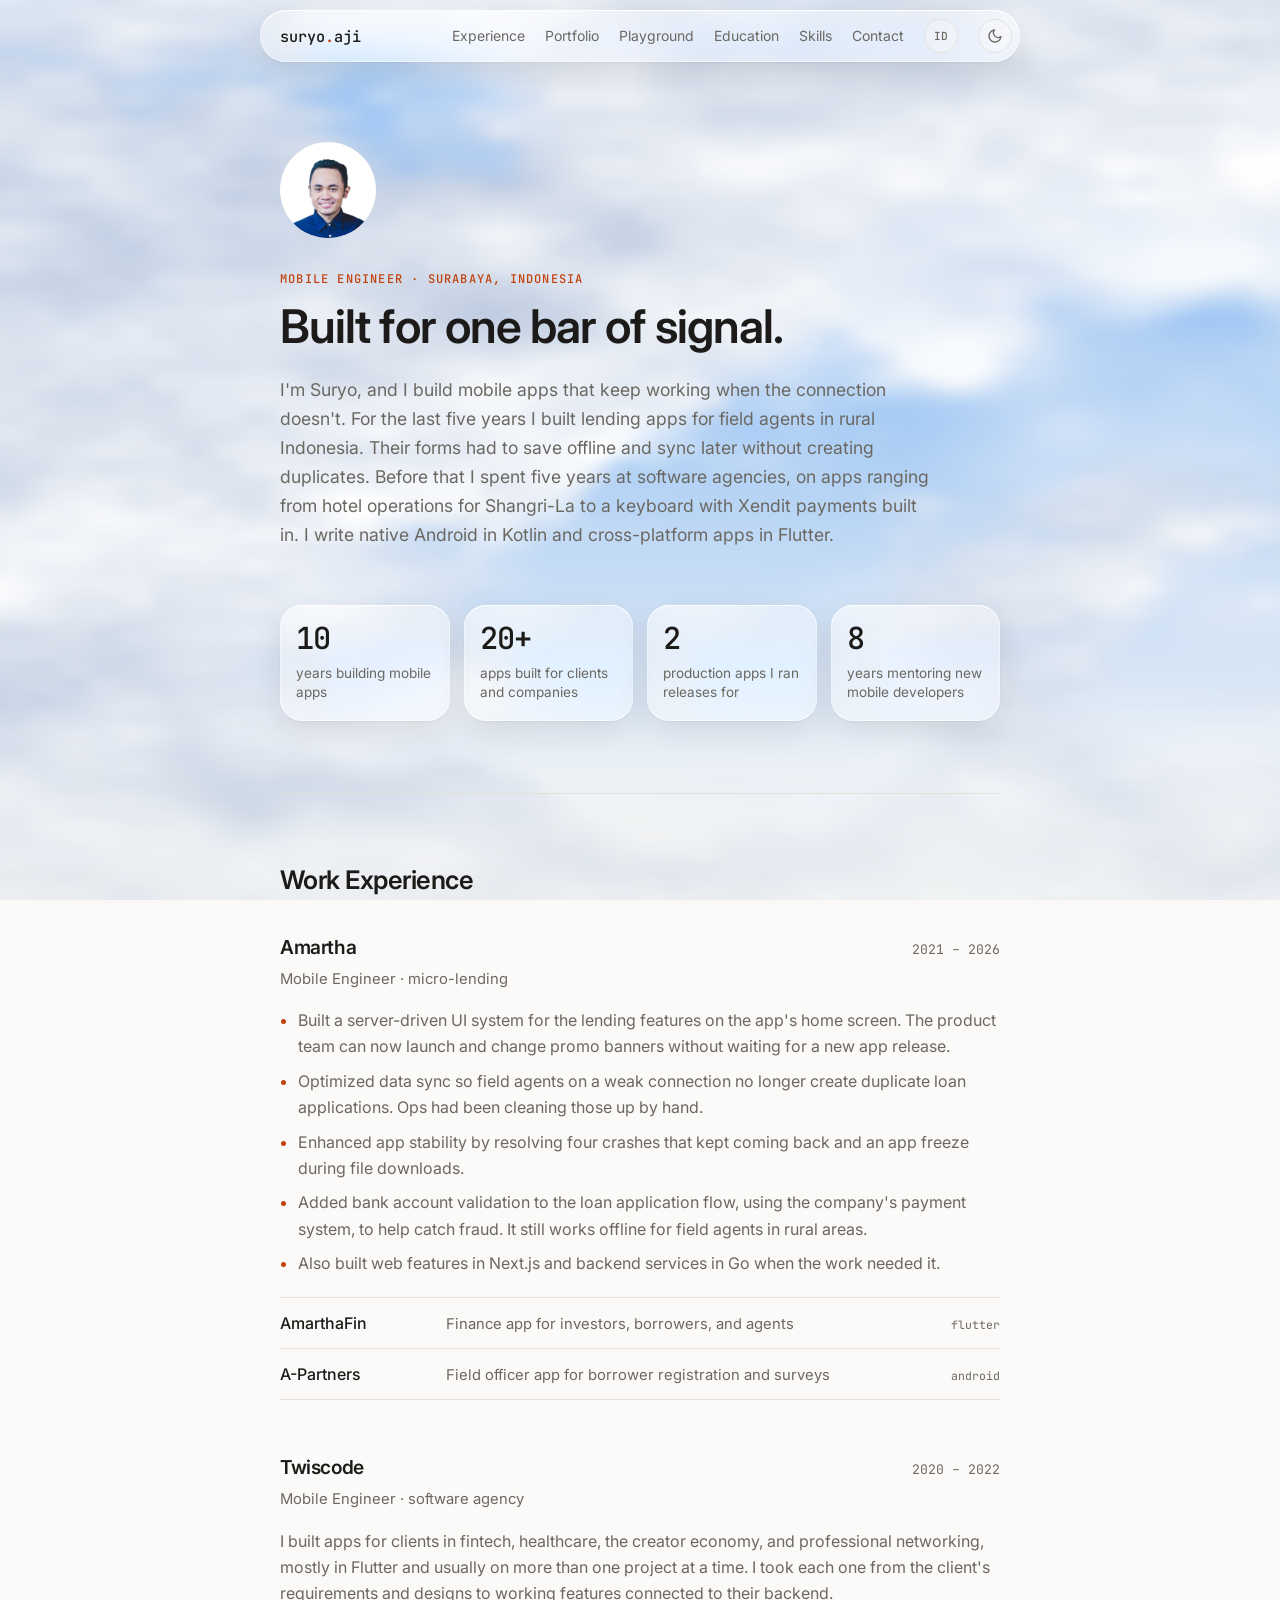
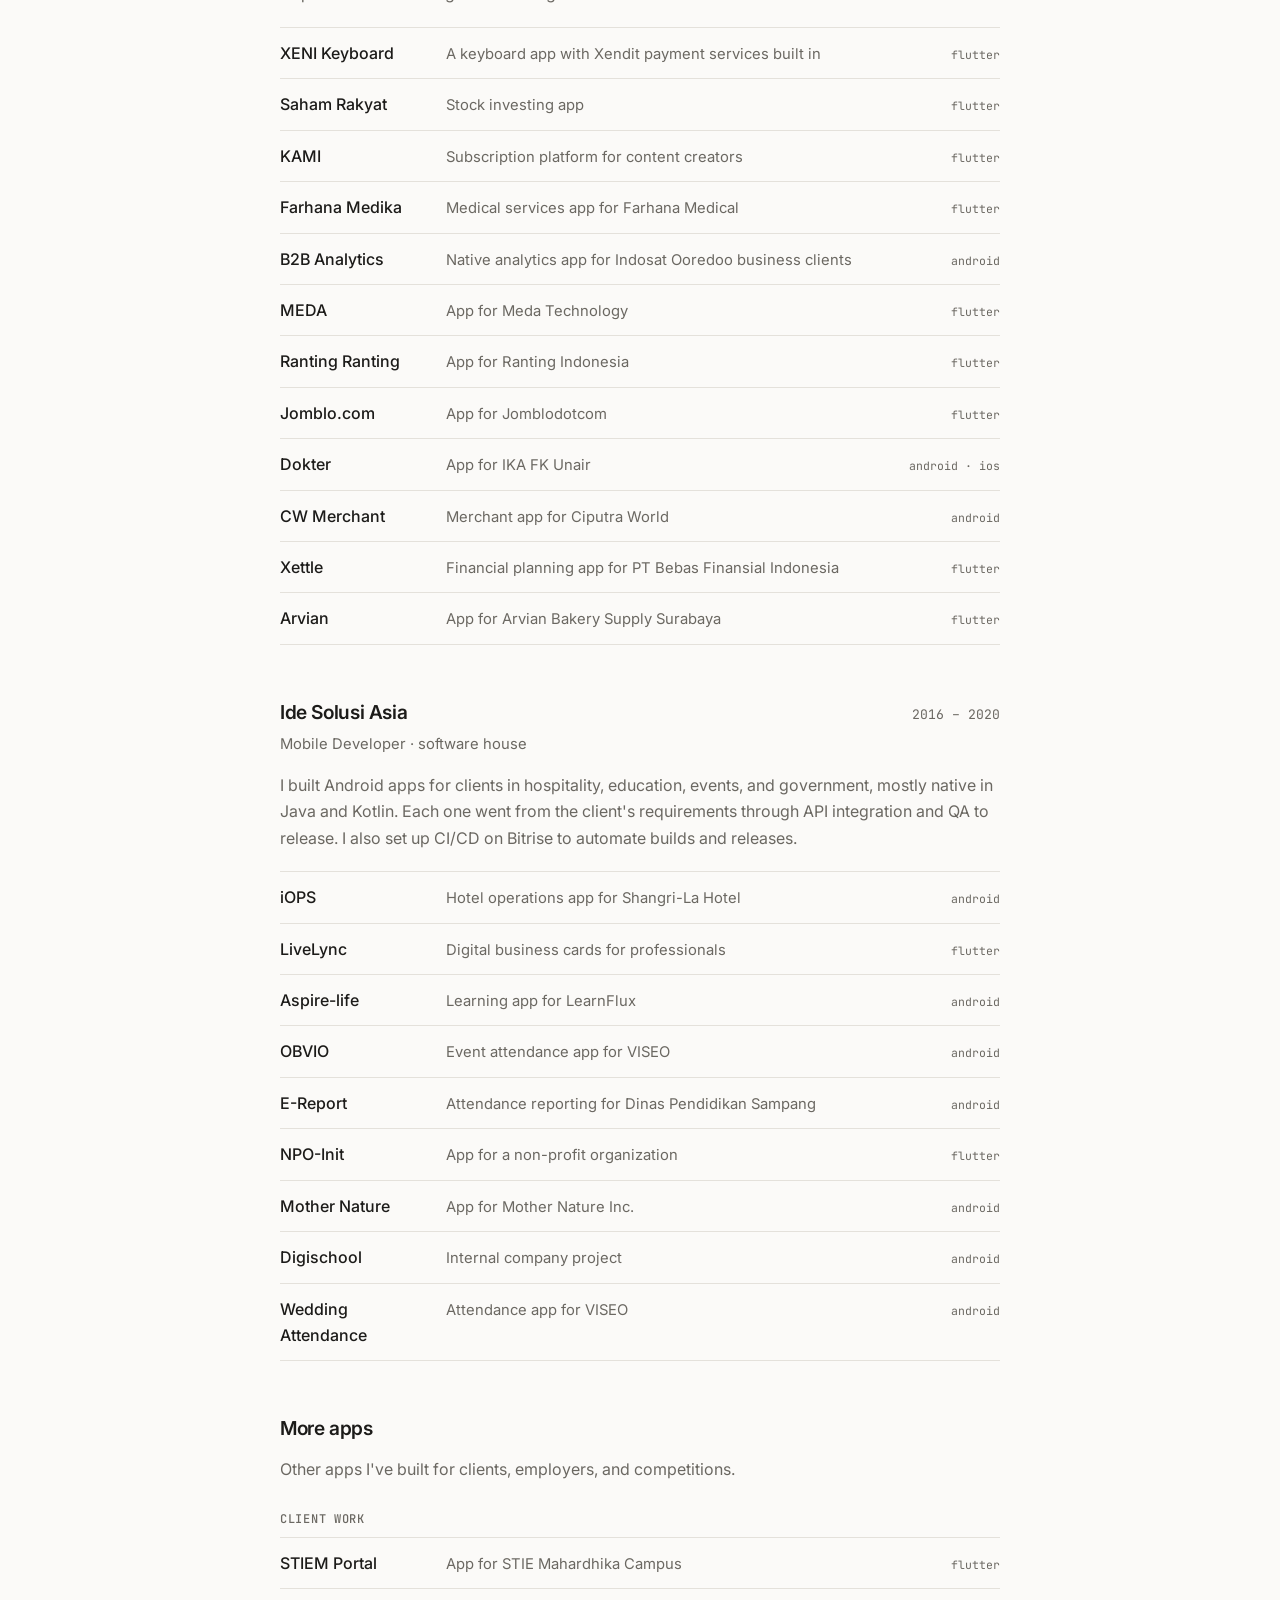
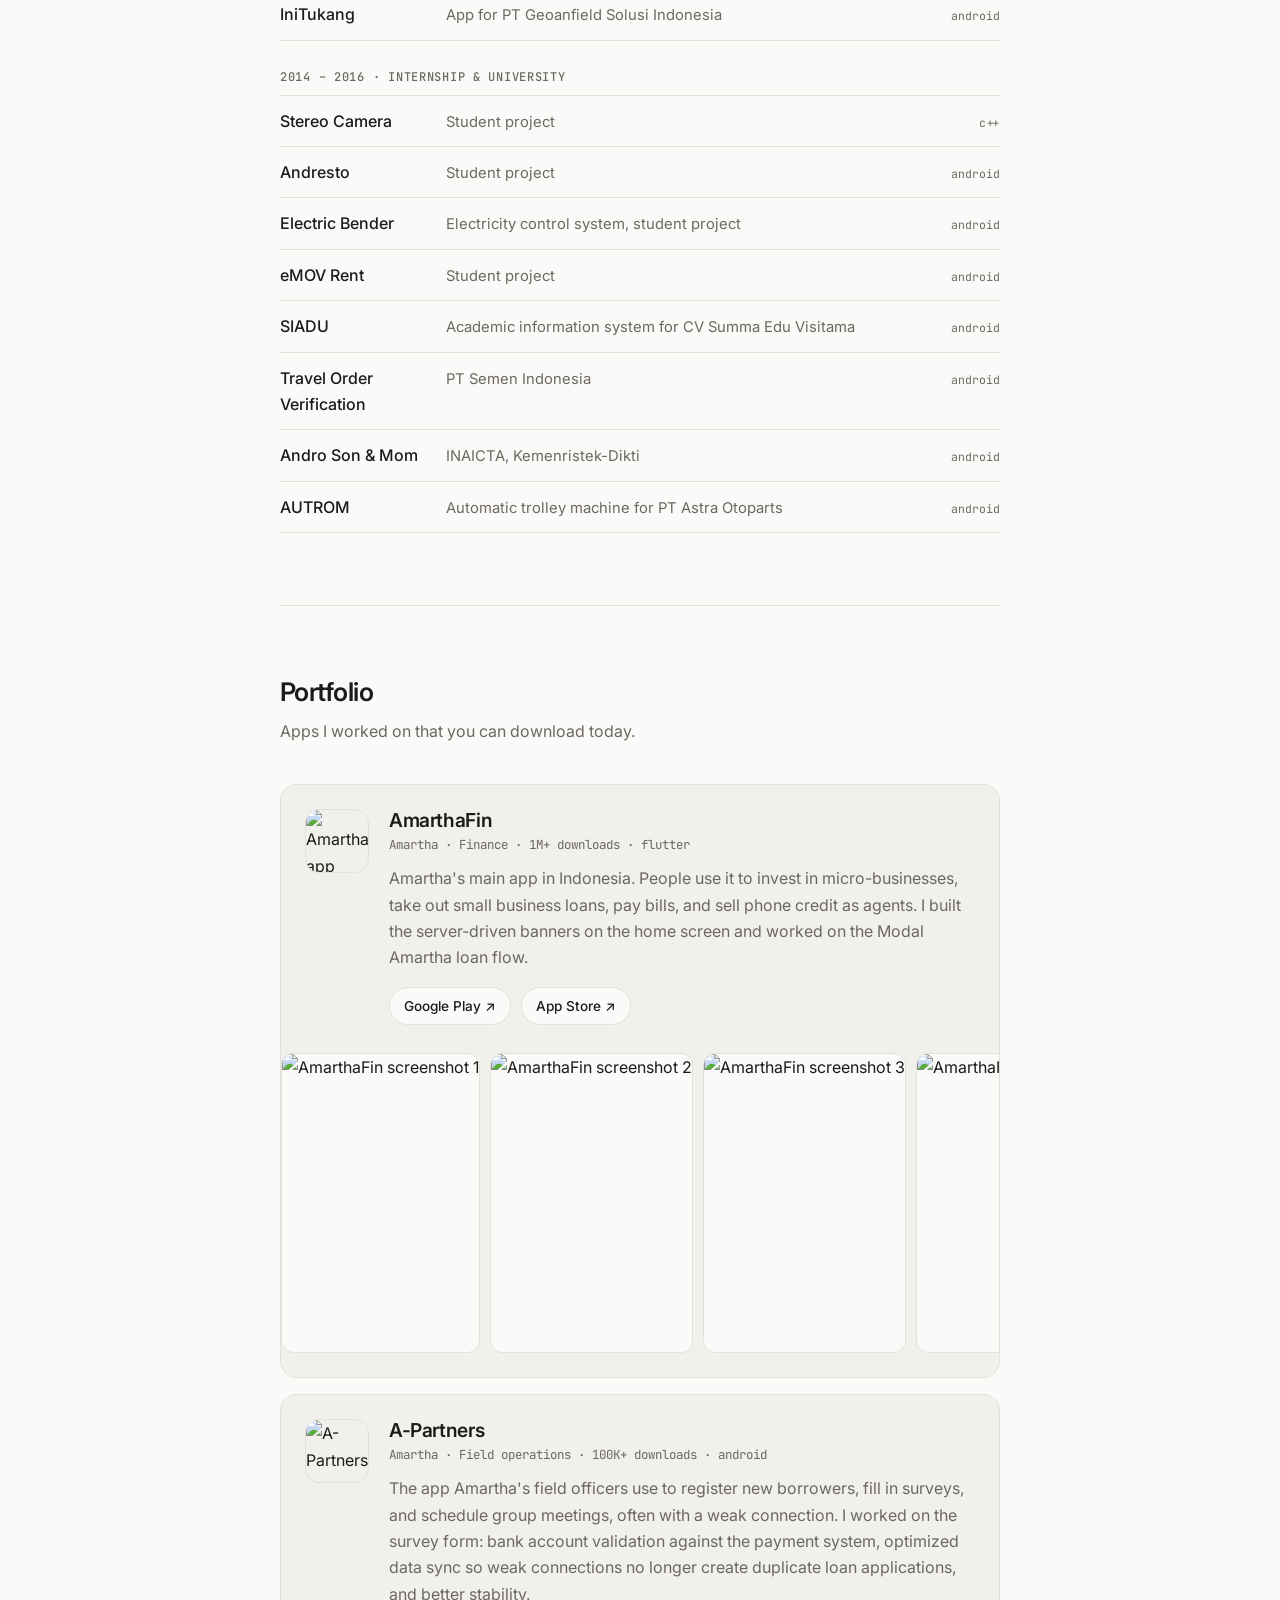
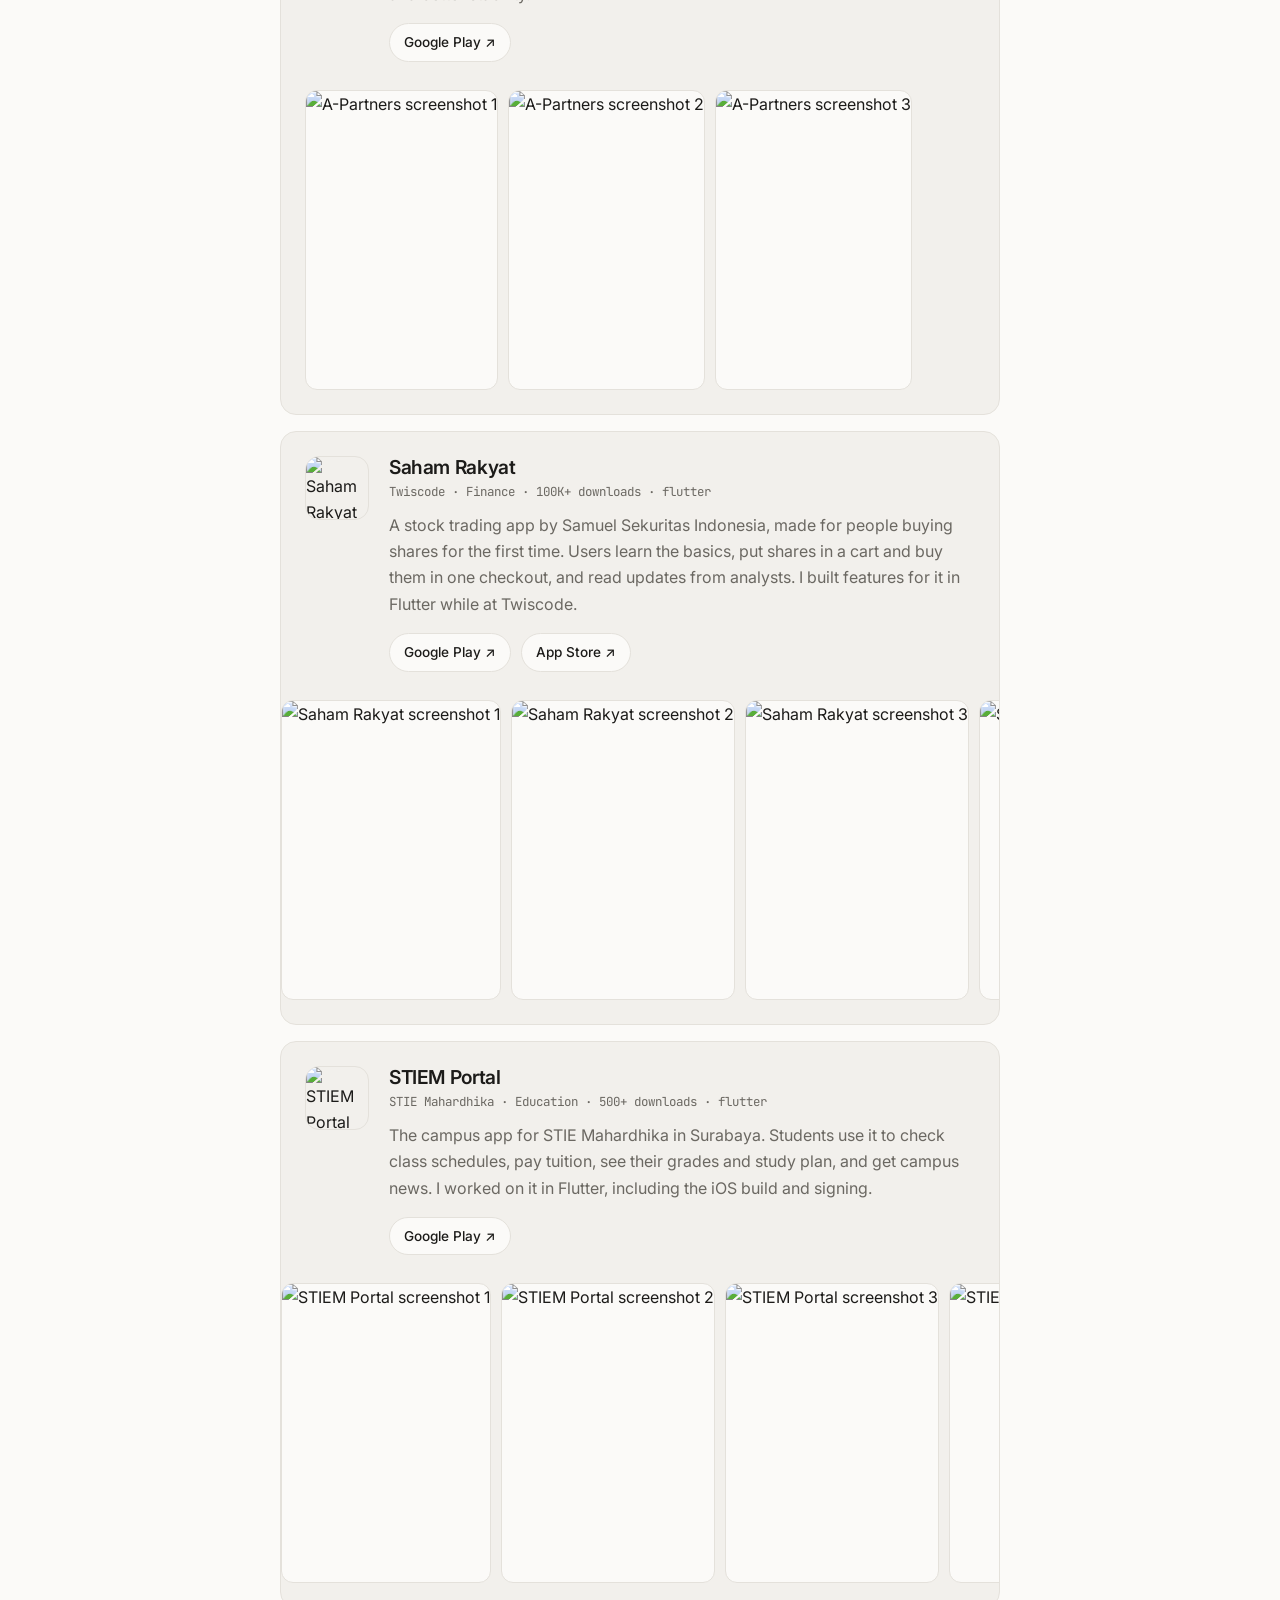
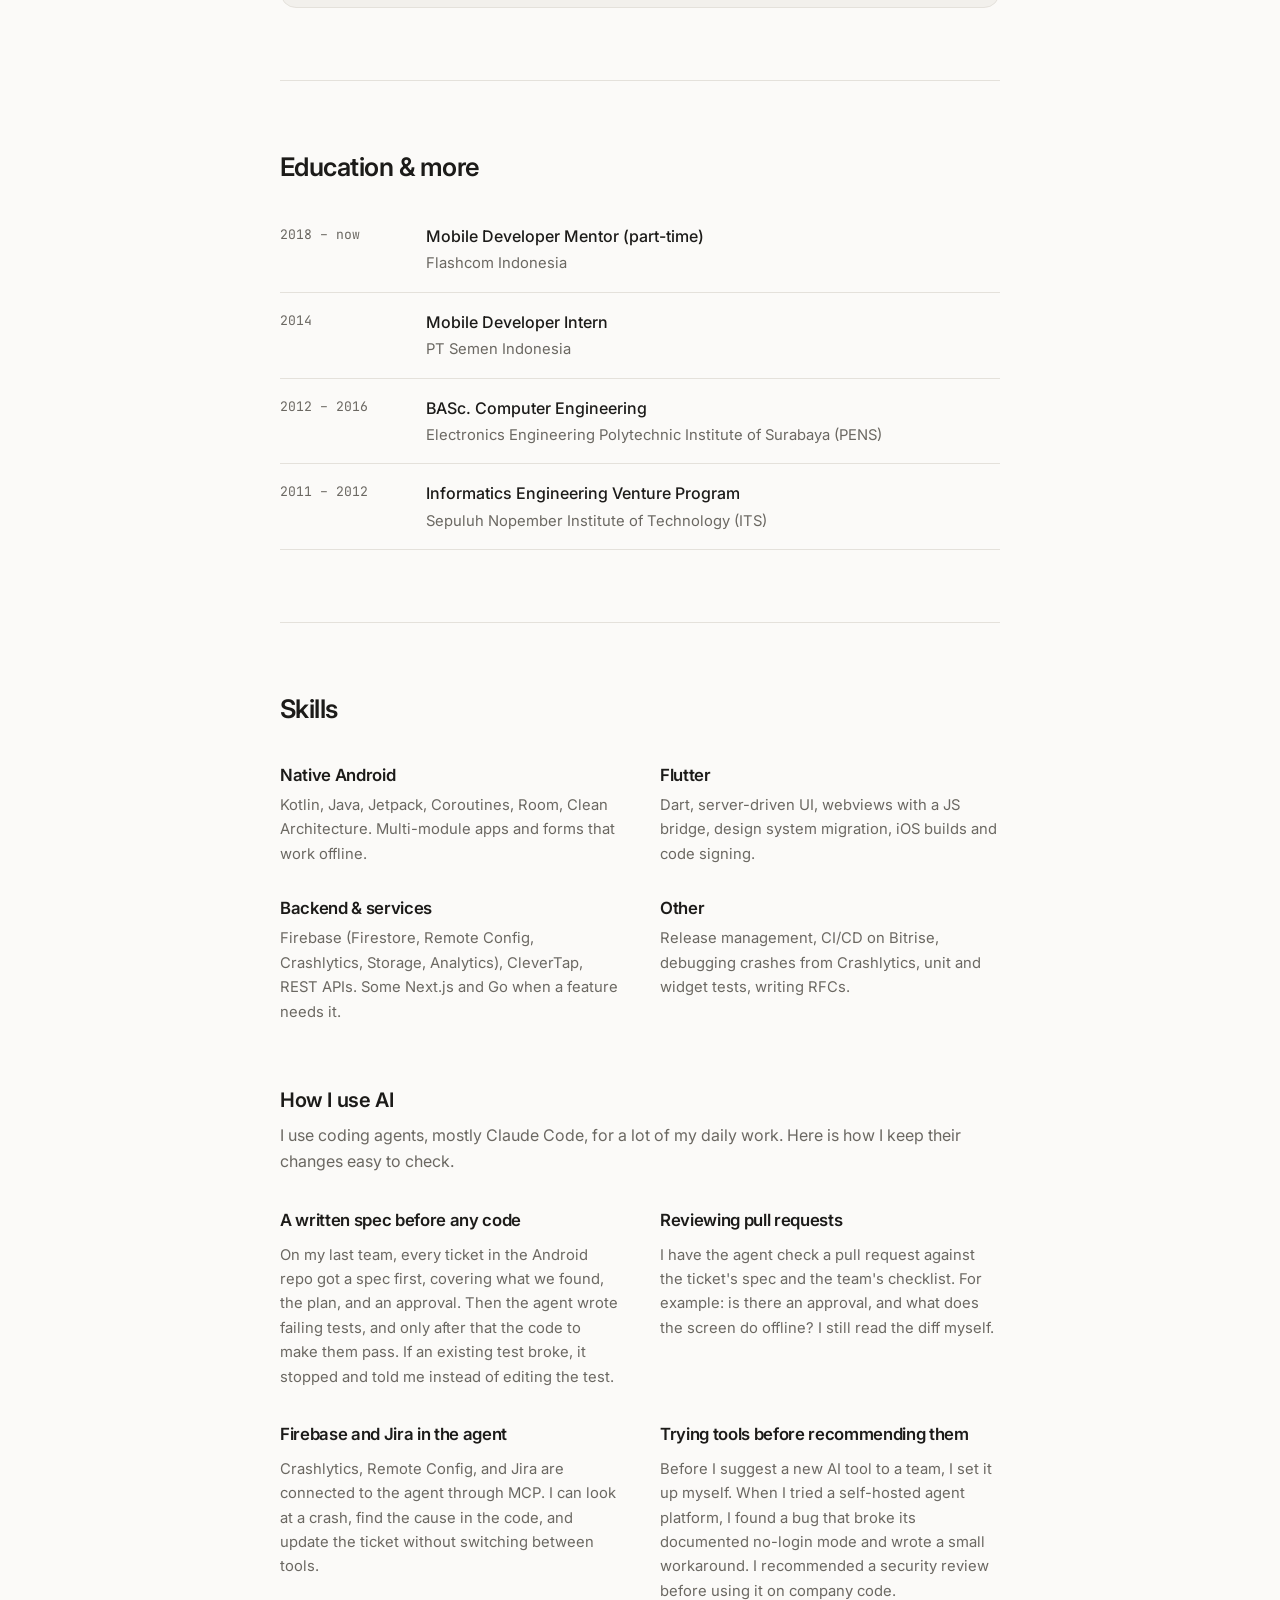
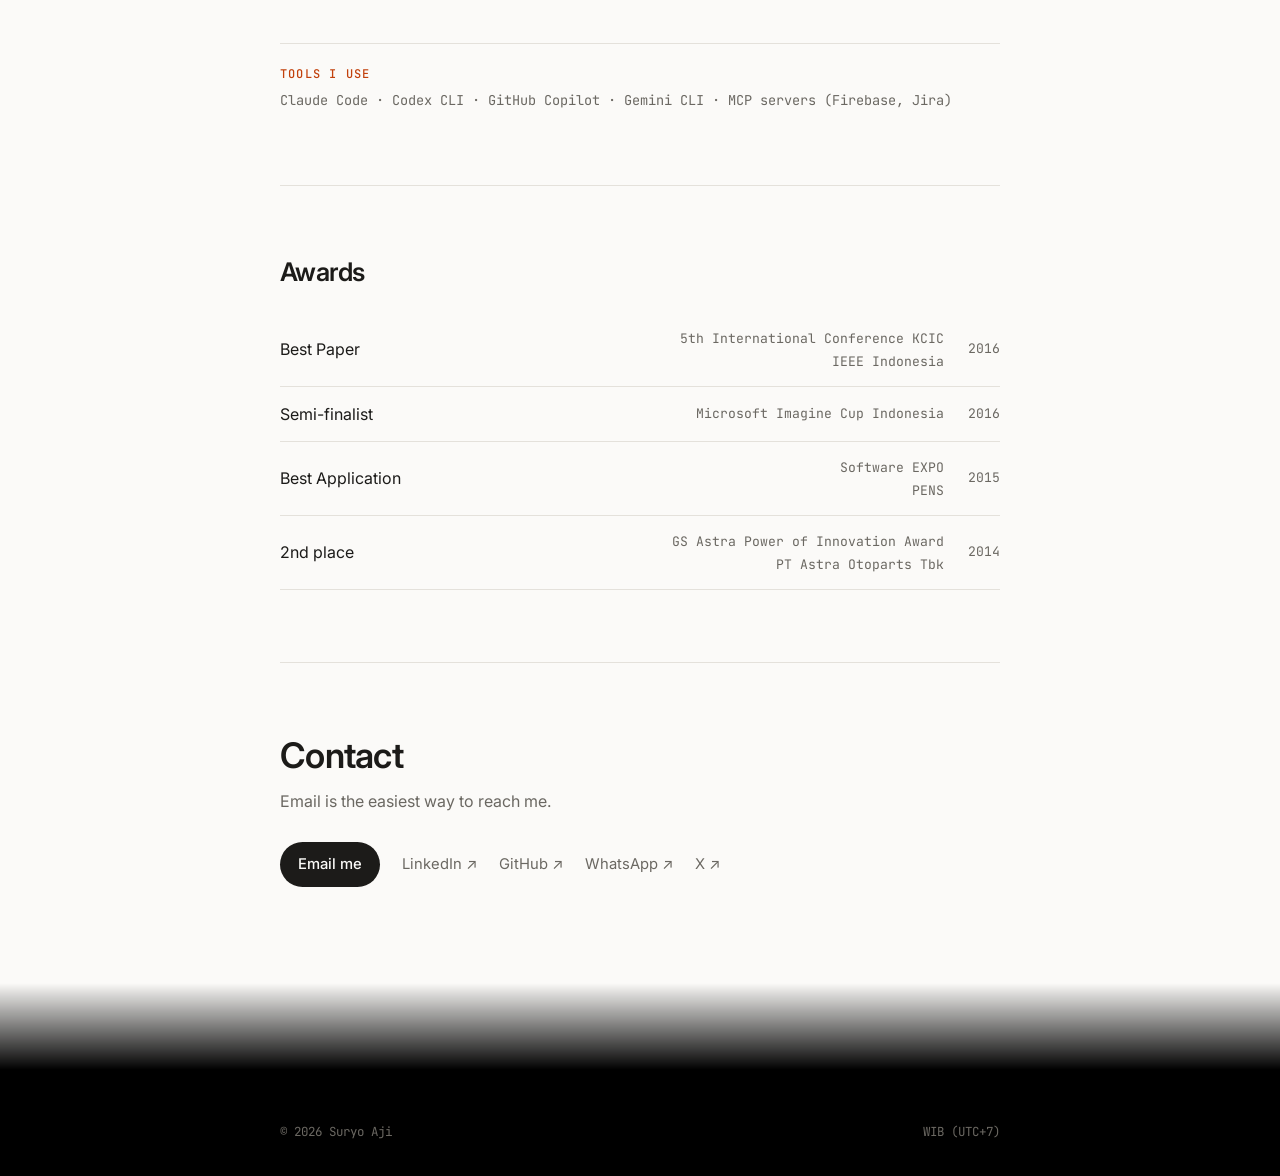
==== commit 9ef8f244: "Add offline sync playground, topic tabs and first-visit tips - Offline sync tab: an outbox of field " ====
--- a/index.html
+++ b/index.html
@@ -375,6 +375,6 @@
 
         <script src="js/i18n.js?v=2"></script>
         <script src="js/scripts.js?v=6"></script>
-        <script src="js/sky.js?v=16"></script>
+        <script src="js/sky.js?v=17"></script>
     </body>
 </html>
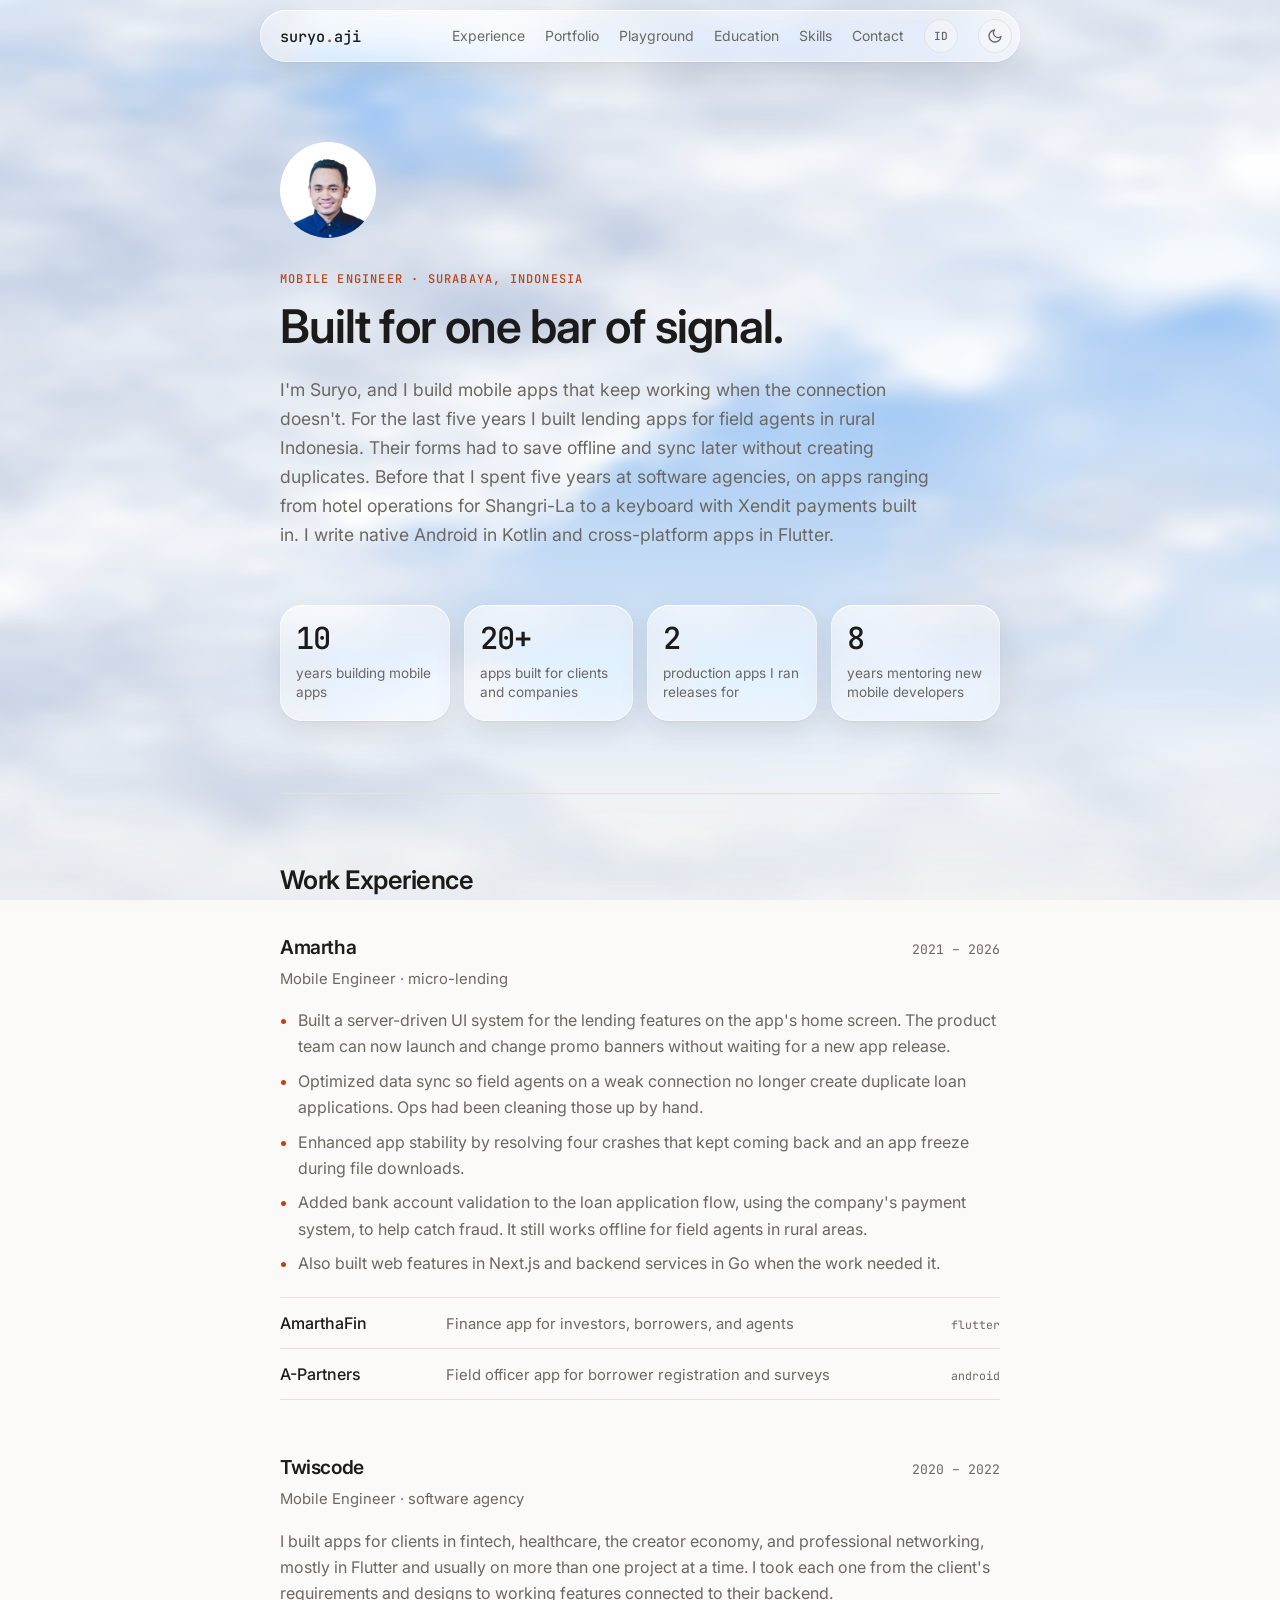
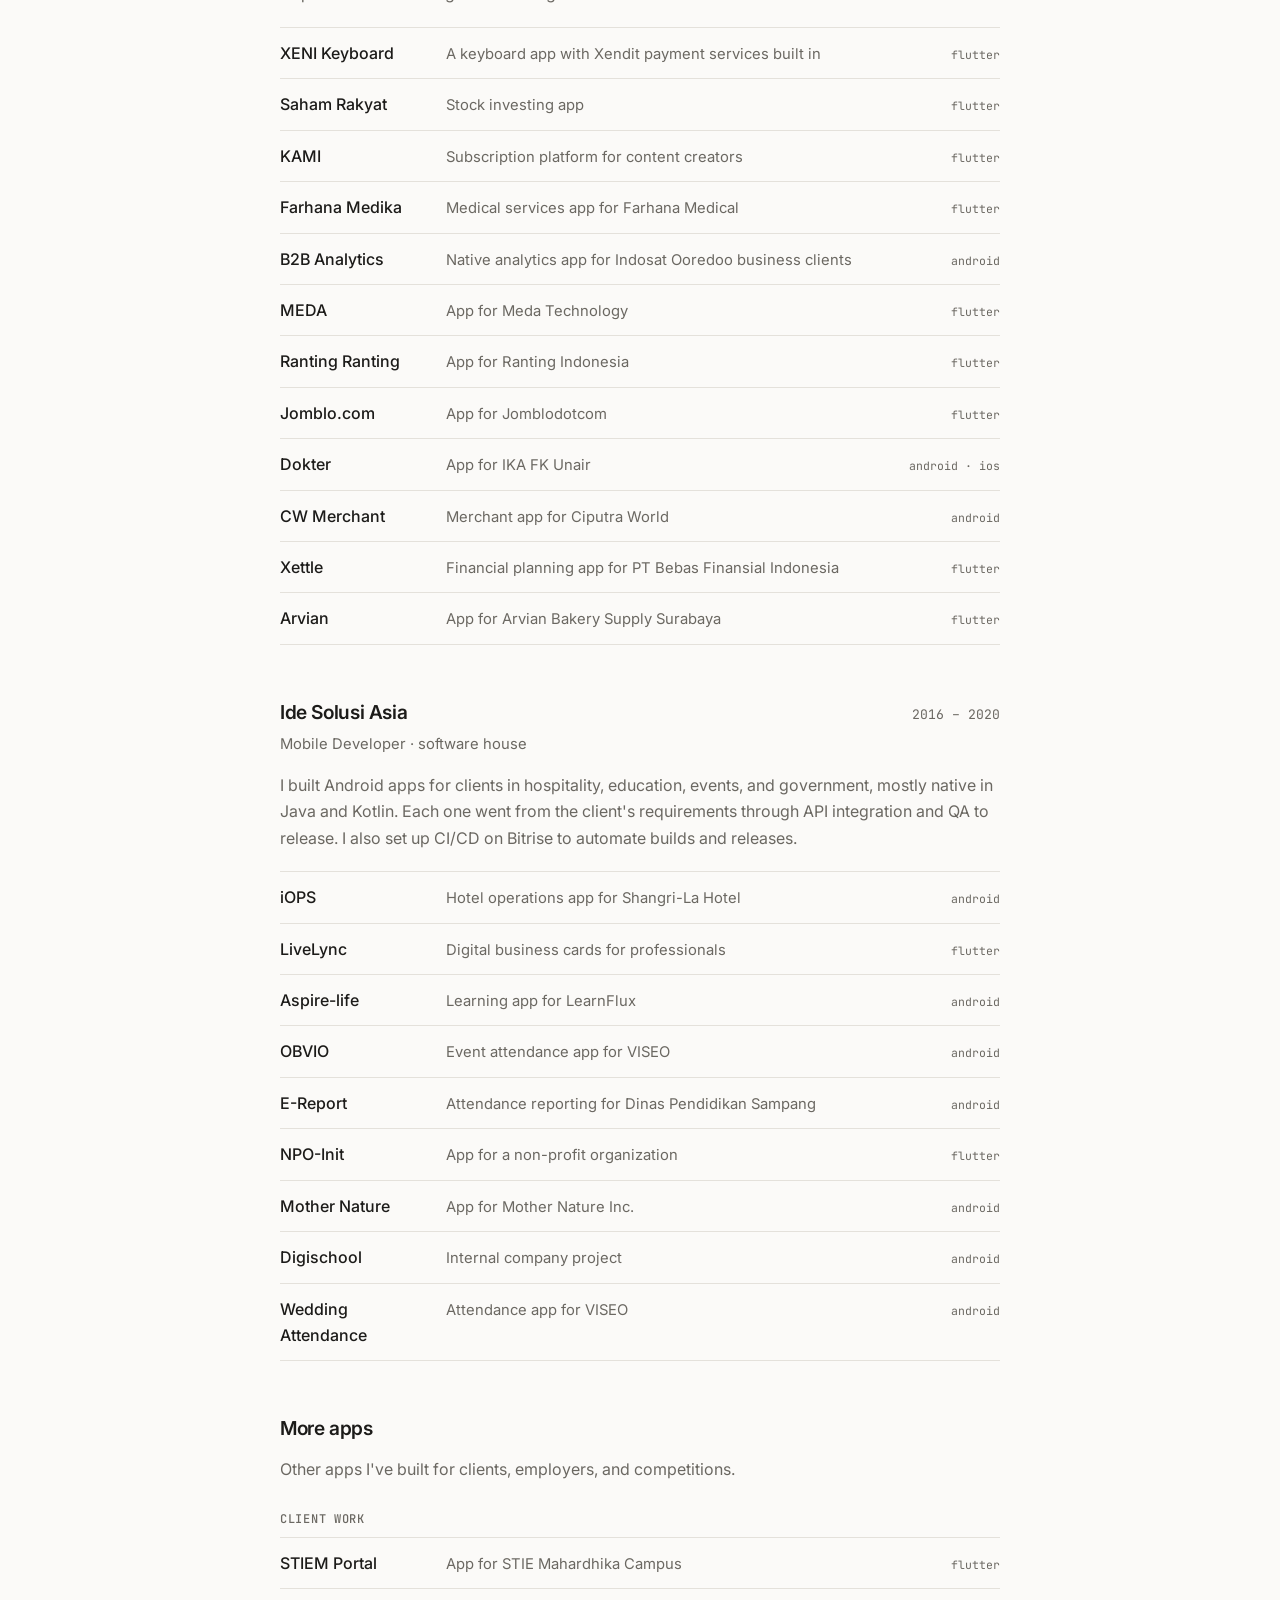
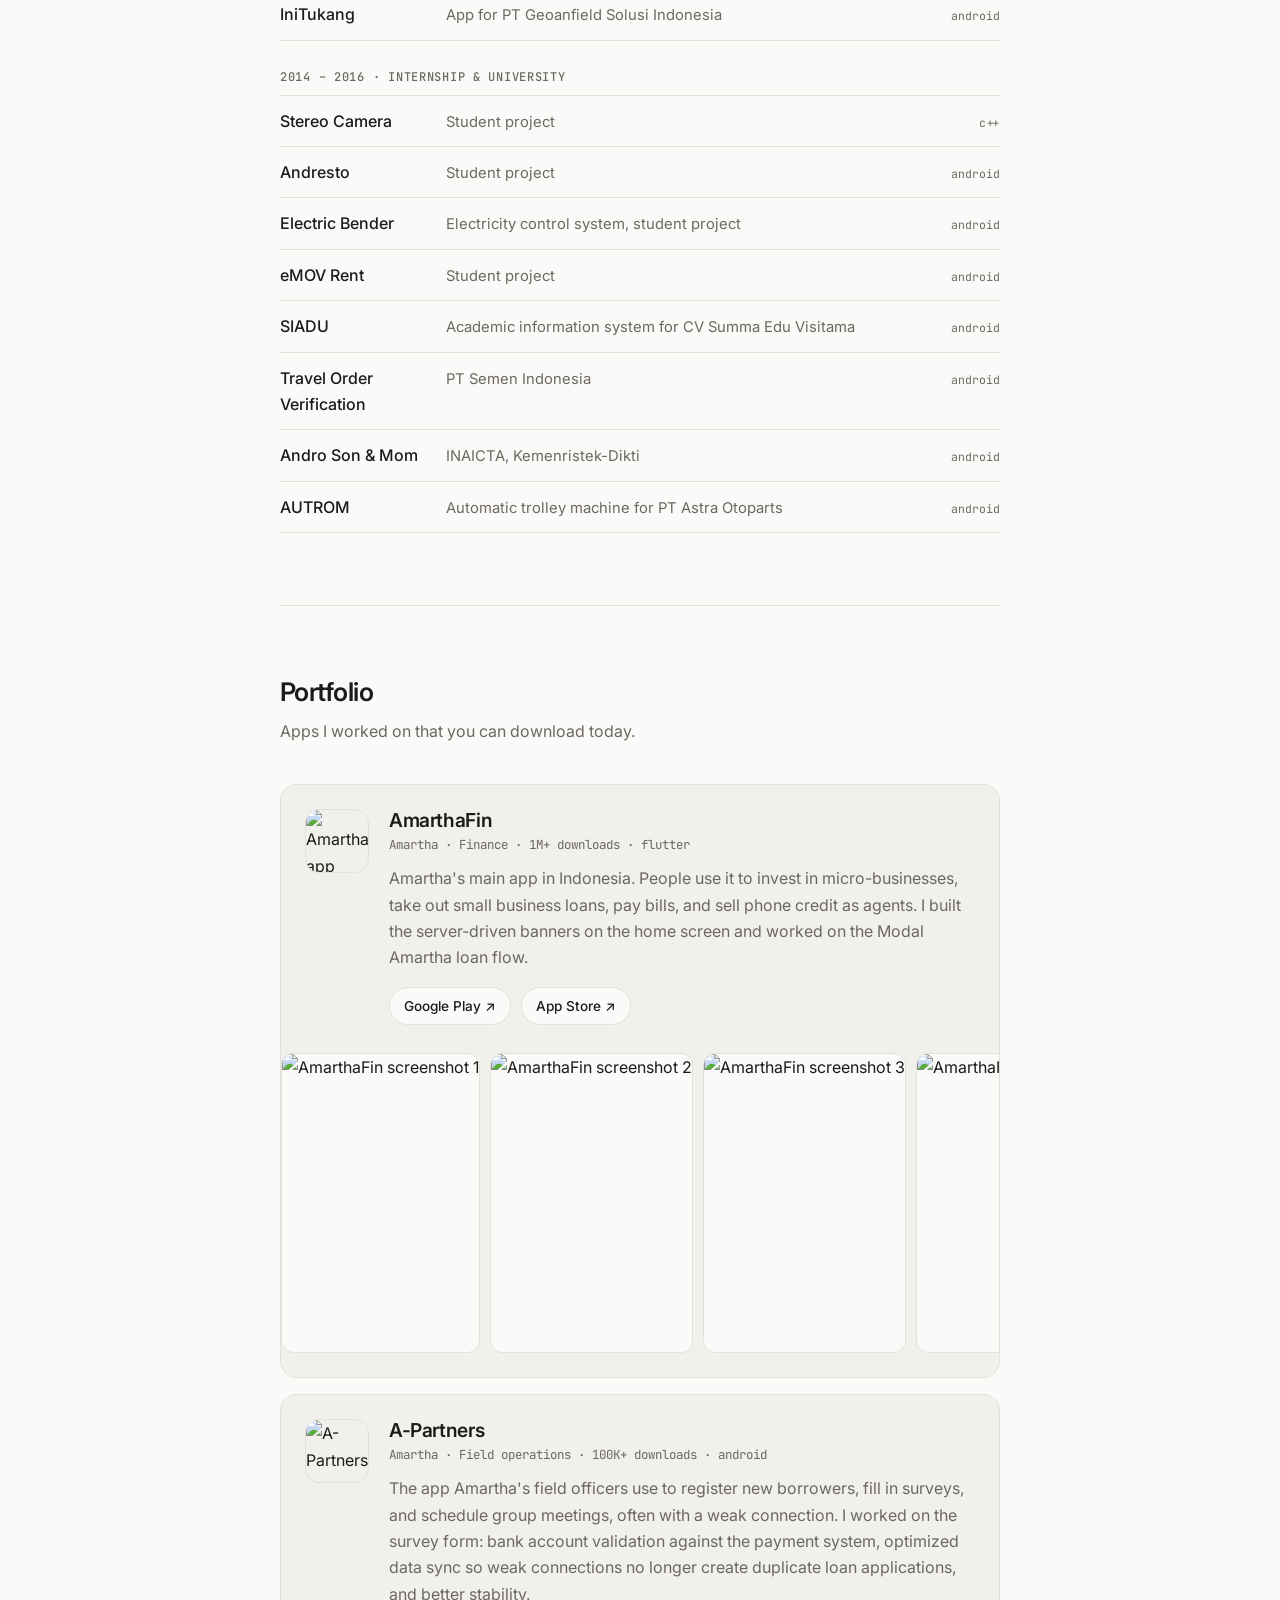
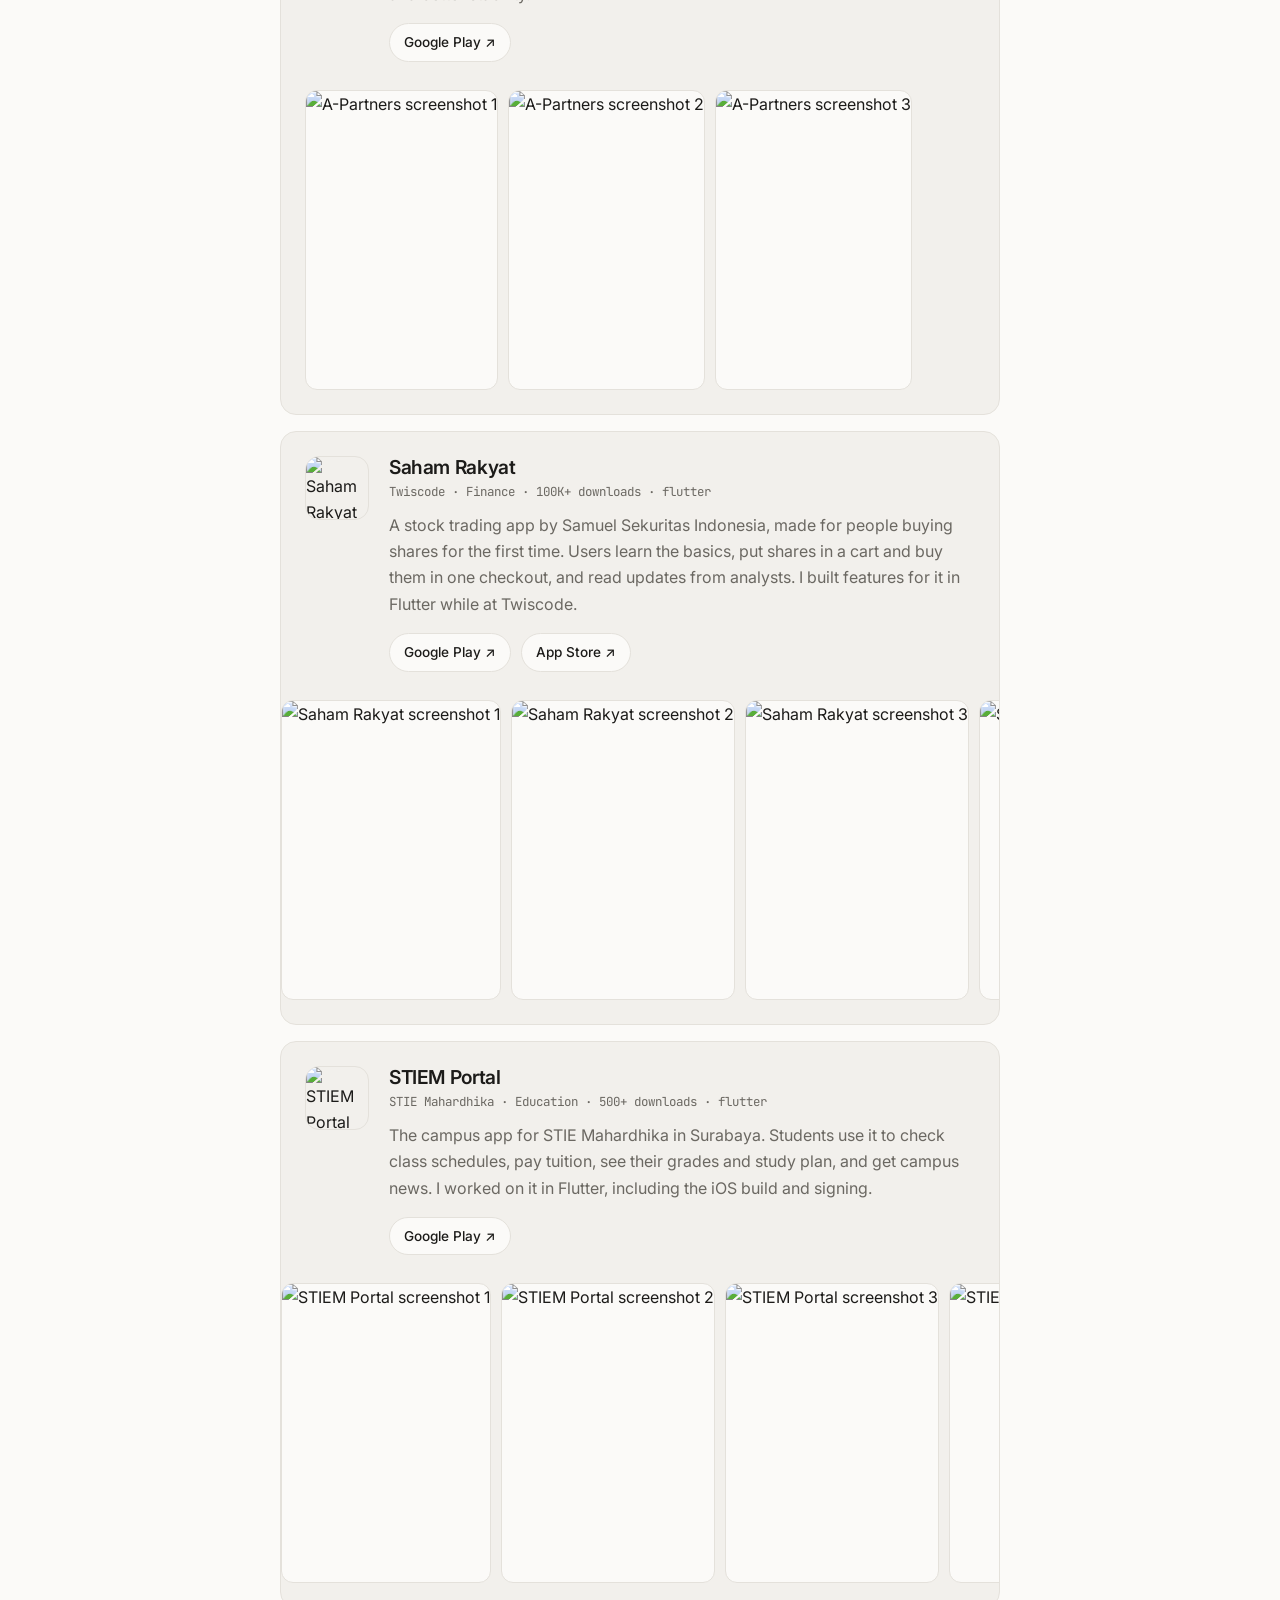
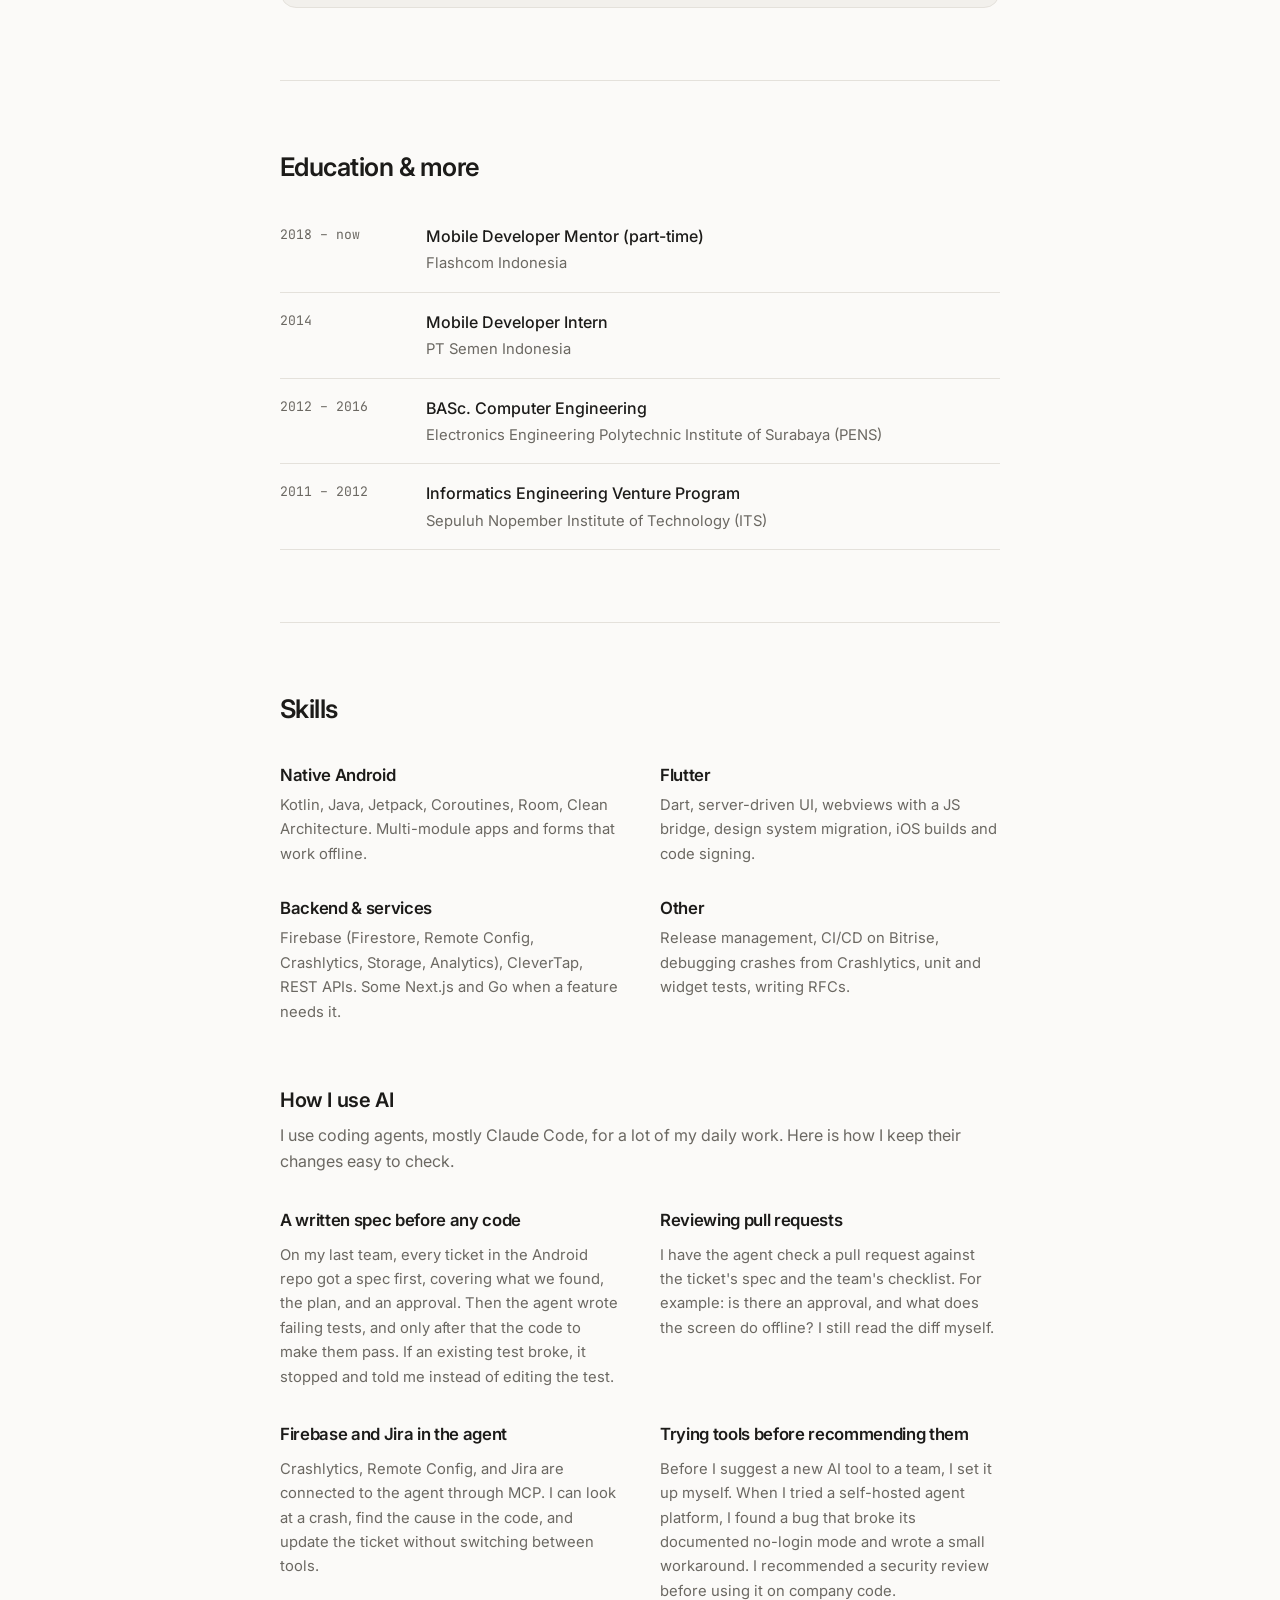
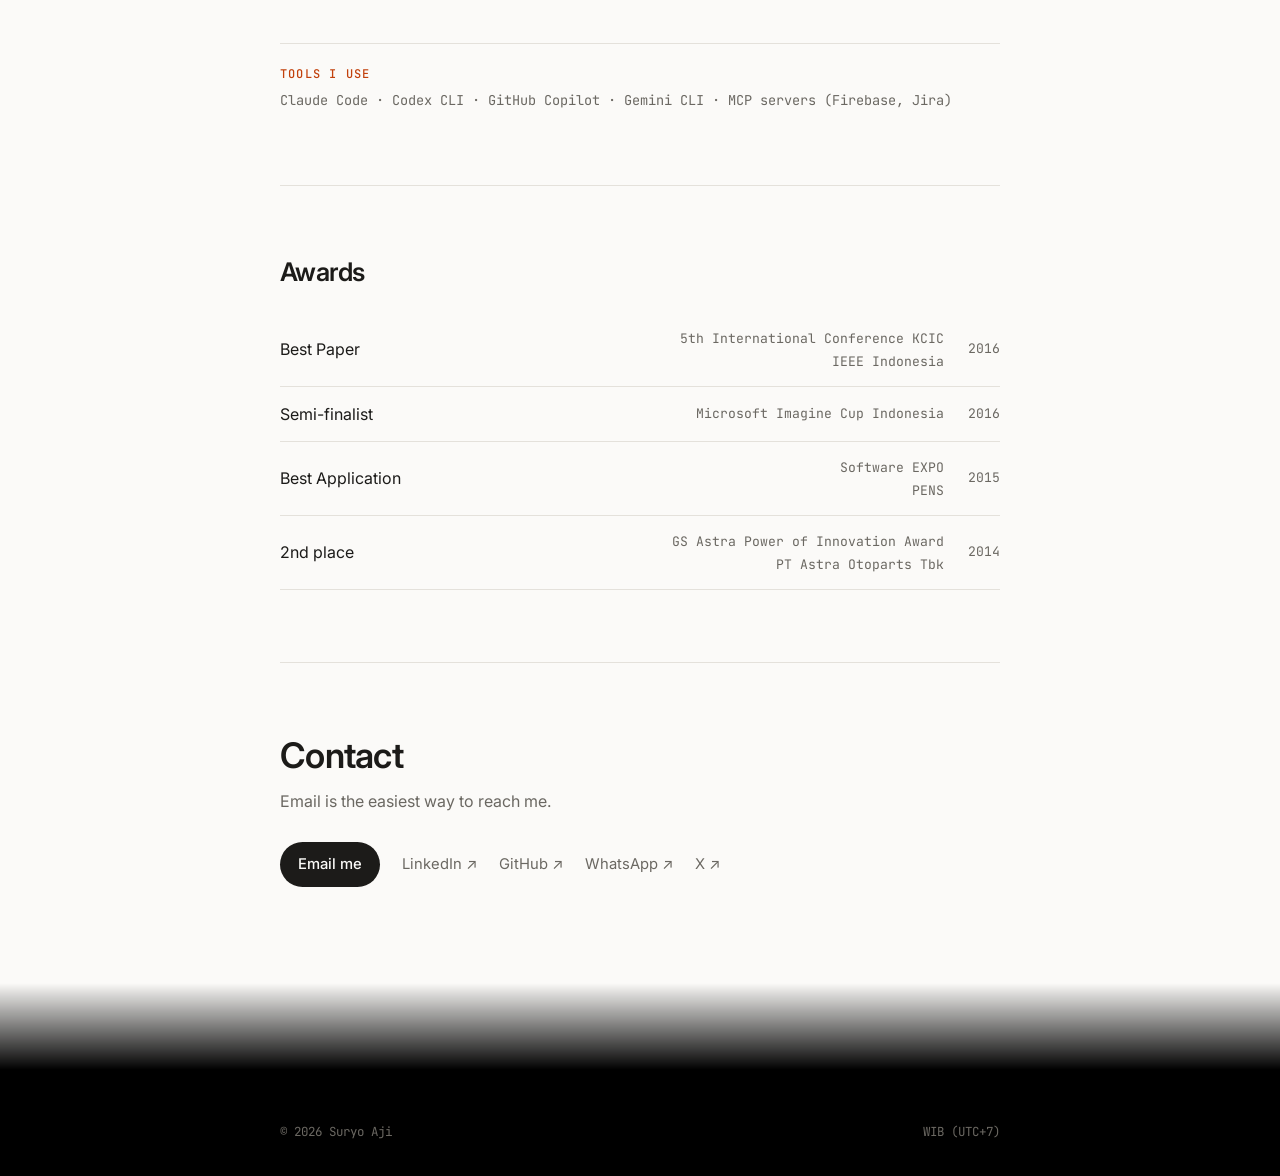
==== commit 049ee8c9: "Add optimistic UI playground, smoother tab switching and a scrollable header - Optimistic UI tab: a " ====
--- a/index.html
+++ b/index.html
@@ -15,7 +15,7 @@
         <link rel="preconnect" href="https://fonts.googleapis.com" />
         <link rel="preconnect" href="https://fonts.gstatic.com" crossorigin />
         <link href="https://fonts.googleapis.com/css2?family=Inter:wght@400;500;600&family=JetBrains+Mono:wght@400;500&display=swap" rel="stylesheet" />
-        <link href="css/styles.css?v=32" rel="stylesheet" />
+        <link href="css/styles.css?v=33" rel="stylesheet" />
         <script>
             // Apply the theme before first paint so there is no flash
             (function () {
@@ -374,7 +374,7 @@
         </footer>
 
         <script src="js/i18n.js?v=2"></script>
-        <script src="js/scripts.js?v=6"></script>
+        <script src="js/scripts.js?v=7"></script>
         <script src="js/sky.js?v=17"></script>
     </body>
 </html>
--- a/css/styles.css
+++ b/css/styles.css
@@ -113,11 +113,28 @@
     padding-top: 10px;
 }
 .nav-inner { display: flex; align-items: center; justify-content: space-between; gap: 16px; height: 52px; border-radius: 999px; padding: 0 8px 0 20px; }
-.brand { font: 500 0.95rem var(--mono); text-decoration: none; }
-.nav nav { display: flex; gap: 20px; }
+.brand { flex: none; font: 500 0.95rem var(--mono); text-decoration: none; }
+/* Links scroll sideways when the capsule is too narrow; the edges fade where more is hidden */
+.nav nav {
+    position: relative;
+    display: flex;
+    gap: 20px;
+    min-width: 0;
+    overflow-x: auto;
+    scrollbar-width: none;
+    overscroll-behavior-x: contain;
+    --fade-left: 0px;
+    --fade-right: 0px;
+    -webkit-mask-image: linear-gradient(to right, transparent, #000 var(--fade-left), #000 calc(100% - var(--fade-right)), transparent);
+    mask-image: linear-gradient(to right, transparent, #000 var(--fade-left), #000 calc(100% - var(--fade-right)), transparent);
+}
+.nav nav::-webkit-scrollbar { display: none; }
+.nav nav.can-left { --fade-left: 20px; }
+.nav nav.can-right { --fade-right: 20px; }
 .nav nav a { font-size: 0.875rem; color: var(--muted); text-decoration: none; white-space: nowrap; }
 .nav nav a:hover { color: var(--text); }
-.nav-right { display: flex; align-items: center; gap: 20px; }
+.nav-right { display: flex; align-items: center; justify-content: flex-end; gap: 20px; min-width: 0; }
+.nav-right > button { flex: none; }
 
 /* Theme toggle */
 .theme-toggle {
@@ -424,21 +441,12 @@
 }
 :root[data-theme="dark"] .footer { color: #b9b6ae; }
 
-/* Narrower desktops: drop the two least-used links so the capsule fits */
-@media (max-width: 900px) {
-    .nav nav a[href$="#experience"],
-    .nav nav a[href$="#capabilities"] { display: none; }
-}
-
 /* Small screens */
 @media (max-width: 640px) {
-    .nav nav { gap: 14px; }
     .nav-inner { width: calc(100% - 16px); padding: 0 6px 0 14px; }
     .nav nav { gap: 12px; }
     .nav nav a { font-size: 0.8125rem; }
     .nav-right { gap: 14px; }
-    .nav nav a[href$="#capabilities"],
-    .nav nav a[href$="#experience"] { display: none; }
     .app-card { grid-template-columns: 1fr; padding: 20px; gap: 14px; }
     .shots { margin: 0 -20px -20px; padding: 4px 20px 20px; }
     .shots img { height: 260px; }
@@ -455,8 +463,3 @@
     .awards .muted { grid-column: 1; grid-row: 2; text-align: left; }
 }
 
-/* Phones: two toggles leave room for only two section links */
-@media (max-width: 420px) {
-    .nav nav a[href$="#contact"],
-    .nav nav a[href$="#work"] { display: none; }
-}
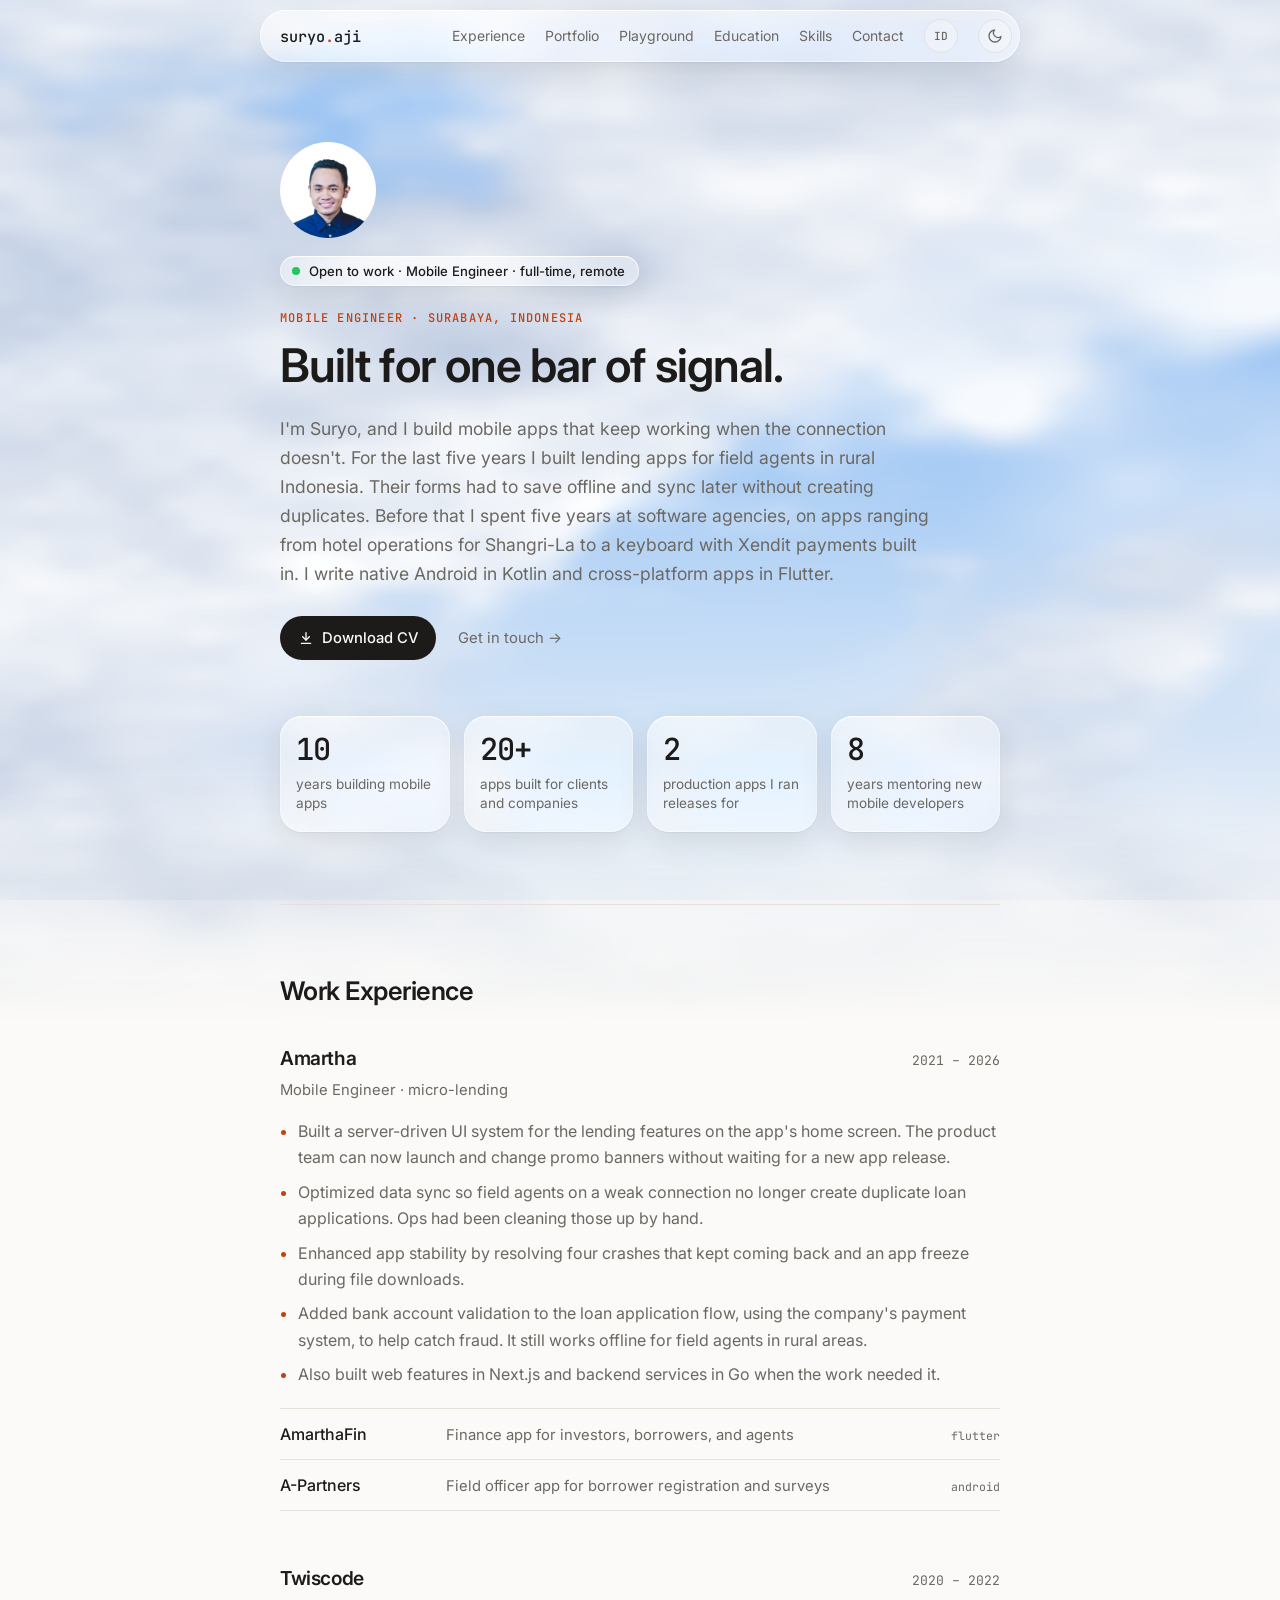
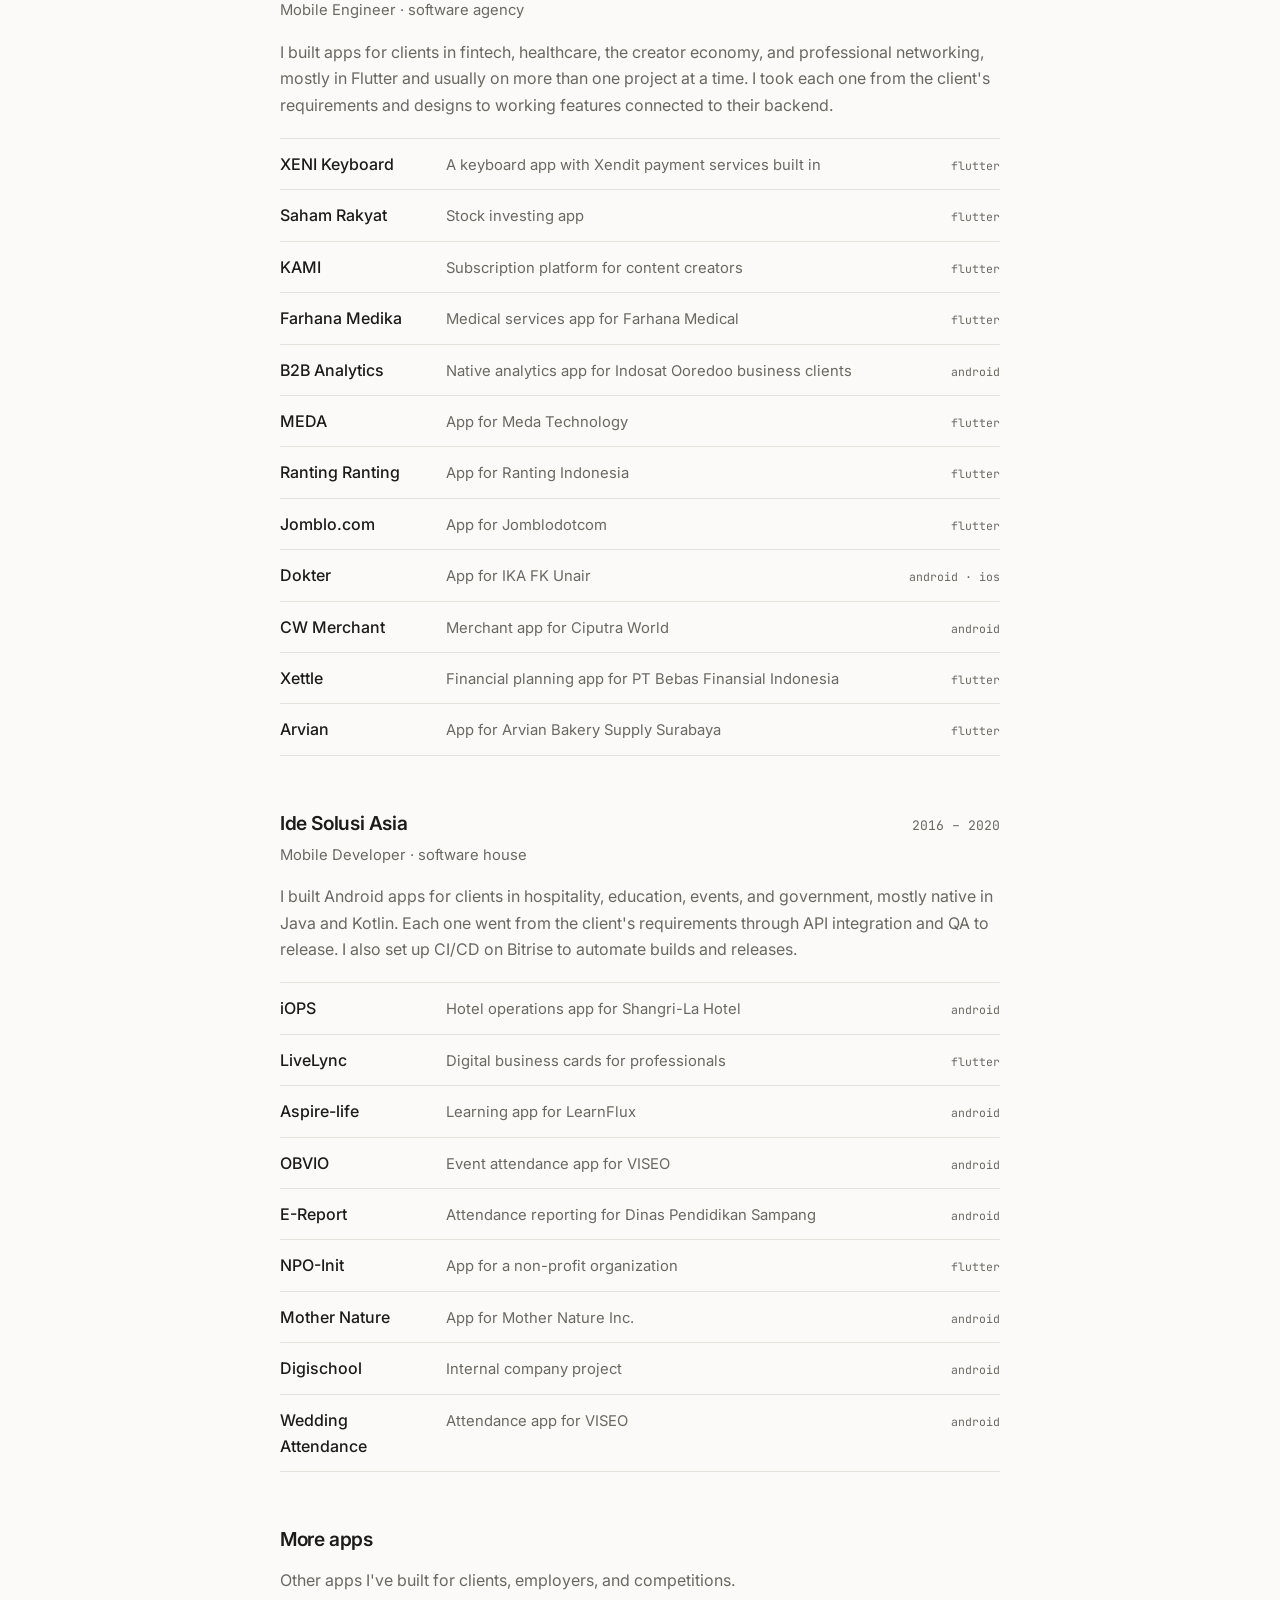
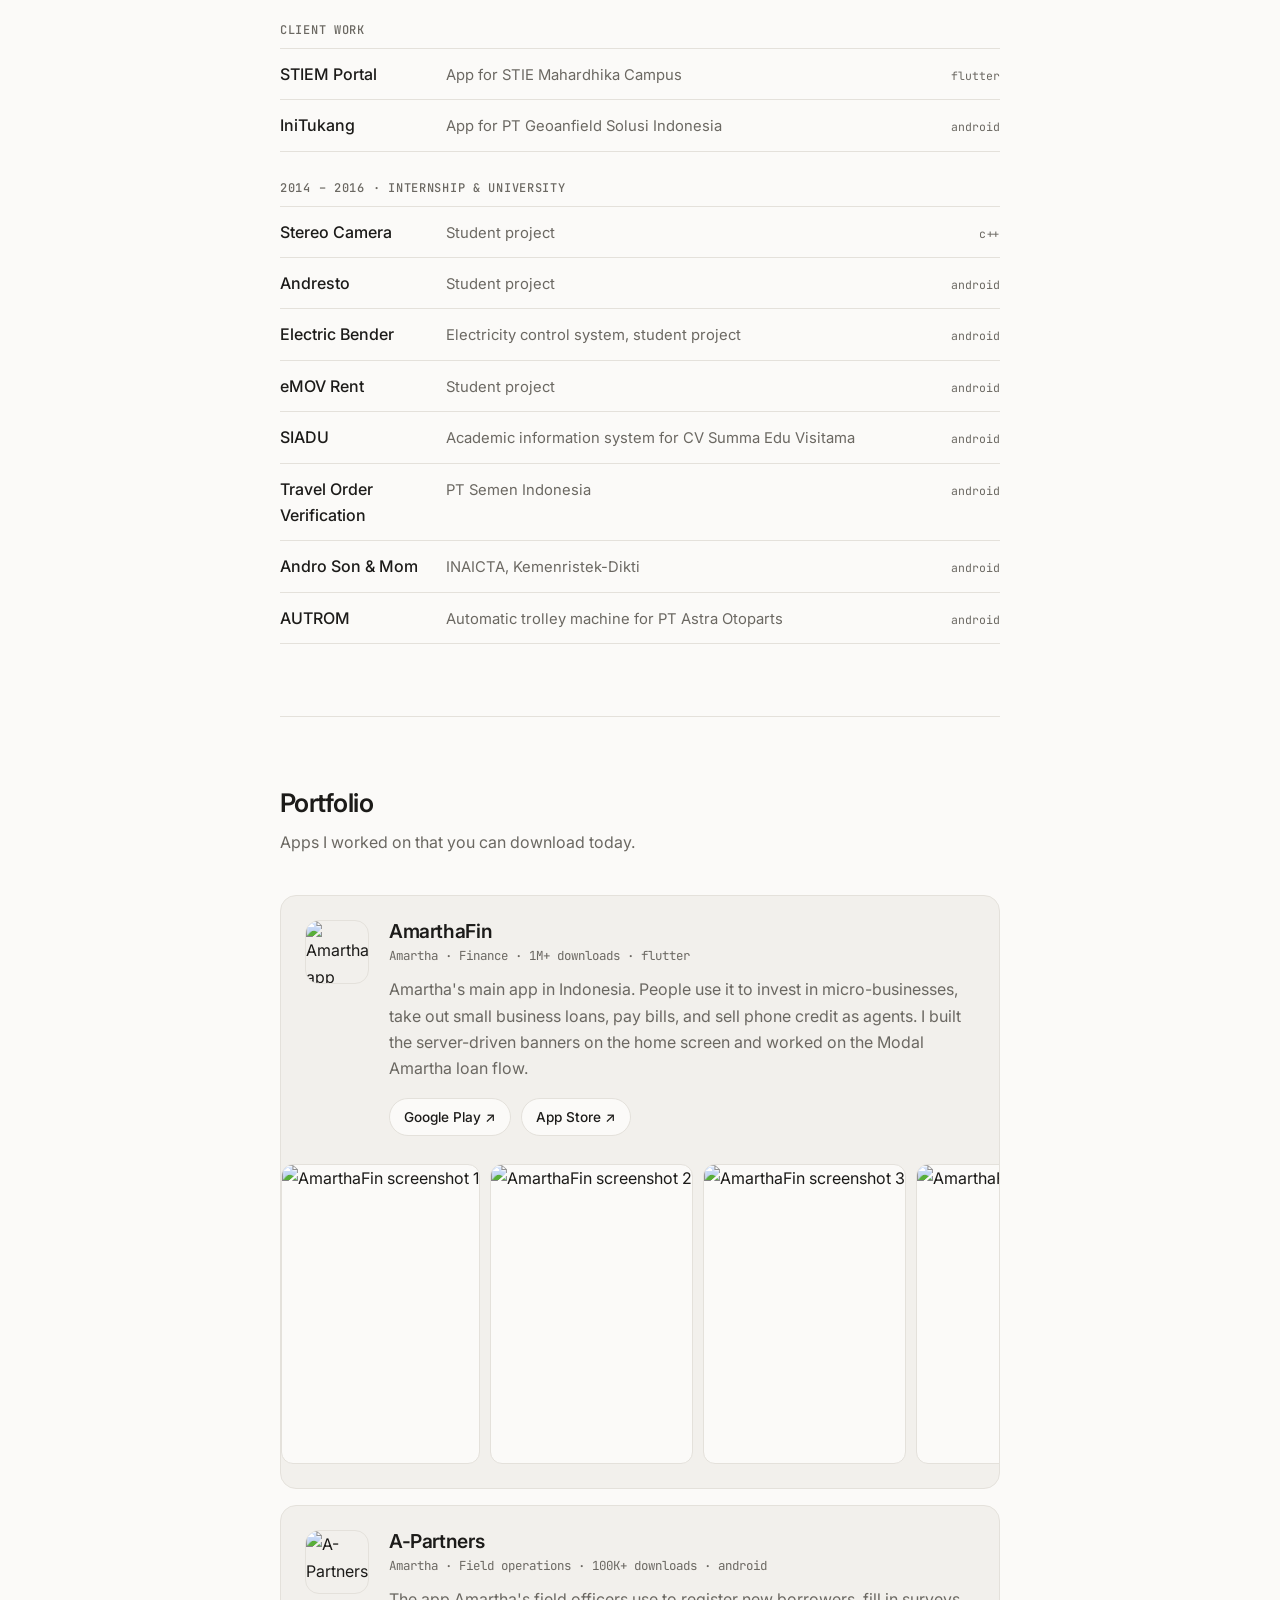
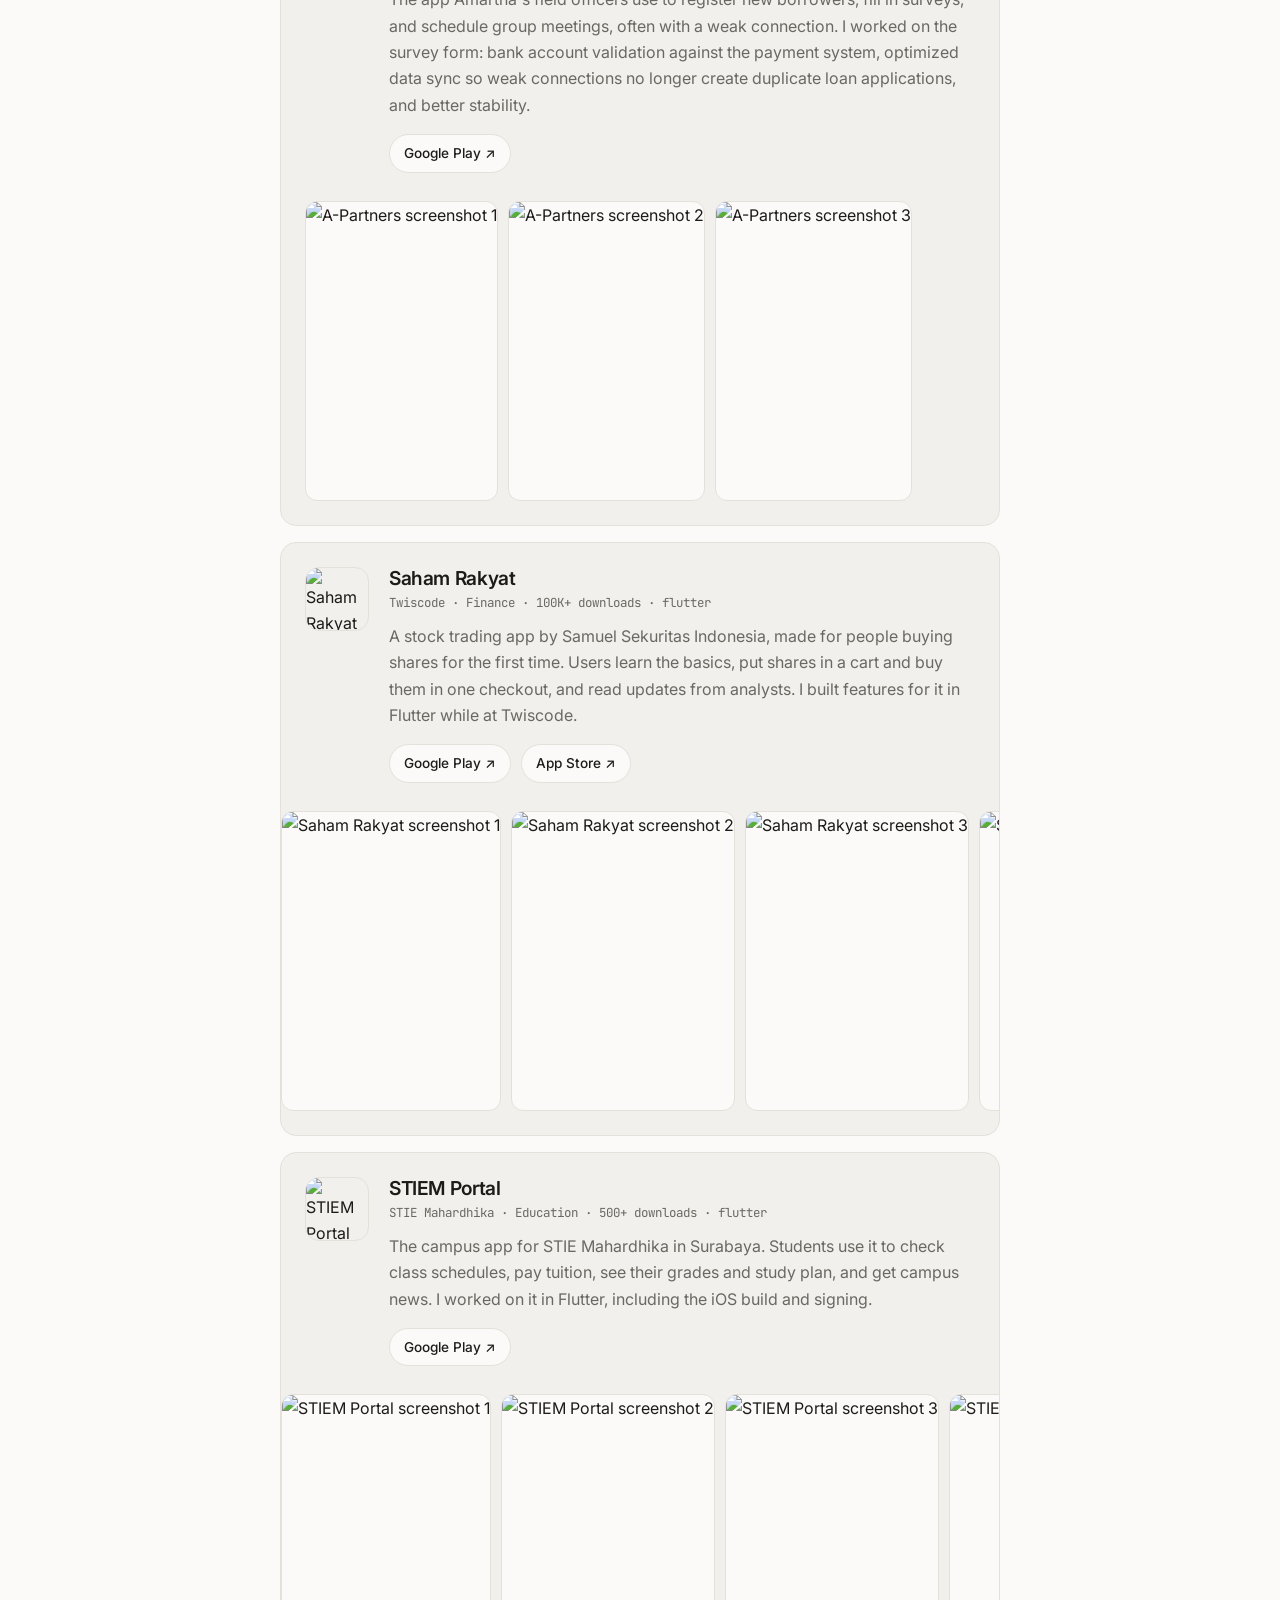
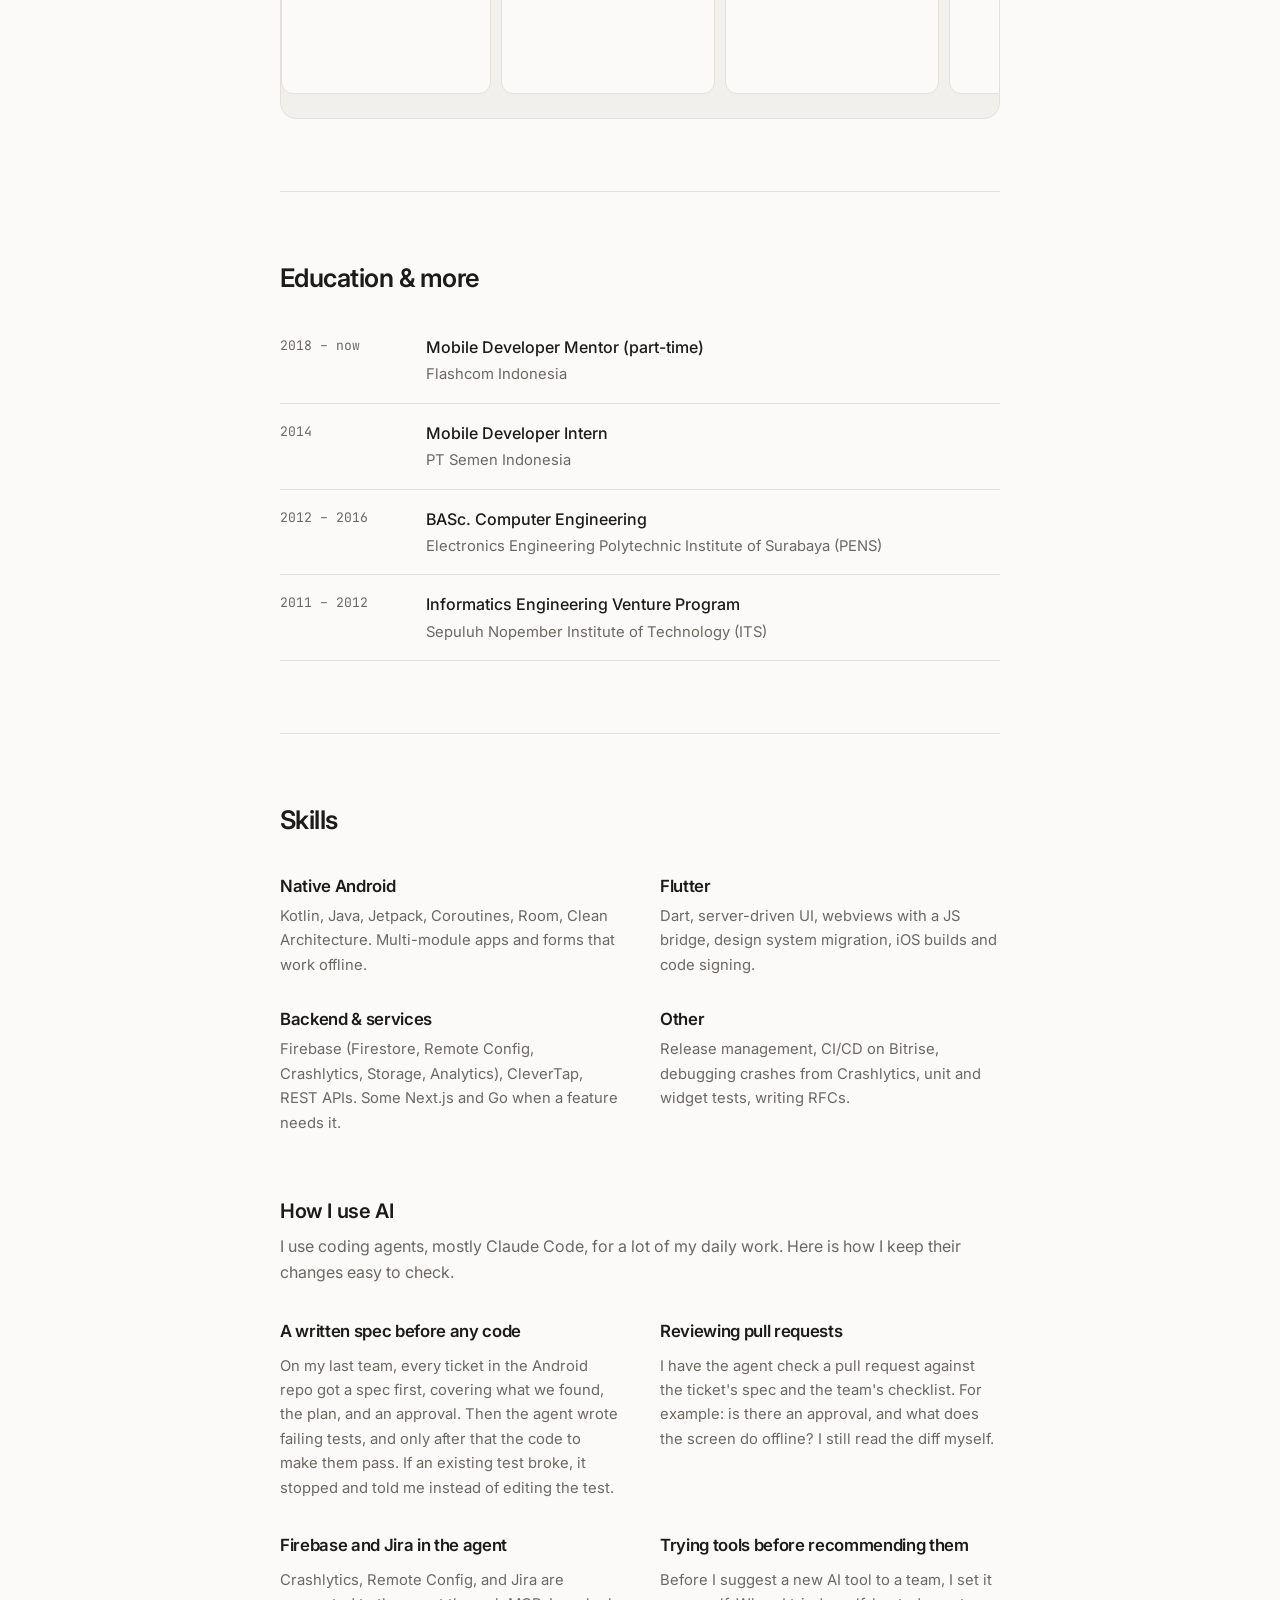
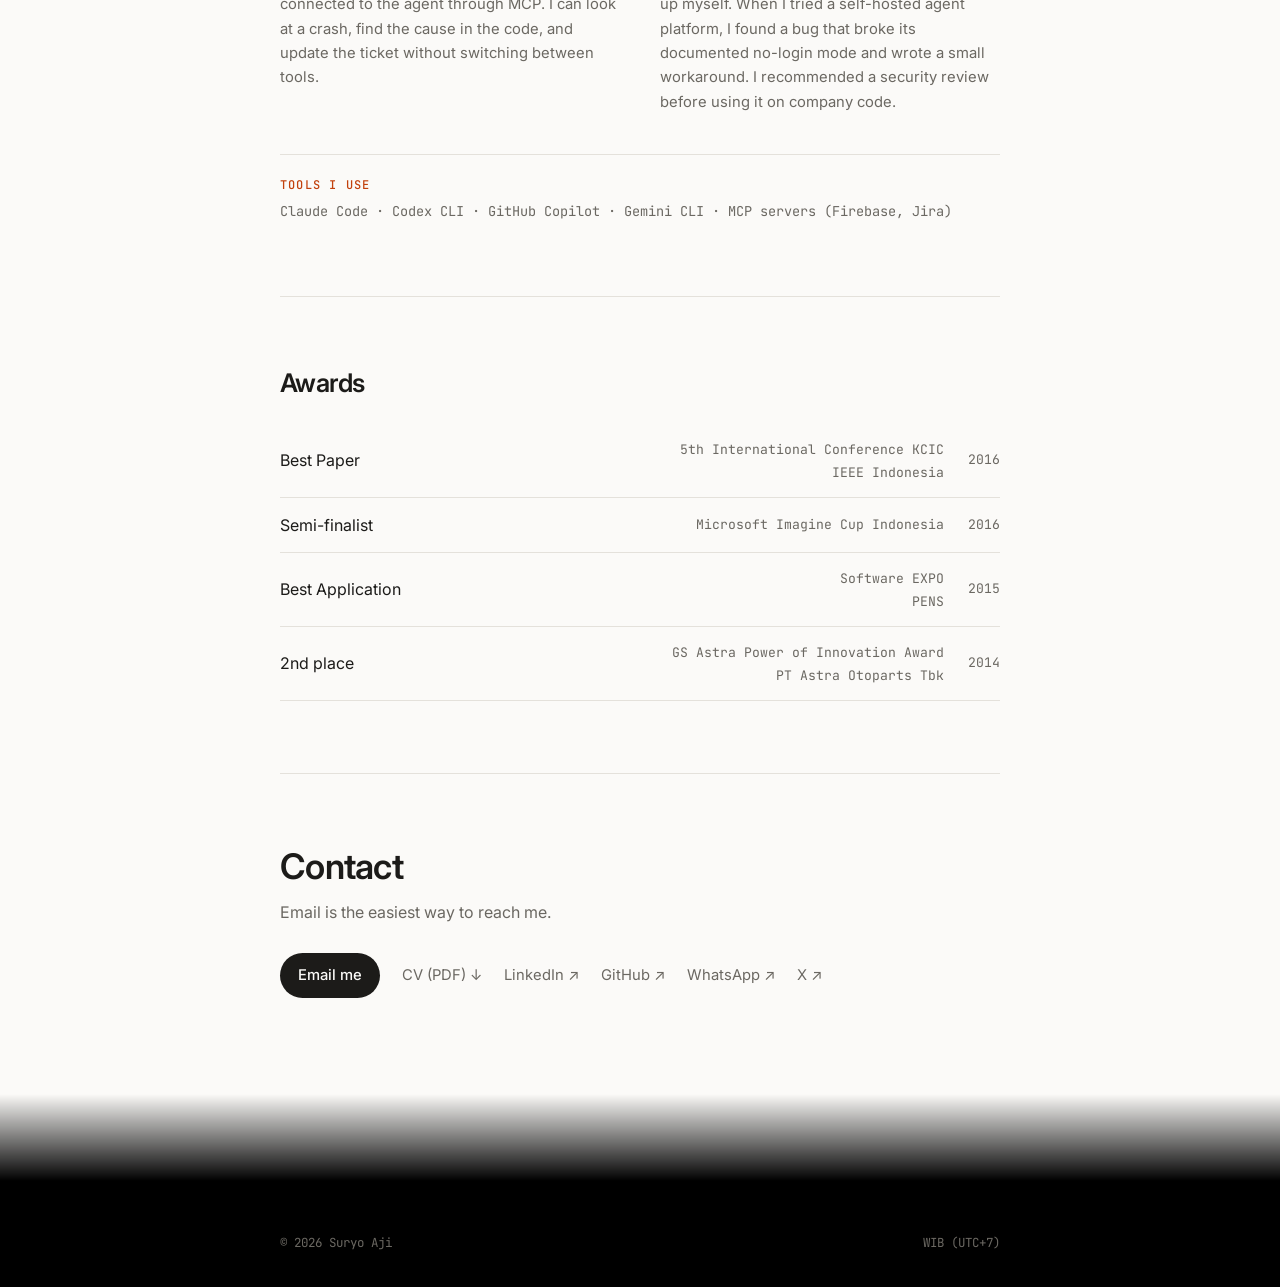
==== commit a4b20e74: "Add open-to-work badge, CV download and SEO basics - Hero shows an "Open to work" pill (Mobile Engin" ====
--- a/index.html
+++ b/index.html
@@ -10,12 +10,48 @@
         <link rel="icon" href="assets/img/favicon.ico" sizes="32x32" />
         <link rel="icon" type="image/svg+xml" href="assets/img/favicon.svg" />
         <link rel="apple-touch-icon" href="assets/img/apple-touch-icon.png" />
+        <link rel="canonical" href="https://suryoaji.github.io/" />
+        <!-- Link previews (WhatsApp, LinkedIn, X, Slack) -->
+        <meta property="og:type" content="profile" />
+        <meta property="og:site_name" content="Suryo Aji" />
+        <meta property="og:title" content="Suryo Aji · Mobile Engineer" />
+        <meta property="og:description" content="Mobile engineer in Surabaya building Kotlin and Flutter apps that keep working on one bar of signal. Open to full-time and remote roles." />
+        <meta property="og:url" content="https://suryoaji.github.io/" />
+        <meta property="og:image" content="https://suryoaji.github.io/assets/img/og-image.png" />
+        <meta property="og:image:width" content="1200" />
+        <meta property="og:image:height" content="630" />
+        <meta property="og:image:alt" content="Suryo Aji, Mobile Engineer. Built for one bar of signal." />
+        <meta property="og:locale" content="en_US" />
+        <meta property="og:locale:alternate" content="id_ID" />
+        <meta property="profile:first_name" content="Suryo" />
+        <meta property="profile:last_name" content="Aji" />
+        <meta name="twitter:card" content="summary_large_image" />
+        <meta name="twitter:creator" content="@suryoajiw" />
+        <!-- Who this is, for search engines -->
+        <script type="application/ld+json">
+        {
+            "@context": "https://schema.org",
+            "@type": "Person",
+            "name": "Suryo Aji Waskitho",
+            "alternateName": "Suryo Aji",
+            "jobTitle": "Mobile Engineer",
+            "description": "Mobile engineer building native Android apps in Kotlin and cross-platform apps in Flutter, with a focus on offline-first apps for field work.",
+            "url": "https://suryoaji.github.io/",
+            "image": "https://suryoaji.github.io/assets/img/profile-light.png",
+            "email": "mailto:suryojiwa@gmail.com",
+            "address": { "@type": "PostalAddress", "addressLocality": "Surabaya", "addressRegion": "East Java", "addressCountry": "ID" },
+            "alumniOf": { "@type": "CollegeOrUniversity", "name": "Politeknik Elektronika Negeri Surabaya (PENS)" },
+            "knowsAbout": ["Android", "Kotlin", "Flutter", "Dart", "Jetpack Compose", "Offline-first apps", "Server-driven UI", "Firebase"],
+            "knowsLanguage": ["id", "en"],
+            "sameAs": ["https://linkedin.com/in/suryoajiw", "https://github.com/suryoaji", "https://x.com/suryoajiw"]
+        }
+        </script>
         <meta name="theme-color" content="#fbfaf8" media="(prefers-color-scheme: light)" />
         <meta name="theme-color" content="#121211" media="(prefers-color-scheme: dark)" />
         <link rel="preconnect" href="https://fonts.googleapis.com" />
         <link rel="preconnect" href="https://fonts.gstatic.com" crossorigin />
         <link href="https://fonts.googleapis.com/css2?family=Inter:wght@400;500;600&family=JetBrains+Mono:wght@400;500&display=swap" rel="stylesheet" />
-        <link href="css/styles.css?v=33" rel="stylesheet" />
+        <link href="css/styles.css?v=35" rel="stylesheet" />
         <script>
             // Apply the theme before first paint so there is no flash
             (function () {
@@ -65,9 +101,14 @@
             <!-- Hero -->
             <section class="hero wrap" id="top">
                 <img class="avatar" src="assets/img/profile-light.png?v=2" alt="Suryo Aji" width="96" height="96" />
+                <a class="status glass" href="#contact" data-umami-event="Open to work"><span class="status-dot" aria-hidden="true"></span><span data-i18n="t96">Open to work · Mobile Engineer · full-time, remote</span></a>
                 <p class="eyebrow">Mobile engineer · Surabaya, Indonesia</p>
                 <h1 data-i18n="t7">Built for one bar of signal.</h1>
                 <p class="lede" data-i18n="t8">I'm Suryo, and I build mobile apps that keep working when the connection doesn't. For the last five years I built lending apps for field agents in rural Indonesia. Their forms had to save offline and sync later without creating duplicates. Before that I spent five years at software agencies, on apps ranging from hotel operations for Shangri-La to a keyboard with Xendit payments built in. I write native Android in Kotlin and cross-platform apps in Flutter.</p>
+                <div class="actions hero-actions">
+                    <a class="btn btn-icon" href="assets/cv/suryo-aji-mobile-engineer-cv.pdf" download="Suryo Aji - Mobile Engineer CV.pdf" data-umami-event="Download CV" data-umami-event-from="hero"><svg viewBox="0 0 24 24" fill="none" stroke="currentColor" stroke-width="2" stroke-linecap="round" stroke-linejoin="round" aria-hidden="true"><path d="M12 4v11"/><path d="m7 10 5 5 5-5"/><path d="M5 20h14"/></svg><span data-i18n="t97">Download CV</span></a>
+                    <a class="link" href="#contact" data-i18n="t98">Get in touch →</a>
+                </div>
 
                 <dl class="stats">
                     <div class="glass glass-press"><dt>10</dt><dd data-i18n="t9">years building mobile apps</dd></div>
@@ -357,6 +398,7 @@
                 <p class="muted" data-i18n="t94">Email is the easiest way to reach me.</p>
                 <div class="actions">
                     <a class="btn" href="mailto:suryojiwa@gmail.com" data-umami-event="Contact" data-umami-event-channel="Email" data-i18n="t95">Email me</a>
+                    <a class="link" href="assets/cv/suryo-aji-mobile-engineer-cv.pdf" download="Suryo Aji - Mobile Engineer CV.pdf" data-umami-event="Download CV" data-umami-event-from="contact">CV (PDF) ↓</a>
                     <a class="link" href="https://linkedin.com/in/suryoajiw" data-umami-event="Contact" data-umami-event-channel="LinkedIn">LinkedIn ↗</a>
                     <a class="link" href="https://github.com/suryoaji" data-umami-event="Contact" data-umami-event-channel="GitHub">GitHub ↗</a>
                     <a class="link" href="https://wa.me/62817212108" data-umami-event="Contact" data-umami-event-channel="WhatsApp">WhatsApp ↗</a>
@@ -373,7 +415,7 @@
             </div>
         </footer>
 
-        <script src="js/i18n.js?v=2"></script>
+        <script src="js/i18n.js?v=4"></script>
         <script src="js/scripts.js?v=7"></script>
         <script src="js/sky.js?v=17"></script>
     </body>
--- a/css/styles.css
+++ b/css/styles.css
@@ -228,6 +228,7 @@
     .glass-press:active,
     .theme-toggle:active,
     .lang-toggle:active { transform: none; transition: none; }
+    .status-dot::after { animation: none; }
 }
 
 /* Hero */
@@ -242,6 +243,13 @@
 /* One colour cut-out photo: white behind it by day, a dark backdrop by night */
 .avatar { background: #fff; }
 :root[data-theme="dark"] .avatar { background: radial-gradient(circle at 50% 30%, #34343f, #16161c 75%); }
+/* "Open to work" pill between the photo and the eyebrow */
+.hero .avatar { display: block; margin-bottom: 18px; }
+.status { display: inline-flex; align-items: center; gap: 9px; margin-bottom: 26px; padding: 7px 14px 7px 12px; border-radius: 999px; color: var(--text); font: 500 0.82rem var(--sans); text-decoration: none; }
+.status-dot { position: relative; width: 8px; height: 8px; border-radius: 50%; background: #22c55e; }
+.status-dot::after { content: ""; position: absolute; inset: -4px; border-radius: 50%; border: 2px solid #22c55e; opacity: 0; animation: status-ping 2.4s ease-out infinite; }
+@keyframes status-ping { 0% { transform: scale(0.6); opacity: 0.7; } 80%, 100% { transform: scale(1.6); opacity: 0; } }
+.hero .eyebrow { display: block; }
 .hero h1 { max-width: 20ch; }
 .lede { margin-top: 20px; font-size: 1.1rem; color: var(--muted); max-width: 60ch; }
 
@@ -407,6 +415,9 @@
     text-decoration: none;
 }
 .btn:hover { background: var(--accent); }
+.btn-icon { display: inline-flex; align-items: center; gap: 8px; }
+.btn-icon svg { width: 16px; height: 16px; }
+.hero-actions { margin-top: 28px; }
 .link { font-size: 0.925rem; text-decoration: none; color: var(--muted); }
 .link:hover { color: var(--text); }
 
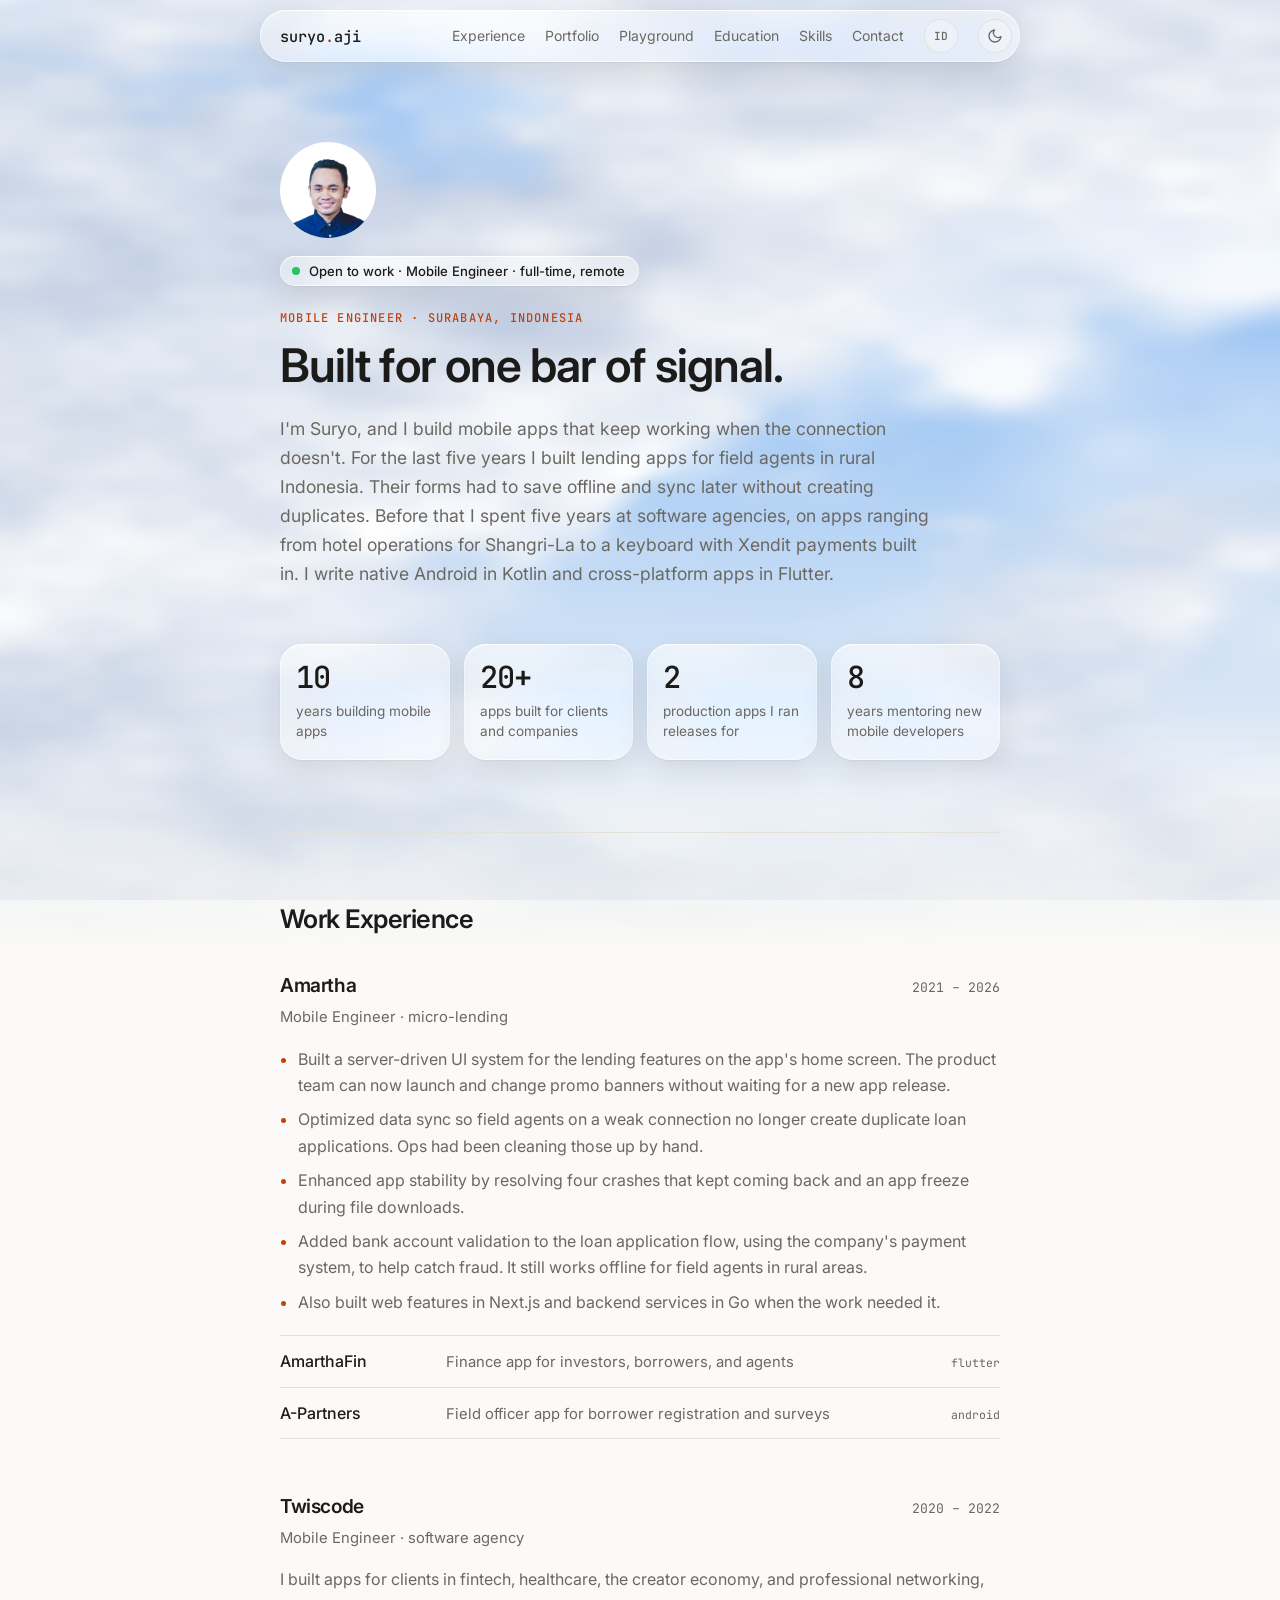
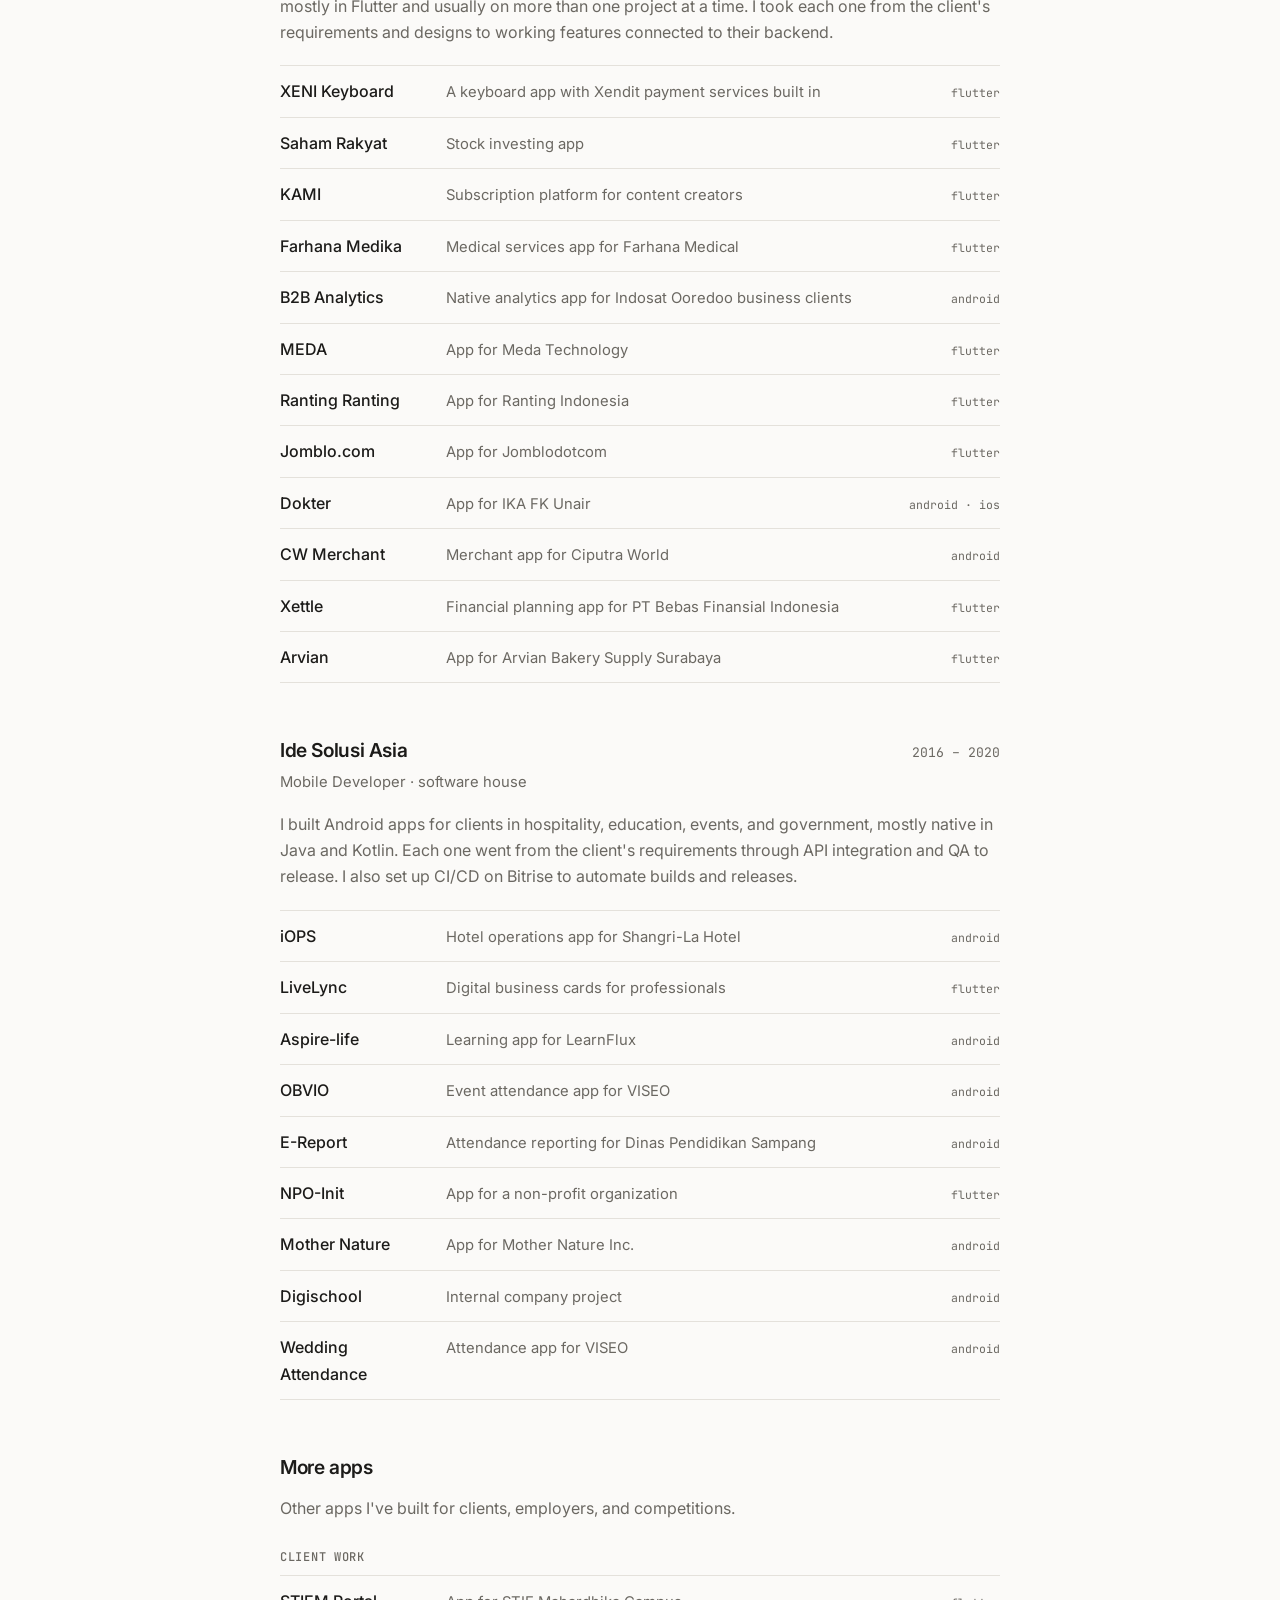
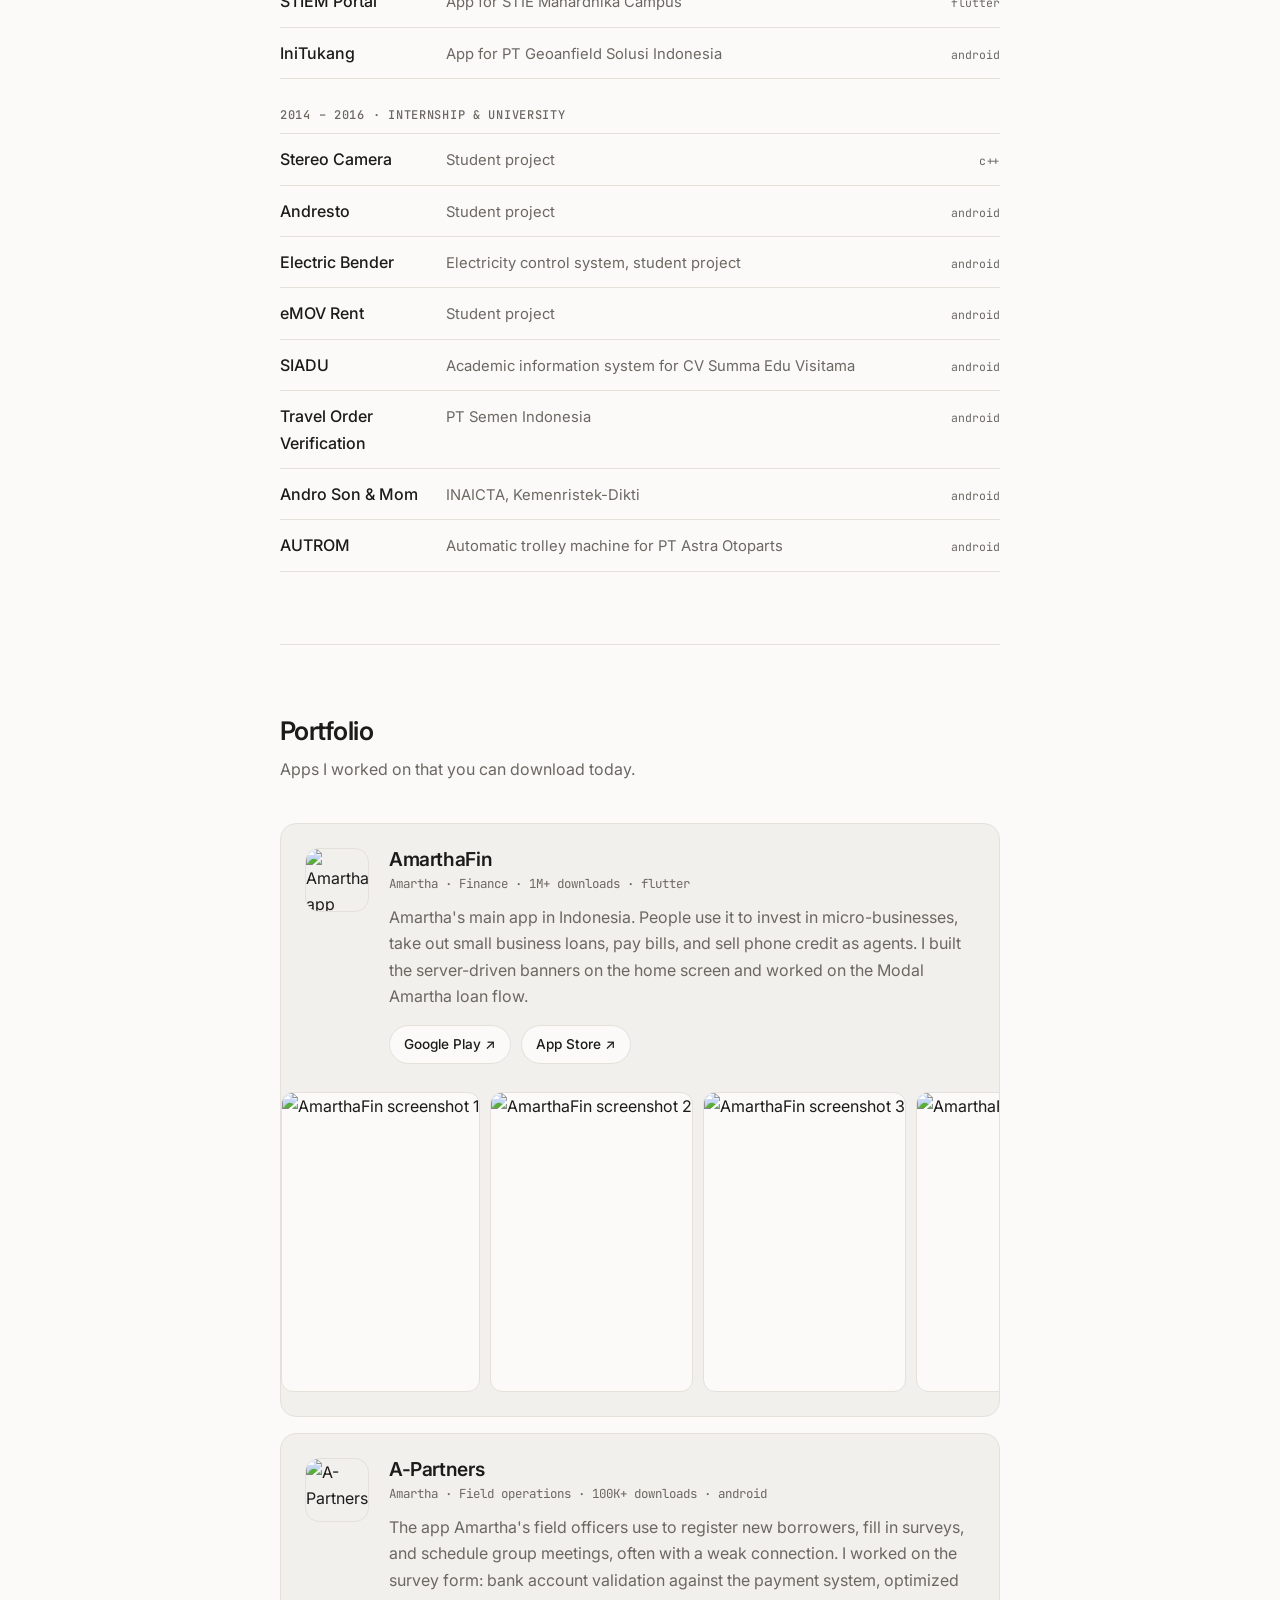
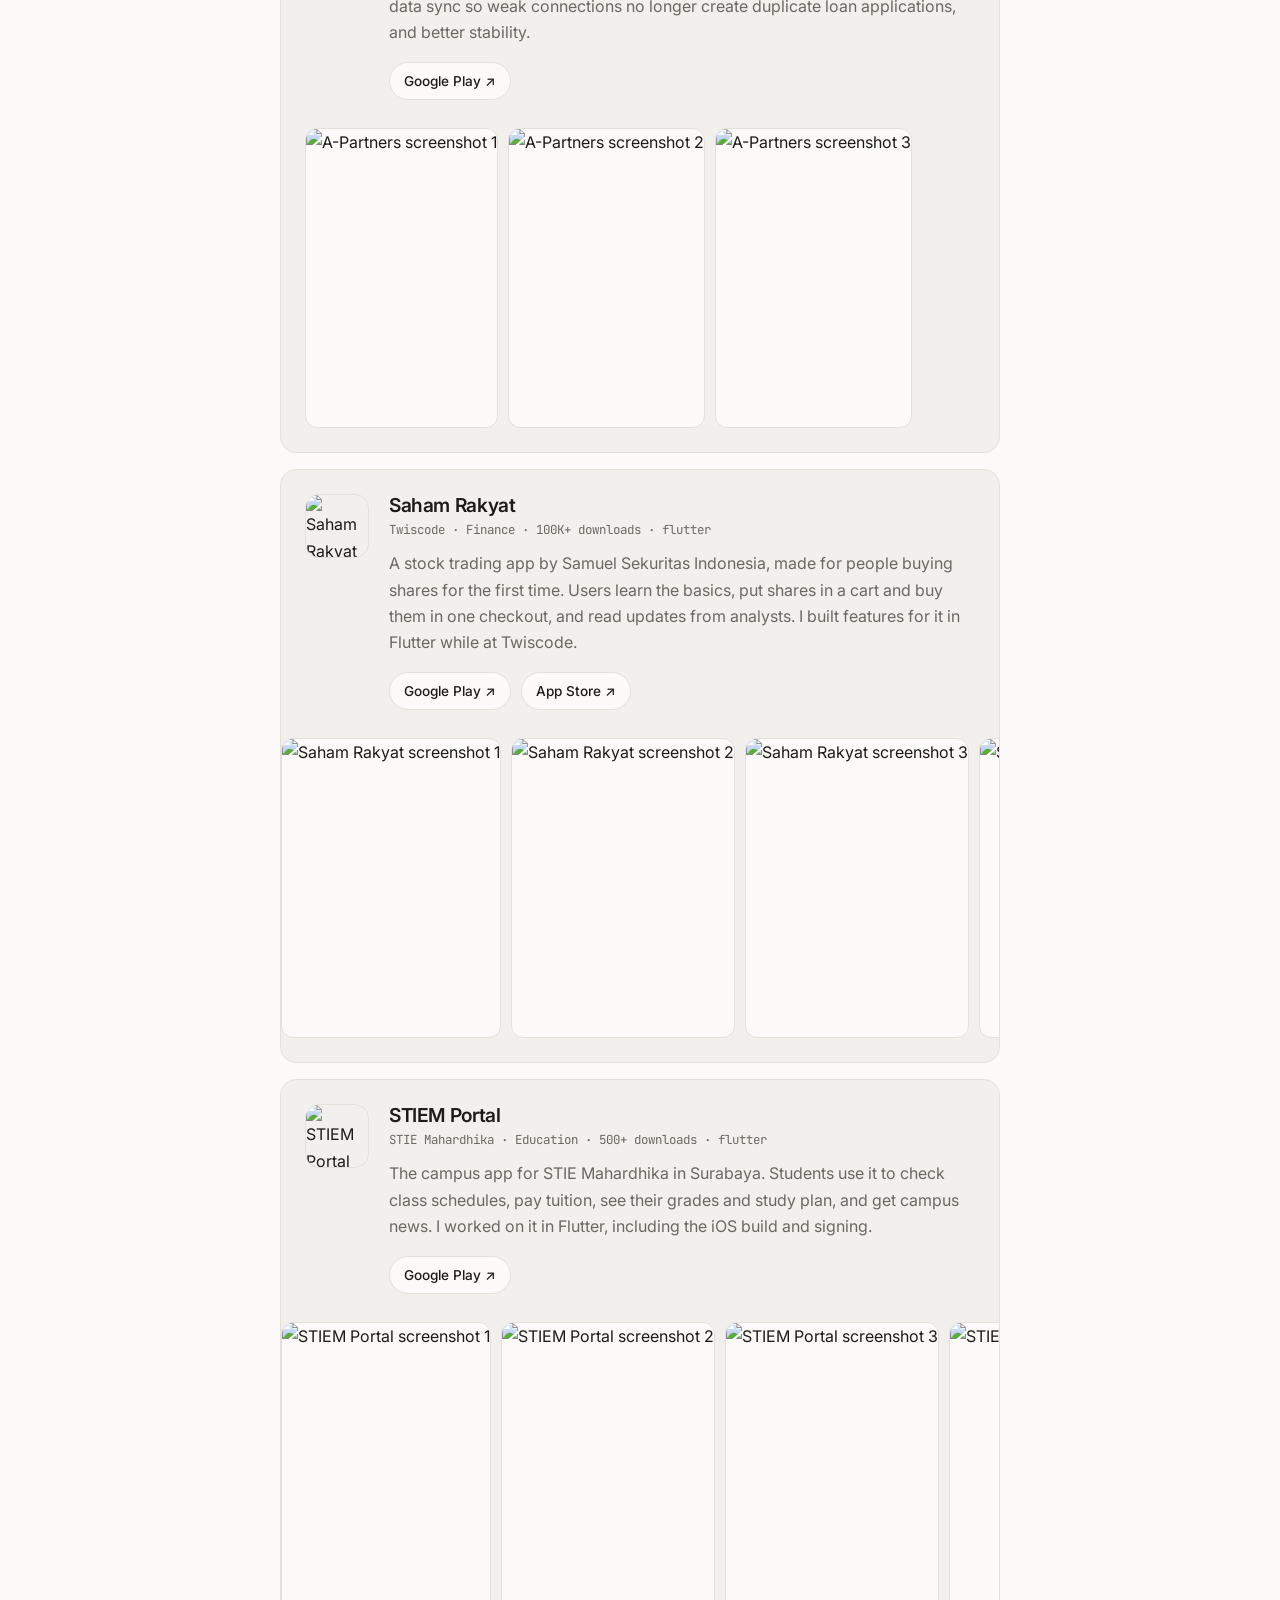
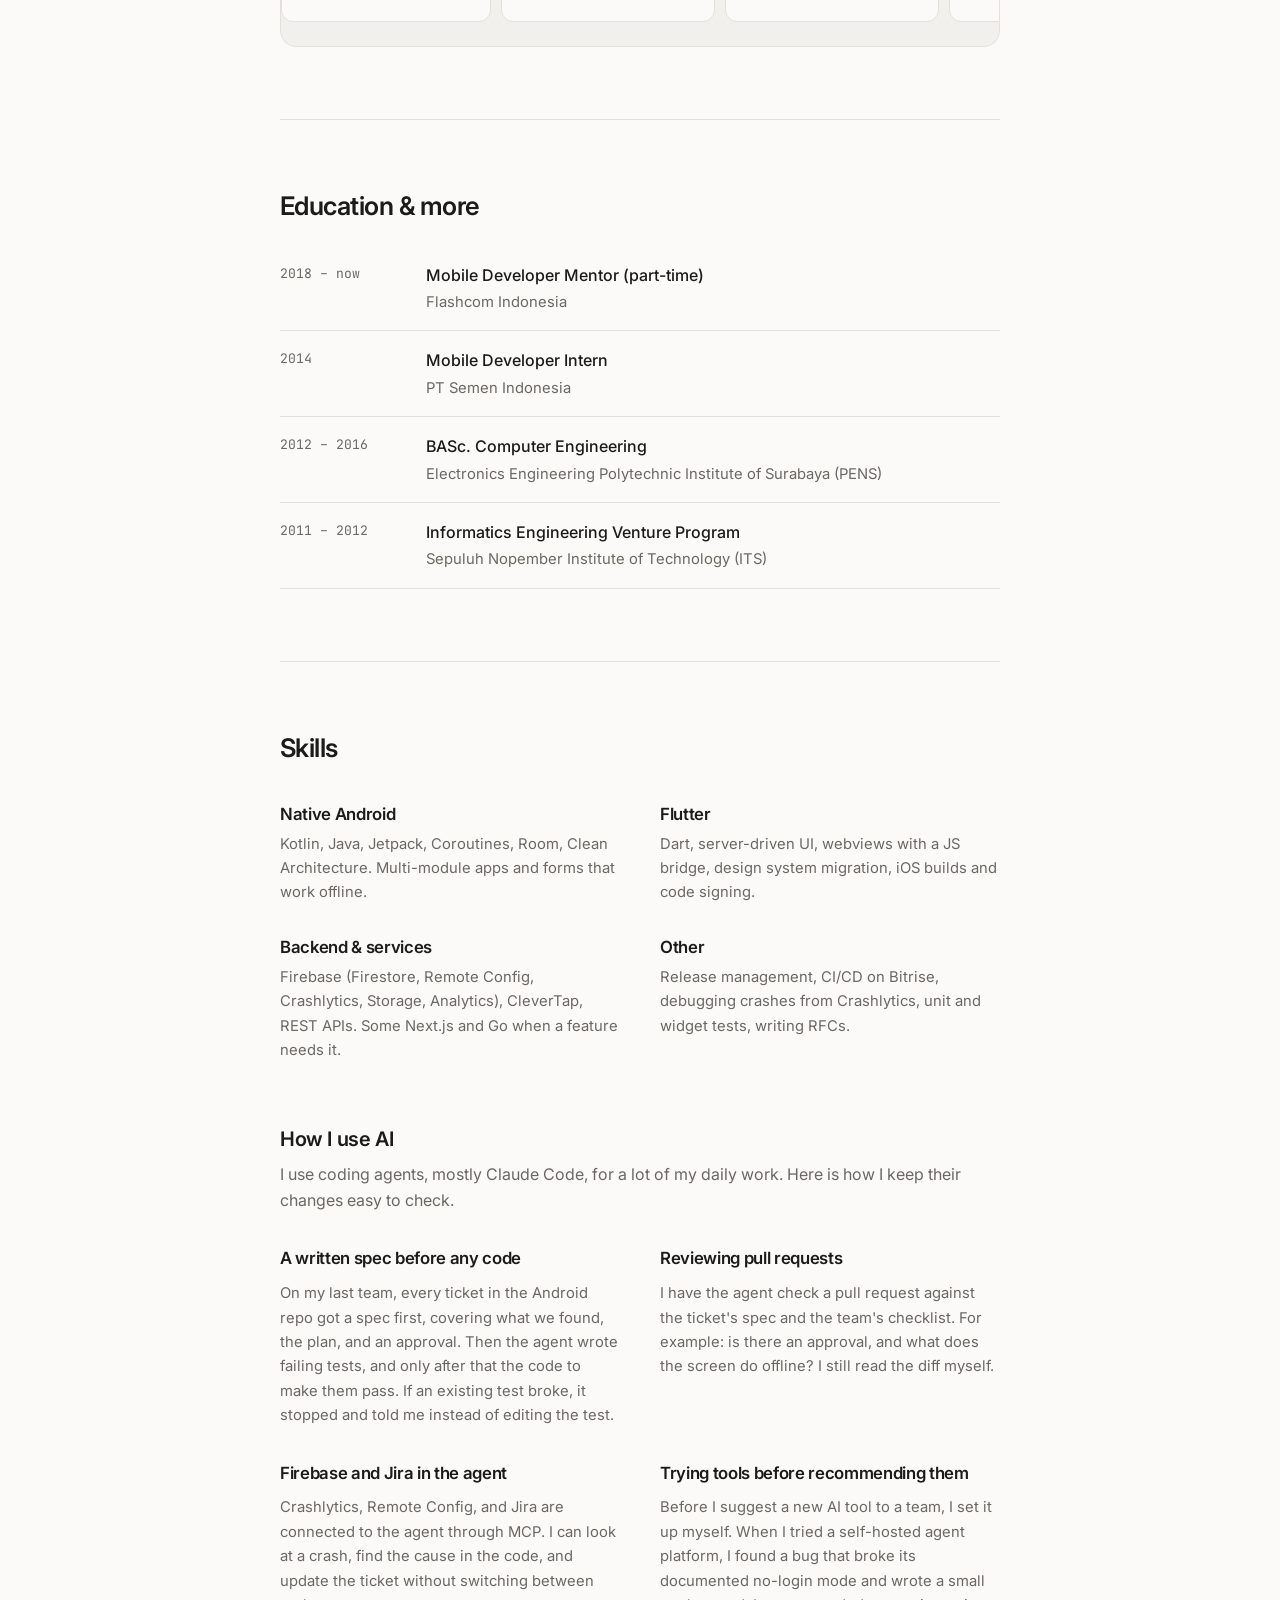
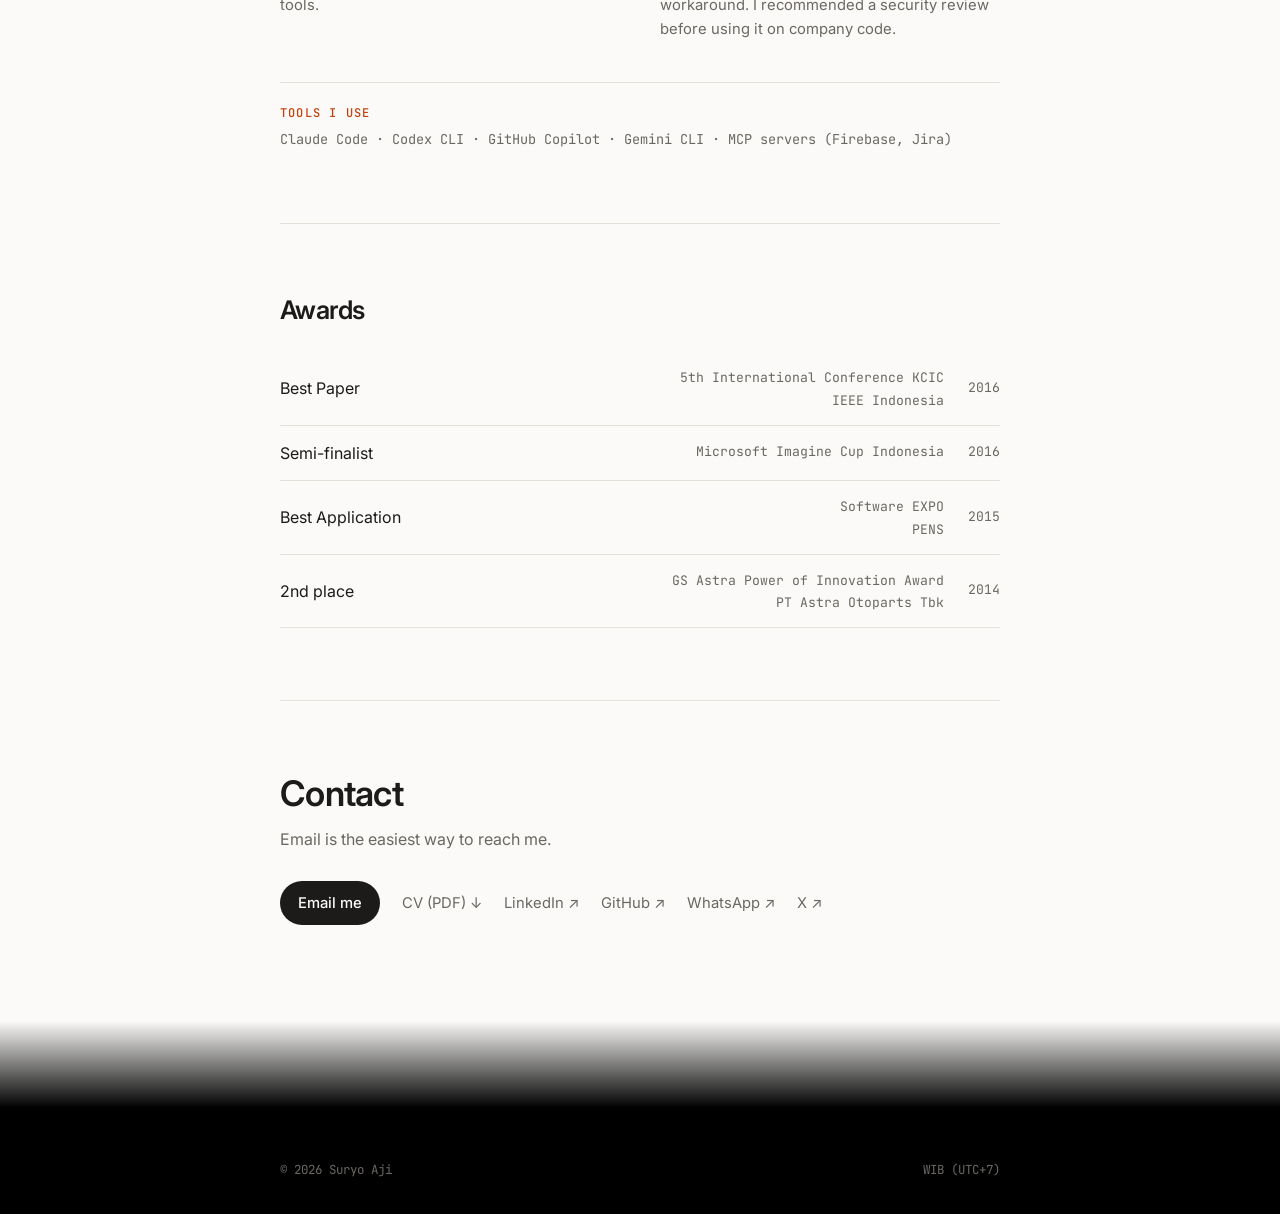
==== commit b48d1cb4: "Remove duplicate hero CV and contact buttons The Open to work badge already links to #contact and th" ====
--- a/index.html
+++ b/index.html
@@ -51,7 +51,7 @@
         <link rel="preconnect" href="https://fonts.googleapis.com" />
         <link rel="preconnect" href="https://fonts.gstatic.com" crossorigin />
         <link href="https://fonts.googleapis.com/css2?family=Inter:wght@400;500;600&family=JetBrains+Mono:wght@400;500&display=swap" rel="stylesheet" />
-        <link href="css/styles.css?v=35" rel="stylesheet" />
+        <link href="css/styles.css?v=36" rel="stylesheet" />
         <script>
             // Apply the theme before first paint so there is no flash
             (function () {
@@ -105,10 +105,6 @@
                 <p class="eyebrow">Mobile engineer · Surabaya, Indonesia</p>
                 <h1 data-i18n="t7">Built for one bar of signal.</h1>
                 <p class="lede" data-i18n="t8">I'm Suryo, and I build mobile apps that keep working when the connection doesn't. For the last five years I built lending apps for field agents in rural Indonesia. Their forms had to save offline and sync later without creating duplicates. Before that I spent five years at software agencies, on apps ranging from hotel operations for Shangri-La to a keyboard with Xendit payments built in. I write native Android in Kotlin and cross-platform apps in Flutter.</p>
-                <div class="actions hero-actions">
-                    <a class="btn btn-icon" href="assets/cv/suryo-aji-mobile-engineer-cv.pdf" download="Suryo Aji - Mobile Engineer CV.pdf" data-umami-event="Download CV" data-umami-event-from="hero"><svg viewBox="0 0 24 24" fill="none" stroke="currentColor" stroke-width="2" stroke-linecap="round" stroke-linejoin="round" aria-hidden="true"><path d="M12 4v11"/><path d="m7 10 5 5 5-5"/><path d="M5 20h14"/></svg><span data-i18n="t97">Download CV</span></a>
-                    <a class="link" href="#contact" data-i18n="t98">Get in touch →</a>
-                </div>
 
                 <dl class="stats">
                     <div class="glass glass-press"><dt>10</dt><dd data-i18n="t9">years building mobile apps</dd></div>
@@ -415,7 +411,7 @@
             </div>
         </footer>
 
-        <script src="js/i18n.js?v=4"></script>
+        <script src="js/i18n.js?v=5"></script>
         <script src="js/scripts.js?v=7"></script>
         <script src="js/sky.js?v=17"></script>
     </body>
--- a/css/styles.css
+++ b/css/styles.css
@@ -415,9 +415,6 @@
     text-decoration: none;
 }
 .btn:hover { background: var(--accent); }
-.btn-icon { display: inline-flex; align-items: center; gap: 8px; }
-.btn-icon svg { width: 16px; height: 16px; }
-.hero-actions { margin-top: 28px; }
 .link { font-size: 0.925rem; text-decoration: none; color: var(--muted); }
 .link:hover { color: var(--text); }
 
